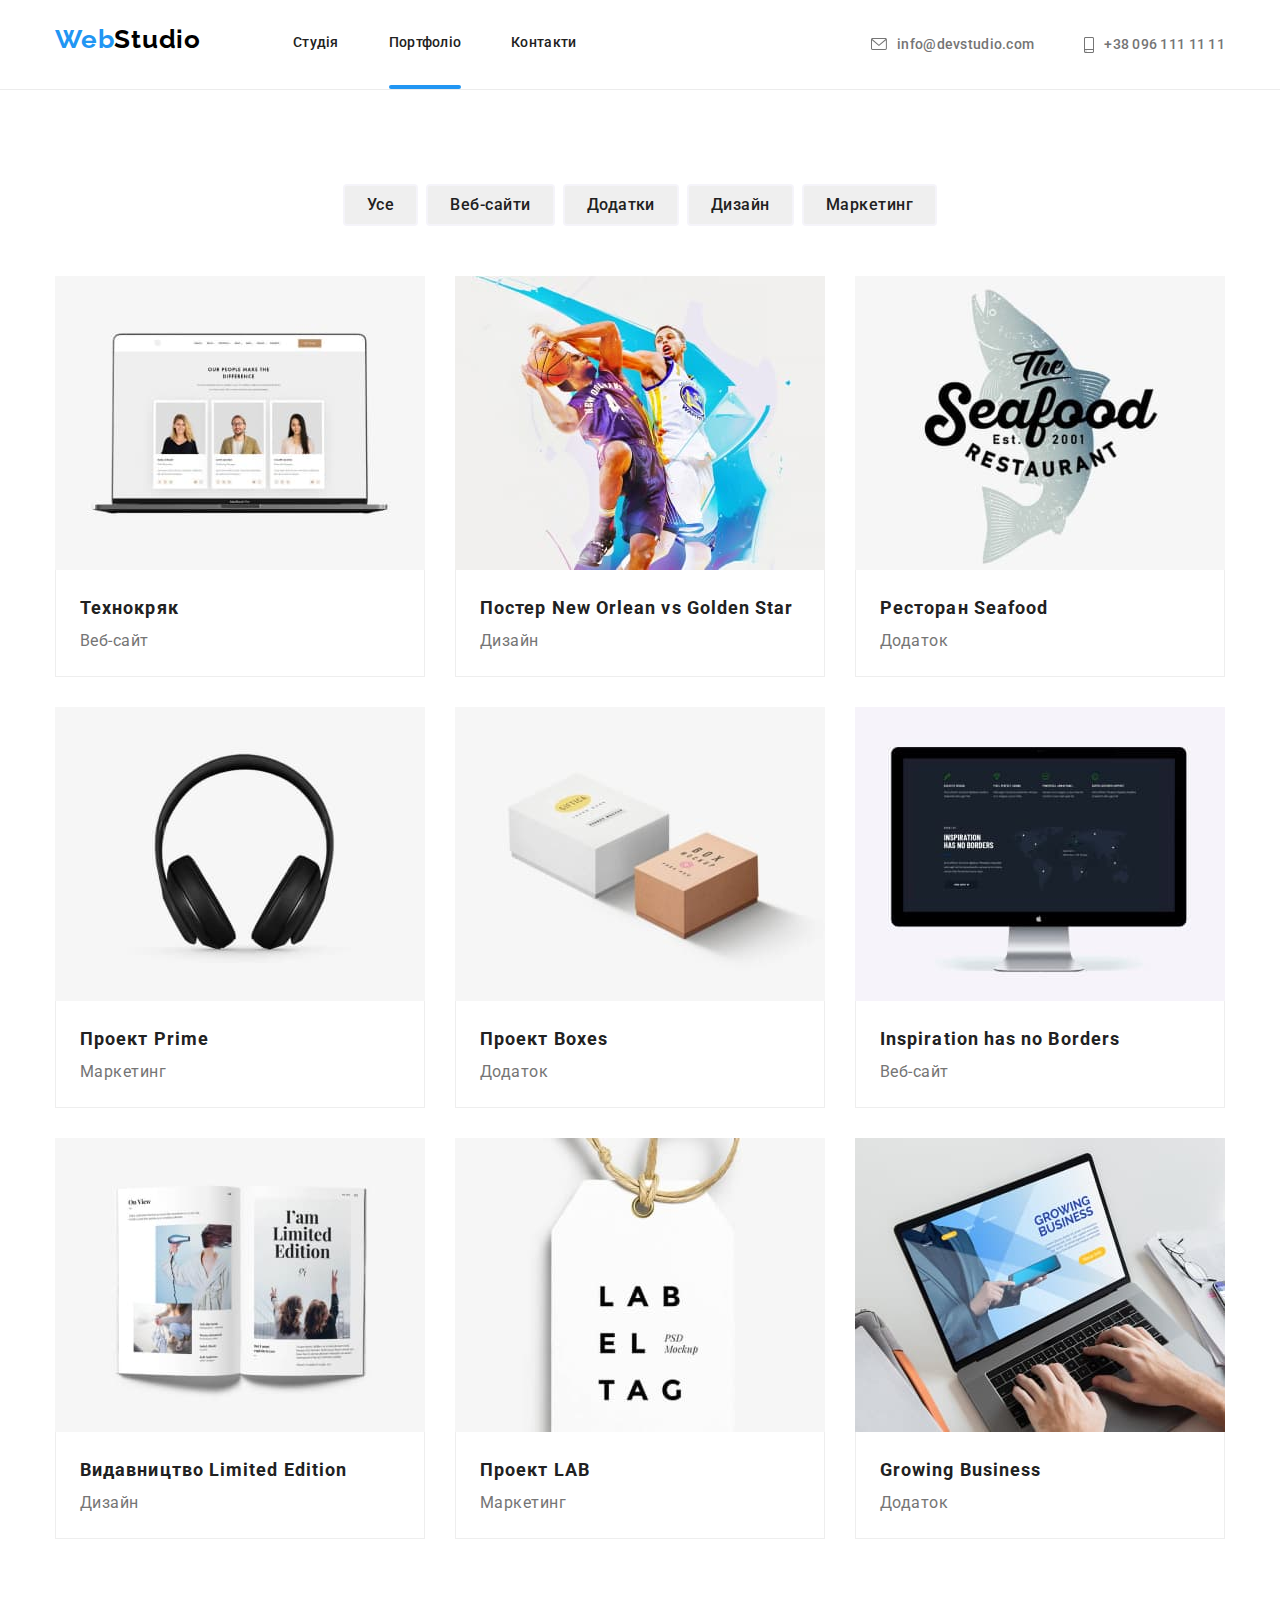
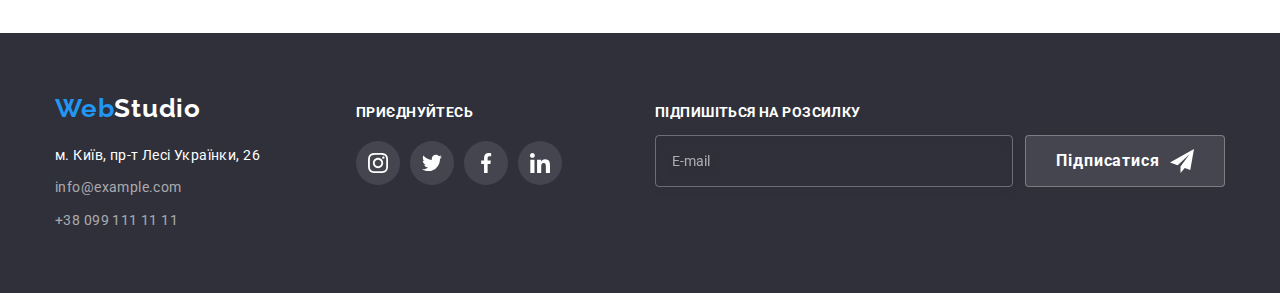
==== portfolio.html @ 4425c4ea "Додає файли з 7-го ДЗ" ====
<!DOCTYPE html>
<html lang="uk">
  <head>
    <meta charset="utf-8">
    <meta http-equiv="x-ua-compatible" content="ie=edge">
    <meta name="viewport" content="width=device-width, initial-scale=1.0">
    <link rel="preconnect" href="https://fonts.googleapis.com">
    <link rel="preconnect" href="https://fonts.gstatic.com" crossorigin>
    <link href="https://fonts.googleapis.com/css2?family=Raleway:wght@700&family=Roboto:wght@400;500;700;900&display=swap" rel="stylesheet"> 
    <link rel="stylesheet" href="https://cdnjs.cloudflare.com/ajax/libs/modern-normalize/1.0.0/modern-normalize.min.css"/>
    <title>WebStudio</title>
    <link rel="stylesheet" href="./css/portfolio.min.css">
</head>
  <body>
    <header class="header">
      <div class="header__menu container">
        <nav class="header-nav">
          <a class="header-nav__logo" href="./index.html"><span class="header-nav__web">Web</span>Studio</a>
            <ul class="header-nav__list list">
              <li class="header-nav__item">
                <a class="header-nav__link" href="./index.html">Студія</a></li>
              <li class="header-nav__item">
                <a class="header-nav__link header-nav--current" href="./portfolio.html">Портфоліо</a></li>
              <li class="header-nav__item">
                <a class="header-nav__link" href="/">Контакти</a></li>
            </ul>
        </nav>
            <ul class="header-contacts list">
              <li class="header-contacts__item">
                <a class="header-contacts__mail mail__size" aria-label="mail" href="mailto:info@devstudio.com">info@devstudio.com
                <svg class="header-contacts__icon" width="16" height="12">
                  <use href="./images/symbol-defs.svg#envelope"></use>
                </svg>
              </a>
                </li>
              <li class="header-contacts__item">
                <a class="header-contacts__phone phone__size" aria-label="smartphone" href="tel:+380961111111">+38 096 111 11 11
                <svg class="header-contacts__icon" width="10" height="16">
                  <use href="./images/symbol-defs.svg#smartphone"></use>
                </svg>
              </a>
                </li>
            </ul>
      </div>
    </header>
    <main>
    <section class="portfolio section">
      <h1 class="portfolio__title section-title">Наші розробки та проекти</h1>
        <ul class="portfolio-menu">
          <li class="portfolio-menu__item"><button type="button" class="portfolio-menu__button one">Усе</button></li>
          <li class="portfolio-menu__item"><button type="button" class="portfolio-menu__button two">Веб-сайти</button></li>
          <li class="portfolio-menu__item"><button type="button" class="portfolio-menu__button three">Додатки</button></li>
          <li class="portfolio-menu__item"><button type="button" class="portfolio-menu__button four">Дизайн</button></li>
          <li class="portfolio-menu__item"><button type="button" class="portfolio-menu__button five">Маркетинг</button></li>
        </ul> 
      <ul class="container-list container">
        <li class="container-list__item">
          <a href="" class="container-list__overlay">
          <div class="linke-overlay">
            <img src="./images/portfolio/img1.jpg" width="370"  alt="Технокряк Веб-сайт">
            <div class="thumb-block">
            <p class="thumb-block__text">Технокряк это современная площадка распространения коронавируса. Компании используют эту платформу для цифрового шпионажа и атак на защищённые сервера конкурентов.
            </p>
            </div>
          </div>
            <div class="container-list__details">
              <h2 class="container-list__subtitle">Технокряк</h2>
              <p class="container-list__text">Веб-сайт</p>
            </div>
          </a>
        </li>
        <li class="container-list__item">
          <a href="" class="container-list__overlay">
            <div class="linke-overlay">
              <img src="./images/portfolio/img2.jpg" width="370"  alt="Постер New Orlean vs Golden Star">
            <div class="thumb-block">
            <p class="thumb-block__text">Технокряк это современная площадка распространения коронавируса. Компании используют эту платформу для цифрового шпионажа и атак на защищённые сервера конкурентов.
            </p>
            </div>
          </div>
              <div class="container-list__details">
              <h2 class="container-list__subtitle">Постер New Orlean vs Golden Star</h2>
              <p class="container-list__text">Дизайн</p>
            </div>
          </a>
        </li>
        <li class="container-list__item">
          <a href="" class="container-list__overlay">
            <div class="linke-overlay">
            <img src="./images/portfolio/img3.jpg" width="370"  alt="Ресторан Seafood">
            <div class="thumb-block">
            <p class="thumb-block__text">Технокряк это современная площадка распространения коронавируса. Компании используют эту платформу для цифрового шпионажа и атак на защищённые сервера конкурентов.
            </p>
            </div>
          </div>
            <div class="container-list__details">
              <h2 class="container-list__subtitle">Ресторан Seafood</h2>
              <p class="container-list__text">Додаток</p>
            </div>
          </a>   
        </li>
        <li class="container-list__item">
          <a href="" class="container-list__overlay">
          <div class="linke-overlay">
            <img src="./images/portfolio/img4.jpg" width="370"  alt="Проект Prime">
            <div class="thumb-block">
            <p class="thumb-block__text">Технокряк это современная площадка распространения коронавируса. Компании используют эту платформу для цифрового шпионажа и атак на защищённые сервера конкурентов.
            </p>
            </div>
          </div>
            <div class="container-list__details">
              <h2 class="container-list__subtitle">Проект Prime</h2>
              <p class="container-list__text">Маркетинг</p>
            </div>
          </a>
        </li>
        <li class="container-list__item">
          <a href="" class="container-list__overlay">
            <div class="linke-overlay">
            <img src="./images/portfolio/img5.jpg" width="370"  alt="Проект Boxes">
            <div class="thumb-block">
            <p class="thumb-block__text">Технокряк это современная площадка распространения коронавируса. Компании используют эту платформу для цифрового шпионажа и атак на защищённые сервера конкурентов.
            </p>
            </div>
          </div>
            <div class="container-list__details">
              <h2 class="container-list__subtitle">Проект Boxes</h2>
              <p class="container-list__text">Додаток</p>
            </div>
          </a>
        </li>
        <li class="container-list__item">
          <a href="" class="container-list__overlay">
            <div class="linke-overlay">
            <img src="./images/portfolio/img6.jpg" width="370"  alt="Inspiration has no Borders">
            <div class="thumb-block">
            <p class="thumb-block__text">Технокряк это современная площадка распространения коронавируса. Компании используют эту платформу для цифрового шпионажа и атак на защищённые сервера конкурентов.
            </p>
            </div>
          </div>
            <div class="container-list__details">
              <h2 class="container-list__subtitle">Inspiration has no Borders</h2>
              <p class="container-list__text">Веб-сайт</p>
            </div>
          </a>
        </li>
        <li class="container-list__item">
          <a href="" class="container-list__overlay">
            <div class="linke-overlay">
            <img src="./images/portfolio/img7.jpg" width="370"  alt="Видавництво Limited Edition">
            <div class="thumb-block">
            <p class="thumb-block__text">Технокряк это современная площадка распространения коронавируса. Компании используют эту платформу для цифрового шпионажа и атак на защищённые сервера конкурентов.
            </p>
            </div>
          </div>
            <div class="container-list__details">
              <h2 class="container-list__subtitle">Видавництво Limited Edition</h2>
              <p class="container-list__text">Дизайн</p>
            </div>
          </a>
        </li>
        <li class="container-list__item">
          <a href="" class="container-list__overlay">
            <div class="linke-overlay">
            <img src="./images/portfolio/img8.jpg" width="370"  alt="Проект LAB">
            <div class="thumb-block">
            <p class="thumb-block__text">Технокряк это современная площадка распространения коронавируса. Компании используют эту платформу для цифрового шпионажа и атак на защищённые сервера конкурентов.
            </p>
            </div>
          </div>
            <div class="container-list__details">
              <h2 class="container-list__subtitle">Проект LAB</h2>
              <p class="container-list__text">Маркетинг</p>
            </div>
          </a>
        </li>         
        <li class="container-list__item">
          <a href="" class="container-list__overlay">
            <div class="linke-overlay">
            <img src="./images/portfolio/img9.jpg" width="370"  alt="Growing Business">
            <div class="thumb-block">
            <p class="thumb-block__text">Технокряк это современная площадка распространения коронавируса. Компании используют эту платформу для цифрового шпионажа и атак на защищённые сервера конкурентов.
            </p>
            </div>
          </div>
            <div class="container-list__details">
              <h2 class="container-list__subtitle">Growing Business</h2>
              <p class="container-list__text">Додаток</p>
            </div>
          </a>
        </li>
      </ul>
    </section>
    </main>
    <footer class="footer section">
      <div class="footer-contacts container">
        <div class="contacts-box">
          <a class="contacts-box__logo" href="./index.html"><span class="contacts-box__web">Web</span>Studio</a>
          <address class="contacts">
            <div class="contacts__menu">
            <ul class="contacts__list">
              <li class="contacts__item"><a class="contacts__address" href="/">м. Київ, пр-т Лесі Українки, 26</a></li>
              <li class="contacts__item"><a class="contacts__mail" href="mailto:info@devstudio.com">info@example.com</a></li>
              <li class="contacts__item"><a class="contacts__phone" href="tel:+380991111111">+38 099 111 11 11</a></li>
            </ul>
          </div>
          </address>
        </div>
        <div class="comming">
          <h3 class="comming__subtitle">Приєднуйтесь</h3>
          <ul class="social-box">
            <li class="social-box__item">
              <a href="" class="social-box__link instagram1" aria-label="Instagram">
              <svg class="social-box__icon">
                <use href="./images/symbol-defs.svg#instagram"></use>
              </svg>
            </a>
            </li>
            <li class="social-box__item">
              <a href="" class="social-box__link twitter1" aria-label="Twitter">
              <svg class="social-box__icon">
                <use href="./images/symbol-defs.svg#twitter"></use>
              </svg>
            </a>
            </li>
            <li class="social-box__item">
              <a href="" class="social-box__link facebook1" aria-label="Facebook">
              <svg class="social-box__icon">
                <use href="./images/symbol-defs.svg#facebook"></use>
              </svg>
            </a>
            </li>
            <li class="social-box__item">
              <a href="" class="social-box__link linkedin1" aria-label="Linkedin">
              <svg class="social-box__icon">
                <use href="./images/symbol-defs.svg#linkedin"></use>
              </svg>
            </a>
            </li>
          </ul>
        </div>
        <div class="subscribe">
          <span class="subscribe__title">Підпишіться на розсилку</span>
          <form class="subscribe-form form" autocomplete="off">
          <label class="subscribe-field">
            <input type="email" class="subscribe-field__input" name="mail" placeholder="E-mail" required>
          </label>
          <button type="submit" class="subscribe-field__submit">
            Підписатися
            <svg class="subscribe-field__icon" width="24" height="24">
              <use href="./images/symbol-defs.svg#icon-send"></use>
            </svg>
          </button>
        </form>
        </div>
      </div>
      </footer>
      <script src="./js/modal.js"></script>
      <script>
        (() => {
          document
            .querySelector('.js-speaker-form')
            .addEventListener('submit', e => {
              e.preventDefault();
  
              new FormData(e.currentTarget).forEach((value, name) =>
                console.log(`${name}: ${value}`),
              );
  
              e.currentTarget.reset();
            });
        })();
      </script>
  </body>
</html>
---- css/portfolio.min.css ----
h1,h2,h3,h4,h5,h6,p{margin:0;padding:0}a{text-decoration:none}li{display:inline-block}img{display:block;max-width:100%;height:auto}ul{list-style:none;margin:0;padding:0}body{margin:0;font-family:'Roboto', sans-serif;font-size:14px;line-height:1.5;letter-spacing:0.03em;background-color:#fff;color:#757575}.header-nav__list,.header-contacts{margin:0;padding:0;list-style:none}.footer,.portfolio{padding:94px 0}.header-menu,.footer-contacts,.header__menu,.container-list{width:1200px;margin-left:auto;margin-right:auto;padding-left:15px;padding-right:15px}.section-title{position:absolute;width:1px;height:1px;margin:-1px;padding:0;overflow:hidden;border:0;clip:rect(0 0 0 0)}.header-nav--current{color:#2196F3}.header-nav--current::after{content:"";display:block;position:relative;top:32px;bottom:-1px;width:100%;height:4px;background-color:#2196F3;-webkit-border-radius:2px;border-radius:2px}.backdrop{position:fixed;top:0;left:0;width:100%;height:100%;background:rgba(0,0,0,0.2);z-index:1;opacity:1;-webkit-transition:opacity 250ms cubic-bezier(0.4, 0, 0.2, 1);-o-transition:opacity 250ms cubic-bezier(0.4, 0, 0.2, 1);transition:opacity 250ms cubic-bezier(0.4, 0, 0.2, 1)}.modal{position:absolute;top:50%;left:50%;padding:40px;width:528px;min-height:581px;background-color:#fff;-webkit-box-shadow:0px 1px 3px rgba(0,0,0,0.12),0px 1px 1px rgba(0,0,0,0.14),0px 2px 1px rgba(0,0,0,0.2);box-shadow:0px 1px 3px rgba(0,0,0,0.12),0px 1px 1px rgba(0,0,0,0.14),0px 2px 1px rgba(0,0,0,0.2);-webkit-border-radius:4px;border-radius:4px;opacity:1;-webkit-transform:translate(-50%, -50%) scale(1);-ms-transform:translate(-50%, -50%) scale(1);transform:translate(-50%, -50%) scale(1);-webkit-transition:-webkit-transform 250ms cubic-bezier(0.4, 0, 0.2, 1);transition:-webkit-transform 250ms cubic-bezier(0.4, 0, 0.2, 1);-o-transition:transform 250ms cubic-bezier(0.4, 0, 0.2, 1);transition:transform 250ms cubic-bezier(0.4, 0, 0.2, 1);transition:transform 250ms cubic-bezier(0.4, 0, 0.2, 1), -webkit-transform 250ms cubic-bezier(0.4, 0, 0.2, 1)}.backdrop.backdrop__is-hidden{opacity:0;pointer-events:none}.backdrop.backdrop__is-hidden .modal{-webkit-transform:translate(-50%, -50%) scale(0.7);-ms-transform:translate(-50%, -50%) scale(0.7);transform:translate(-50%, -50%) scale(0.7);opacity:0}.modal__title{font-size:20px;font-weight:700;line-height:1.17;letter-spacing:0.03em;text-align:center;color:#212121}.form__message{outline:none;width:100%;height:40px;border:1px solid rgba(33,33,33,0.2);-webkit-border-radius:4px;border-radius:4px;margin-top:4px;text-indent:42px;-webkit-transition:border 250ms cubic-bezier(0.4, 0, 0.2, 1);-o-transition:border 250ms cubic-bezier(0.4, 0, 0.2, 1);transition:border 250ms cubic-bezier(0.4, 0, 0.2, 1);font-family:inherit;height:120px;resize:none;padding:12px 16px;text-indent:0}.form__message::-webkit-input-placeholder{line-height:1.14;letter-spacing:0.01em;color:rgba(117,117,117,0.5)}.form__message:-ms-input-placeholder{line-height:1.14;letter-spacing:0.01em;color:rgba(117,117,117,0.5)}.form__message::-ms-input-placeholder{line-height:1.14;letter-spacing:0.01em;color:rgba(117,117,117,0.5)}.form__message::placeholder{line-height:1.14;letter-spacing:0.01em;color:rgba(117,117,117,0.5)}.form{margin-top:12px;width:100%}.form__field{font-size:12px;line-height:1.16;letter-spacing:0.01em;display:block;margin-bottom:10px;text-align:left;color:#757575;position:relative}.form__submit{display:block;color:#fff;background-color:#2196F3;font-family:Roboto, sans-serif;font-size:16px;font-weight:700;font-style:normal;line-height:1.88;letter-spacing:0.06em;text-align:center;-webkit-box-shadow:0px 4px 4px rgba(0,0,0,0.15);box-shadow:0px 4px 4px rgba(0,0,0,0.15);-webkit-border-radius:4px;border-radius:4px;border-color:#2196F3;cursor:pointer}.form__input{outline:none;width:100%;height:40px;border:1px solid rgba(33,33,33,0.2);-webkit-border-radius:4px;border-radius:4px;margin-top:4px;text-indent:42px;-webkit-transition:border 250ms cubic-bezier(0.4, 0, 0.2, 1);-o-transition:border 250ms cubic-bezier(0.4, 0, 0.2, 1);transition:border 250ms cubic-bezier(0.4, 0, 0.2, 1)}.form__input:focus{border:1px solid #2196F3;-webkit-border-radius:4px;border-radius:4px}.form__input:hover{border:1px solid #2196F3;-webkit-border-radius:4px;border-radius:4px}.form__icon{display:block;width:18px;height:18px;position:absolute;top:50%;left:12px;-webkit-transition:fill 250ms cubic-bezier(0.4, 0, 0.2, 1);-o-transition:fill 250ms cubic-bezier(0.4, 0, 0.2, 1);transition:fill 250ms cubic-bezier(0.4, 0, 0.2, 1)}.form__input:focus+.form__icon{fill:#2196F3}.form__input:hover+.form__icon{fill:#2196F3}.form__close{position:absolute;display:-webkit-box;display:-webkit-flex;display:-ms-flexbox;display:flex;-webkit-box-pack:center;-webkit-justify-content:center;-ms-flex-pack:center;justify-content:center;-webkit-box-align:center;-webkit-align-items:center;-ms-flex-align:center;align-items:center;width:30px;height:30px;top:8px;right:8px;background-color:#fff;border:1px solid rgba(0,0,0,0.1);-webkit-border-radius:50%;border-radius:50%;cursor:pointer}.form__close-icon{position:absolute;-webkit-transition:fill 250ms cubic-bezier(0.4, 0, 0.2, 1);-o-transition:fill 250ms cubic-bezier(0.4, 0, 0.2, 1);transition:fill 250ms cubic-bezier(0.4, 0, 0.2, 1)}.form__close:hover .form__close-icon{fill:#2196F3}.form__policy-box{font-size:14px;line-height:1.71;color:#757575;margin-bottom:30px;display:-webkit-box;display:-webkit-flex;display:-ms-flexbox;display:flex;-webkit-box-align:center;-webkit-align-items:center;-ms-flex-align:center;align-items:center;-webkit-box-pack:center;-webkit-justify-content:center;-ms-flex-pack:center;justify-content:center}.form__policy-link{font-size:14px;line-height:1.71;-webkit-text-decoration-line:underline;text-decoration-line:underline;color:#2196F3}.form__policy-checkbox{position:absolute;width:1px;height:1px;margin:-1px;padding:0;overflow:hidden;border:0;clip:rect(0 0 0 0)}.form__policy-checkbox:checked+.form__policy-box::before{background-color:#2196F3;background-image:url(../images/1/icon-check.svg);background-repeat:no-repeat;background-position:center;-webkit-background-size:contain;background-size:contain;border-color:#2196F3}.form__policy-checkbox:focus+.form__policy-box::before{border:1px solid #2196F3}.form__policy-box::before{content:"";width:16px;height:16px;border:1px solid #212121;-webkit-border-radius:2px;border-radius:2px;margin-right:7px;-webkit-transition:border-color 250ms cubic-bezier(0.4, 0, 0.2, 1);-o-transition:border-color 250ms cubic-bezier(0.4, 0, 0.2, 1);transition:border-color 250ms cubic-bezier(0.4, 0, 0.2, 1)}.submit-btn{padding:0;margin:0 auto;padding:10px 55px}.header-menu,.header-nav,.header-nav__list,.header-contacts{display:-webkit-box;display:-webkit-flex;display:-ms-flexbox;display:flex}.header-nav__logo{width:145px;margin-left:0;margin-right:0;padding-top:24px;padding-bottom:25px;font-family:Raleway;font-style:normal;font-weight:700;font-size:26px;line-height:1.19;letter-spacing:0.03em;color:#000}.header-nav__web{color:#2196F3}.header-nav__list{margin-left:93px;padding-top:32px;padding-bottom:32px}.header-nav__link{font-weight:500;font-size:14px;line-height:1.14;letter-spacing:0.02em;color:#212121;-webkit-transition-property:color;-o-transition-property:color;transition-property:color;-webkit-transition-duration:250ms;-o-transition-duration:250ms;transition-duration:250ms;-webkit-transition-timing-function:cubic-bezier(0.4, 0, 0.2, 1);-o-transition-timing-function:cubic-bezier(0.4, 0, 0.2, 1);transition-timing-function:cubic-bezier(0.4, 0, 0.2, 1)}.header-contacts{margin-left:auto;padding-top:32px;padding-bottom:32px}.header-contacts__item{display:-webkit-inline-box;display:-webkit-inline-flex;display:-ms-inline-flexbox;display:inline-flex;-webkit-box-pack:center;-webkit-justify-content:center;-ms-flex-pack:center;justify-content:center;-webkit-box-align:center;-webkit-align-items:center;-ms-flex-align:center;align-items:center}.header-contacts .header-contacts__item+.header-contacts__item{margin-left:50px}.header-nav__list .header-nav__item+.header-nav__item{margin-left:50px}.header-contacts__icon{margin-right:10px;fill:#757575;-webkit-transition-property:fill;-o-transition-property:fill;transition-property:fill;-webkit-transition-duration:250ms;-o-transition-duration:250ms;transition-duration:250ms;-webkit-transition-timing-function:cubic-bezier(0.4, 0, 0.2, 1);-o-transition-timing-function:cubic-bezier(0.4, 0, 0.2, 1);transition-timing-function:cubic-bezier(0.4, 0, 0.2, 1)}.header-contacts__mail,.header-contacts__phone{display:-webkit-box;display:-webkit-flex;display:-ms-flexbox;display:flex;-webkit-box-align:center;-webkit-align-items:center;-ms-flex-align:center;align-items:center;-webkit-box-pack:center;-webkit-justify-content:center;-ms-flex-pack:center;justify-content:center;-webkit-box-orient:horizontal;-webkit-box-direction:reverse;-webkit-flex-direction:row-reverse;-ms-flex-direction:row-reverse;flex-direction:row-reverse;font-weight:500;font-size:14px;line-height:1.14;letter-spacing:0.02em;color:#757575;-webkit-transition-property:color;-o-transition-property:color;transition-property:color;-webkit-transition-duration:250ms;-o-transition-duration:250ms;transition-duration:250ms;-webkit-transition-timing-function:cubic-bezier(0.4, 0, 0.2, 1);-o-transition-timing-function:cubic-bezier(0.4, 0, 0.2, 1);transition-timing-function:cubic-bezier(0.4, 0, 0.2, 1)}.header-contacts__mail:hover,.header-contacts__mail:focus,.header-contacts__phone:hover,.header-contacts__phone:focus{color:#2196F3}.mail__size{min-width:135px}.phone__size{min-width:122px}.header-nav__link:hover,.header-nav__link:focus{color:#2196F3}.header-contacts__phone:hover .header-contacts__icon,.header-contacts__phone:focus .header-contacts__icon{fill:#2196F3}.header-contacts__mail:hover .header-contacts__icon,.header-contacts__mail:focus .header-contacts__icon{fill:#2196F3}.footer{padding-top:60px;padding-bottom:60px;background-color:#2F303A}.footer-contacts{display:-webkit-box;display:-webkit-flex;display:-ms-flexbox;display:flex;-webkit-box-align:baseline;-webkit-align-items:baseline;-ms-flex-align:baseline;align-items:baseline}.contacts-box__logo{display:inline-block;margin:0 auto;margin-bottom:20px;font-family:Raleway;font-style:normal;font-weight:bold;font-size:26px;line-height:1.19;letter-spacing:0.03em;color:#fff}.contacts-box__web{color:#2196F3}.contacts__menu{display:inline-block;width:231px}.contacts__list{font-style:normal;font-weight:400;font-size:14px;line-height:1.71;letter-spacing:0.03em}.contacts__item{display:block}.contacts__item:not(:last-child){margin-bottom:9px}.contacts__mail,.contacts__phone{-webkit-transition-property:color;-o-transition-property:color;transition-property:color;-webkit-transition-duration:250ms;-o-transition-duration:250ms;transition-duration:250ms;-webkit-transition-timing-function:cubic-bezier(0.4, 0, 0.2, 1);-o-transition-timing-function:cubic-bezier(0.4, 0, 0.2, 1);transition-timing-function:cubic-bezier(0.4, 0, 0.2, 1);color:rgba(255,255,255,0.6)}.contacts__mail:hover,.contacts__mail:focus,.contacts__phone:hover,.contacts__phone:focus{color:#2196F3}.contacts__address{-webkit-transition-property:color;-o-transition-property:color;transition-property:color;-webkit-transition-duration:250ms;-o-transition-duration:250ms;transition-duration:250ms;-webkit-transition-timing-function:cubic-bezier(0.4, 0, 0.2, 1);-o-transition-timing-function:cubic-bezier(0.4, 0, 0.2, 1);transition-timing-function:cubic-bezier(0.4, 0, 0.2, 1);color:#fff}.contacts__address:hover,.contacts__address:focus{color:#2196F3}.comming{padding:0;margin:0;margin-left:70px}.comming__subtitle{margin-bottom:20px;font-weight:700;font-size:14px;line-height:1.14;text-transform:uppercase;text-align:left;letter-spacing:0.03em;color:#fff}.social-box{display:-webkit-box;display:-webkit-flex;display:-ms-flexbox;display:flex;-webkit-box-align:center;-webkit-align-items:center;-ms-flex-align:center;align-items:center}.social-box__item:not(:last-child){margin-right:10px}.social-box__link{display:block;width:44px;height:44px;-webkit-border-radius:50%;border-radius:50%;background-color:rgba(255,255,255,0.1);-webkit-transition-property:background-color;-o-transition-property:background-color;transition-property:background-color;-webkit-transition-duration:250ms;-o-transition-duration:250ms;transition-duration:250ms;-webkit-transition-timing-function:cubic-bezier(0.4, 0, 0.2, 1);-o-transition-timing-function:cubic-bezier(0.4, 0, 0.2, 1);transition-timing-function:cubic-bezier(0.4, 0, 0.2, 1)}.social-box__link:hover,.social-box__link:focus{background-color:#2196F3;color:#fff}.social-box__icon{width:20px;height:20px;fill:#fff}.instagram1,.twitter1,.facebook1,.linkedin1{display:-webkit-box;display:-webkit-flex;display:-ms-flexbox;display:flex;-webkit-box-align:center;-webkit-align-items:center;-ms-flex-align:center;align-items:center;-webkit-box-pack:center;-webkit-justify-content:center;-ms-flex-pack:center;justify-content:center}.subscribe{padding:0;margin:0;margin-left:auto}.subscribe__title{font-weight:700;line-height:1.14;letter-spacing:0.03em;text-transform:uppercase;color:#fff}.subscribe-form{display:-webkit-box;display:-webkit-flex;display:-ms-flexbox;display:flex}.subscribe-field{margin:0;padding:0;position:relative;display:-webkit-box;display:-webkit-flex;display:-ms-flexbox;display:flex}.subscribe-field__input{width:358px;min-height:50px;margin-right:12px;color:rgba(255,255,255,0.6);padding-left:16px;border:1px solid rgba(255,255,255,0.3);-webkit-box-sizing:border-box;box-sizing:border-box;-webkit-filter:drop-shadow(0px 4px 4px rgba(0,0,0,0.15));filter:drop-shadow(0px 4px 4px rgba(0,0,0,0.15));-webkit-border-radius:4px;border-radius:4px;background-color:transparent;-webkit-transition:border-color 250ms cubic-bezier(0.4, 0, 0.2, 1);-o-transition:border-color 250ms cubic-bezier(0.4, 0, 0.2, 1);transition:border-color 250ms cubic-bezier(0.4, 0, 0.2, 1)}.subscribe-field__input:hover,.subscribe-field__input:focus{border-color:#2196F3}.subscribe-field__input::-webkit-input-placeholder{color:rgba(255,255,255,0.6)}.subscribe-field__input:-ms-input-placeholder{color:rgba(255,255,255,0.6)}.subscribe-field__input::-ms-input-placeholder{color:rgba(255,255,255,0.6)}.subscribe-field__input::placeholder{color:rgba(255,255,255,0.6)}.subscribe-field__submit{margin:0;font-size:16px;font-weight:700;line-height:1.875;letter-spacing:0.06em;padding:0;display:-webkit-box;display:-webkit-flex;display:-ms-flexbox;display:flex;-webkit-box-pack:center;-webkit-justify-content:center;-ms-flex-pack:center;justify-content:center;-webkit-box-align:center;-webkit-align-items:center;-ms-flex-align:center;align-items:center;text-align:center;padding:10px 28px;min-width:200px;background-color:rgba(255,255,255,0.1);color:#fff;border:1px solid rgba(255,255,255,0.3);-webkit-border-radius:4px;border-radius:4px;cursor:pointer;-webkit-transition:background-color 250ms cubic-bezier(0.4, 0, 0.2, 1),border-color 250ms cubic-bezier(0.4, 0, 0.2, 1);-o-transition:background-color 250ms cubic-bezier(0.4, 0, 0.2, 1),border-color 250ms cubic-bezier(0.4, 0, 0.2, 1);transition:background-color 250ms cubic-bezier(0.4, 0, 0.2, 1),border-color 250ms cubic-bezier(0.4, 0, 0.2, 1)}.subscribe-field__submit:hover,.subscribe-field__submit:focus{background-color:#2196F3;border-color:#2196F3}.subscribe-field__icon{margin-left:10px}.header{border-bottom:1px solid #ECECEC}.header__menu{display:-webkit-box;display:-webkit-flex;display:-ms-flexbox;display:flex}.portfolio-menu{display:-webkit-box;display:-webkit-flex;display:-ms-flexbox;display:flex;-webkit-box-pack:center;-webkit-justify-content:center;-ms-flex-pack:center;justify-content:center;margin-bottom:50px;font-weight:500;font-size:16px;line-height:1.62;text-align:center;letter-spacing:0.03em;color:#212121}.portfolio-menu__item{margin-left:8px}.portfolio-menu__item:first-child{margin-left:0}.portfolio-menu__button{font-style:normal;font-weight:500;font-size:16px;line-height:1.62;text-align:center;letter-spacing:0.03em;padding:6px 22px;color:#212121;-webkit-border-radius:4px;border-radius:4px;border-style:solid;border-color:#F5F4FA;-webkit-transition:color 250ms cubic-bezier(0.4, 0, 0.2, 1);-o-transition:color 250ms cubic-bezier(0.4, 0, 0.2, 1);transition:color 250ms cubic-bezier(0.4, 0, 0.2, 1);-webkit-transition:bacground-color 250ms cubic-bezier(0.4, 0, 0.2, 1);-o-transition:bacground-color 250ms cubic-bezier(0.4, 0, 0.2, 1);transition:bacground-color 250ms cubic-bezier(0.4, 0, 0.2, 1);-webkit-transition:-webkit-box-shadow 250ms cubic-bezier(0.4, 0, 0.2, 1);transition:-webkit-box-shadow 250ms cubic-bezier(0.4, 0, 0.2, 1);-o-transition:box-shadow 250ms cubic-bezier(0.4, 0, 0.2, 1);transition:box-shadow 250ms cubic-bezier(0.4, 0, 0.2, 1);transition:box-shadow 250ms cubic-bezier(0.4, 0, 0.2, 1), -webkit-box-shadow 250ms cubic-bezier(0.4, 0, 0.2, 1);-webkit-transition:-webkit-border-radius 250ms cubic-bezier(0.4, 0, 0.2, 1);transition:-webkit-border-radius 250ms cubic-bezier(0.4, 0, 0.2, 1);-o-transition:border-radius 250ms cubic-bezier(0.4, 0, 0.2, 1);transition:border-radius 250ms cubic-bezier(0.4, 0, 0.2, 1);transition:border-radius 250ms cubic-bezier(0.4, 0, 0.2, 1), -webkit-border-radius 250ms cubic-bezier(0.4, 0, 0.2, 1);-webkit-transition:border-color 250ms cubic-bezier(0.4, 0, 0.2, 1);-o-transition:border-color 250ms cubic-bezier(0.4, 0, 0.2, 1);transition:border-color 250ms cubic-bezier(0.4, 0, 0.2, 1);cursor:pointer}.portfolio-menu__button:hover,.portfolio-menu__button:focus{color:#fff;background-color:#2196F3;-webkit-box-shadow:0px 3px 1px rgba(0,0,0,0.1),0px 1px 2px rgba(0,0,0,0.08),0px 2px 2px rgba(0,0,0,0.12);box-shadow:0px 3px 1px rgba(0,0,0,0.1),0px 1px 2px rgba(0,0,0,0.08),0px 2px 2px rgba(0,0,0,0.12);-webkit-border-radius:4px;border-radius:4px;border-color:#2196F3}.container-list{display:-webkit-box;display:-webkit-flex;display:-ms-flexbox;display:flex;-webkit-flex-wrap:wrap;-ms-flex-wrap:wrap;flex-wrap:wrap}.container-list__item{width:-webkit-calc((100% - 60px)/3);width:calc((100% - 60px)/3);margin-right:30px;margin-bottom:30px;-webkit-transition-property:background-color;-o-transition-property:background-color;transition-property:background-color;-webkit-transition-duration:250ms;-o-transition-duration:250ms;transition-duration:250ms;-webkit-transition-timing-function:cubic-bezier(0.4, 0, 0.2, 1);-o-transition-timing-function:cubic-bezier(0.4, 0, 0.2, 1);transition-timing-function:cubic-bezier(0.4, 0, 0.2, 1);-webkit-transition-property:-webkit-box-shadow;transition-property:-webkit-box-shadow;-o-transition-property:box-shadow;transition-property:box-shadow;transition-property:box-shadow, -webkit-box-shadow;transition-duration:250ms;transition-timing-function:cubic-bezier(0.4, 0, 0.2, 1)}.container-list__item:hover{-webkit-box-shadow:0px 1px 1px rgba(0,0,0,0.12),0px 4px 4px rgba(0,0,0,0.06),1px 4px 6px rgba(0,0,0,0.16);box-shadow:0px 1px 1px rgba(0,0,0,0.12),0px 4px 4px rgba(0,0,0,0.06),1px 4px 6px rgba(0,0,0,0.16)}.container-list__item:nth-child(3n){margin-right:0}.container-list__item:nth-last-child(-n+3){margin-bottom:0}.container-list__details{padding-top:20px;padding-bottom:20px;padding-left:24px;border-bottom:1px solid #eee;border-left:1px solid #eee;border-right:1px solid #eee}.container-list__subtitle{font-weight:700;font-size:18px;line-height:2;letter-spacing:0.06em;color:#212121}.container-list__text{font-weight:400;font-size:16px;line-height:1.87;letter-spacing:0.03em;color:#757575}.linke-overlay{position:relative;overflow:hidden}.thumb-block{position:absolute;top:0;left:0;width:100%;height:100%;background:rgba(33,150,243,0.9);padding:63px 24px;-webkit-transform:translatey(101%);-ms-transform:translatey(101%);transform:translatey(101%);-webkit-transition:-webkit-transform 250ms cubic-bezier(0.4, 0, 0.2, 1) 250ms;transition:-webkit-transform 250ms cubic-bezier(0.4, 0, 0.2, 1) 250ms;-o-transition:transform 250ms cubic-bezier(0.4, 0, 0.2, 1) 250ms;transition:transform 250ms cubic-bezier(0.4, 0, 0.2, 1) 250ms;transition:transform 250ms cubic-bezier(0.4, 0, 0.2, 1) 250ms, -webkit-transform 250ms cubic-bezier(0.4, 0, 0.2, 1) 250ms}.thumb-block__text{font-size:18px;line-height:1.56;letter-spacing:0.03em;color:#fff}.container-list__overlay:hover .thumb-block,.container-list__overlay:focus .thumb-block{-webkit-transform:translateY(0);-ms-transform:translateY(0);transform:translateY(0);overflow:visible}.container-list__overlay:focus{-webkit-transform:translateY(0);-ms-transform:translateY(0);transform:translateY(0);opacity:1}.thumb-block__text{font-size:18px;line-height:1.56;letter-spacing:0.03em;color:#fff}
/*# sourceMappingURL=portfolio.min.css.map */
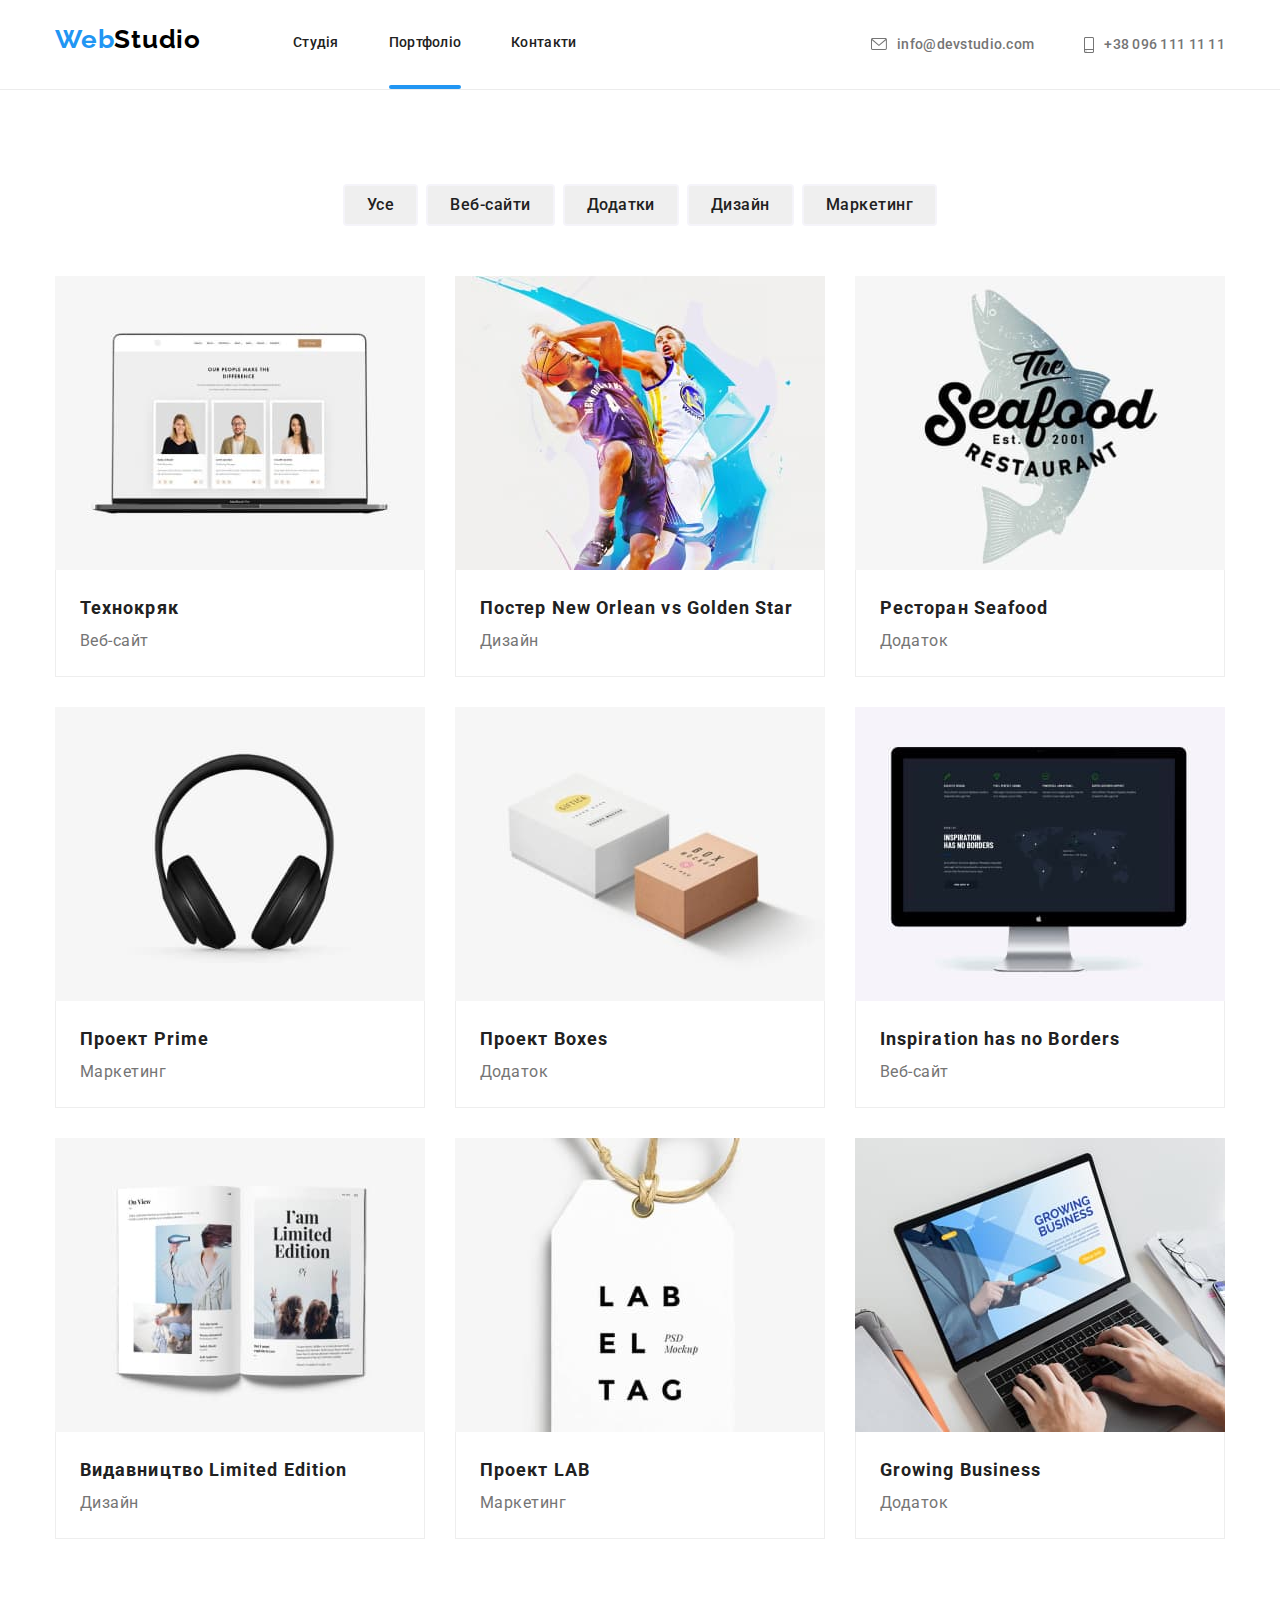
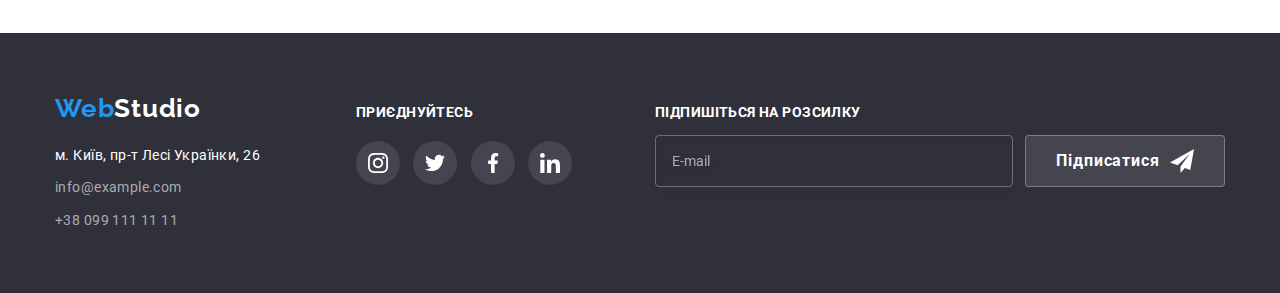
==== commit fe9fbf65: "Додаємо стилі до модального вікна" ====
--- a/portfolio.html
+++ b/portfolio.html
@@ -13,17 +13,19 @@
 </head>
   <body>
     <header class="header">
-      <div class="header__menu container">
+      <div class="header-menu container">
         <nav class="header-nav">
           <a class="header-nav__logo" href="./index.html"><span class="header-nav__web">Web</span>Studio</a>
+          
             <ul class="header-nav__list list">
               <li class="header-nav__item">
-                <a class="header-nav__link" href="./index.html">Студія</a></li>
+                <a class="header-nav__link " href="./index.html">Студія</a></li>
               <li class="header-nav__item">
                 <a class="header-nav__link header-nav--current" href="./portfolio.html">Портфоліо</a></li>
               <li class="header-nav__item">
                 <a class="header-nav__link" href="/">Контакти</a></li>
             </ul>
+            
         </nav>
             <ul class="header-contacts list">
               <li class="header-contacts__item">
@@ -41,6 +43,17 @@
               </a>
                 </li>
             </ul>
+            <button type="button" class="header-button" aria-expanded="false" aria-controls="header-window" data-menu-button>
+              <svg width="40" height="40" aria-label="Перемикач мобільного меню">
+                <use class="icon-close" href="./images/symbol-defs.svg#close-mobile"></use>
+                <use class="icon-menu" href="./images/symbol-defs.svg#menu-mobile"></use>
+                
+              </svg>
+            </button>
+            <div class="header-window" id="header-window" data-menu>
+             
+              111111
+            </div>
       </div>
     </header>
     <main>
--- a/css/portfolio.min.css
+++ b/css/portfolio.min.css
@@ -1,2 +1,2 @@
-h1,h2,h3,h4,h5,h6,p{margin:0;padding:0}a{text-decoration:none}li{display:inline-block}img{display:block;max-width:100%;height:auto}ul{list-style:none;margin:0;padding:0}body{margin:0;font-family:'Roboto', sans-serif;font-size:14px;line-height:1.5;letter-spacing:0.03em;background-color:#fff;color:#757575}.header-nav__list,.header-contacts{margin:0;padding:0;list-style:none}.footer,.portfolio{padding:94px 0}.header-menu,.footer-contacts,.header__menu,.container-list{width:1200px;margin-left:auto;margin-right:auto;padding-left:15px;padding-right:15px}.section-title{position:absolute;width:1px;height:1px;margin:-1px;padding:0;overflow:hidden;border:0;clip:rect(0 0 0 0)}.header-nav--current{color:#2196F3}.header-nav--current::after{content:"";display:block;position:relative;top:32px;bottom:-1px;width:100%;height:4px;background-color:#2196F3;-webkit-border-radius:2px;border-radius:2px}.backdrop{position:fixed;top:0;left:0;width:100%;height:100%;background:rgba(0,0,0,0.2);z-index:1;opacity:1;-webkit-transition:opacity 250ms cubic-bezier(0.4, 0, 0.2, 1);-o-transition:opacity 250ms cubic-bezier(0.4, 0, 0.2, 1);transition:opacity 250ms cubic-bezier(0.4, 0, 0.2, 1)}.modal{position:absolute;top:50%;left:50%;padding:40px;width:528px;min-height:581px;background-color:#fff;-webkit-box-shadow:0px 1px 3px rgba(0,0,0,0.12),0px 1px 1px rgba(0,0,0,0.14),0px 2px 1px rgba(0,0,0,0.2);box-shadow:0px 1px 3px rgba(0,0,0,0.12),0px 1px 1px rgba(0,0,0,0.14),0px 2px 1px rgba(0,0,0,0.2);-webkit-border-radius:4px;border-radius:4px;opacity:1;-webkit-transform:translate(-50%, -50%) scale(1);-ms-transform:translate(-50%, -50%) scale(1);transform:translate(-50%, -50%) scale(1);-webkit-transition:-webkit-transform 250ms cubic-bezier(0.4, 0, 0.2, 1);transition:-webkit-transform 250ms cubic-bezier(0.4, 0, 0.2, 1);-o-transition:transform 250ms cubic-bezier(0.4, 0, 0.2, 1);transition:transform 250ms cubic-bezier(0.4, 0, 0.2, 1);transition:transform 250ms cubic-bezier(0.4, 0, 0.2, 1), -webkit-transform 250ms cubic-bezier(0.4, 0, 0.2, 1)}.backdrop.backdrop__is-hidden{opacity:0;pointer-events:none}.backdrop.backdrop__is-hidden .modal{-webkit-transform:translate(-50%, -50%) scale(0.7);-ms-transform:translate(-50%, -50%) scale(0.7);transform:translate(-50%, -50%) scale(0.7);opacity:0}.modal__title{font-size:20px;font-weight:700;line-height:1.17;letter-spacing:0.03em;text-align:center;color:#212121}.form__message{outline:none;width:100%;height:40px;border:1px solid rgba(33,33,33,0.2);-webkit-border-radius:4px;border-radius:4px;margin-top:4px;text-indent:42px;-webkit-transition:border 250ms cubic-bezier(0.4, 0, 0.2, 1);-o-transition:border 250ms cubic-bezier(0.4, 0, 0.2, 1);transition:border 250ms cubic-bezier(0.4, 0, 0.2, 1);font-family:inherit;height:120px;resize:none;padding:12px 16px;text-indent:0}.form__message::-webkit-input-placeholder{line-height:1.14;letter-spacing:0.01em;color:rgba(117,117,117,0.5)}.form__message:-ms-input-placeholder{line-height:1.14;letter-spacing:0.01em;color:rgba(117,117,117,0.5)}.form__message::-ms-input-placeholder{line-height:1.14;letter-spacing:0.01em;color:rgba(117,117,117,0.5)}.form__message::placeholder{line-height:1.14;letter-spacing:0.01em;color:rgba(117,117,117,0.5)}.form{margin-top:12px;width:100%}.form__field{font-size:12px;line-height:1.16;letter-spacing:0.01em;display:block;margin-bottom:10px;text-align:left;color:#757575;position:relative}.form__submit{display:block;color:#fff;background-color:#2196F3;font-family:Roboto, sans-serif;font-size:16px;font-weight:700;font-style:normal;line-height:1.88;letter-spacing:0.06em;text-align:center;-webkit-box-shadow:0px 4px 4px rgba(0,0,0,0.15);box-shadow:0px 4px 4px rgba(0,0,0,0.15);-webkit-border-radius:4px;border-radius:4px;border-color:#2196F3;cursor:pointer}.form__input{outline:none;width:100%;height:40px;border:1px solid rgba(33,33,33,0.2);-webkit-border-radius:4px;border-radius:4px;margin-top:4px;text-indent:42px;-webkit-transition:border 250ms cubic-bezier(0.4, 0, 0.2, 1);-o-transition:border 250ms cubic-bezier(0.4, 0, 0.2, 1);transition:border 250ms cubic-bezier(0.4, 0, 0.2, 1)}.form__input:focus{border:1px solid #2196F3;-webkit-border-radius:4px;border-radius:4px}.form__input:hover{border:1px solid #2196F3;-webkit-border-radius:4px;border-radius:4px}.form__icon{display:block;width:18px;height:18px;position:absolute;top:50%;left:12px;-webkit-transition:fill 250ms cubic-bezier(0.4, 0, 0.2, 1);-o-transition:fill 250ms cubic-bezier(0.4, 0, 0.2, 1);transition:fill 250ms cubic-bezier(0.4, 0, 0.2, 1)}.form__input:focus+.form__icon{fill:#2196F3}.form__input:hover+.form__icon{fill:#2196F3}.form__close{position:absolute;display:-webkit-box;display:-webkit-flex;display:-ms-flexbox;display:flex;-webkit-box-pack:center;-webkit-justify-content:center;-ms-flex-pack:center;justify-content:center;-webkit-box-align:center;-webkit-align-items:center;-ms-flex-align:center;align-items:center;width:30px;height:30px;top:8px;right:8px;background-color:#fff;border:1px solid rgba(0,0,0,0.1);-webkit-border-radius:50%;border-radius:50%;cursor:pointer}.form__close-icon{position:absolute;-webkit-transition:fill 250ms cubic-bezier(0.4, 0, 0.2, 1);-o-transition:fill 250ms cubic-bezier(0.4, 0, 0.2, 1);transition:fill 250ms cubic-bezier(0.4, 0, 0.2, 1)}.form__close:hover .form__close-icon{fill:#2196F3}.form__policy-box{font-size:14px;line-height:1.71;color:#757575;margin-bottom:30px;display:-webkit-box;display:-webkit-flex;display:-ms-flexbox;display:flex;-webkit-box-align:center;-webkit-align-items:center;-ms-flex-align:center;align-items:center;-webkit-box-pack:center;-webkit-justify-content:center;-ms-flex-pack:center;justify-content:center}.form__policy-link{font-size:14px;line-height:1.71;-webkit-text-decoration-line:underline;text-decoration-line:underline;color:#2196F3}.form__policy-checkbox{position:absolute;width:1px;height:1px;margin:-1px;padding:0;overflow:hidden;border:0;clip:rect(0 0 0 0)}.form__policy-checkbox:checked+.form__policy-box::before{background-color:#2196F3;background-image:url(../images/1/icon-check.svg);background-repeat:no-repeat;background-position:center;-webkit-background-size:contain;background-size:contain;border-color:#2196F3}.form__policy-checkbox:focus+.form__policy-box::before{border:1px solid #2196F3}.form__policy-box::before{content:"";width:16px;height:16px;border:1px solid #212121;-webkit-border-radius:2px;border-radius:2px;margin-right:7px;-webkit-transition:border-color 250ms cubic-bezier(0.4, 0, 0.2, 1);-o-transition:border-color 250ms cubic-bezier(0.4, 0, 0.2, 1);transition:border-color 250ms cubic-bezier(0.4, 0, 0.2, 1)}.submit-btn{padding:0;margin:0 auto;padding:10px 55px}.header-menu,.header-nav,.header-nav__list,.header-contacts{display:-webkit-box;display:-webkit-flex;display:-ms-flexbox;display:flex}.header-nav__logo{width:145px;margin-left:0;margin-right:0;padding-top:24px;padding-bottom:25px;font-family:Raleway;font-style:normal;font-weight:700;font-size:26px;line-height:1.19;letter-spacing:0.03em;color:#000}.header-nav__web{color:#2196F3}.header-nav__list{margin-left:93px;padding-top:32px;padding-bottom:32px}.header-nav__link{font-weight:500;font-size:14px;line-height:1.14;letter-spacing:0.02em;color:#212121;-webkit-transition-property:color;-o-transition-property:color;transition-property:color;-webkit-transition-duration:250ms;-o-transition-duration:250ms;transition-duration:250ms;-webkit-transition-timing-function:cubic-bezier(0.4, 0, 0.2, 1);-o-transition-timing-function:cubic-bezier(0.4, 0, 0.2, 1);transition-timing-function:cubic-bezier(0.4, 0, 0.2, 1)}.header-contacts{margin-left:auto;padding-top:32px;padding-bottom:32px}.header-contacts__item{display:-webkit-inline-box;display:-webkit-inline-flex;display:-ms-inline-flexbox;display:inline-flex;-webkit-box-pack:center;-webkit-justify-content:center;-ms-flex-pack:center;justify-content:center;-webkit-box-align:center;-webkit-align-items:center;-ms-flex-align:center;align-items:center}.header-contacts .header-contacts__item+.header-contacts__item{margin-left:50px}.header-nav__list .header-nav__item+.header-nav__item{margin-left:50px}.header-contacts__icon{margin-right:10px;fill:#757575;-webkit-transition-property:fill;-o-transition-property:fill;transition-property:fill;-webkit-transition-duration:250ms;-o-transition-duration:250ms;transition-duration:250ms;-webkit-transition-timing-function:cubic-bezier(0.4, 0, 0.2, 1);-o-transition-timing-function:cubic-bezier(0.4, 0, 0.2, 1);transition-timing-function:cubic-bezier(0.4, 0, 0.2, 1)}.header-contacts__mail,.header-contacts__phone{display:-webkit-box;display:-webkit-flex;display:-ms-flexbox;display:flex;-webkit-box-align:center;-webkit-align-items:center;-ms-flex-align:center;align-items:center;-webkit-box-pack:center;-webkit-justify-content:center;-ms-flex-pack:center;justify-content:center;-webkit-box-orient:horizontal;-webkit-box-direction:reverse;-webkit-flex-direction:row-reverse;-ms-flex-direction:row-reverse;flex-direction:row-reverse;font-weight:500;font-size:14px;line-height:1.14;letter-spacing:0.02em;color:#757575;-webkit-transition-property:color;-o-transition-property:color;transition-property:color;-webkit-transition-duration:250ms;-o-transition-duration:250ms;transition-duration:250ms;-webkit-transition-timing-function:cubic-bezier(0.4, 0, 0.2, 1);-o-transition-timing-function:cubic-bezier(0.4, 0, 0.2, 1);transition-timing-function:cubic-bezier(0.4, 0, 0.2, 1)}.header-contacts__mail:hover,.header-contacts__mail:focus,.header-contacts__phone:hover,.header-contacts__phone:focus{color:#2196F3}.mail__size{min-width:135px}.phone__size{min-width:122px}.header-nav__link:hover,.header-nav__link:focus{color:#2196F3}.header-contacts__phone:hover .header-contacts__icon,.header-contacts__phone:focus .header-contacts__icon{fill:#2196F3}.header-contacts__mail:hover .header-contacts__icon,.header-contacts__mail:focus .header-contacts__icon{fill:#2196F3}.footer{padding-top:60px;padding-bottom:60px;background-color:#2F303A}.footer-contacts{display:-webkit-box;display:-webkit-flex;display:-ms-flexbox;display:flex;-webkit-box-align:baseline;-webkit-align-items:baseline;-ms-flex-align:baseline;align-items:baseline}.contacts-box__logo{display:inline-block;margin:0 auto;margin-bottom:20px;font-family:Raleway;font-style:normal;font-weight:bold;font-size:26px;line-height:1.19;letter-spacing:0.03em;color:#fff}.contacts-box__web{color:#2196F3}.contacts__menu{display:inline-block;width:231px}.contacts__list{font-style:normal;font-weight:400;font-size:14px;line-height:1.71;letter-spacing:0.03em}.contacts__item{display:block}.contacts__item:not(:last-child){margin-bottom:9px}.contacts__mail,.contacts__phone{-webkit-transition-property:color;-o-transition-property:color;transition-property:color;-webkit-transition-duration:250ms;-o-transition-duration:250ms;transition-duration:250ms;-webkit-transition-timing-function:cubic-bezier(0.4, 0, 0.2, 1);-o-transition-timing-function:cubic-bezier(0.4, 0, 0.2, 1);transition-timing-function:cubic-bezier(0.4, 0, 0.2, 1);color:rgba(255,255,255,0.6)}.contacts__mail:hover,.contacts__mail:focus,.contacts__phone:hover,.contacts__phone:focus{color:#2196F3}.contacts__address{-webkit-transition-property:color;-o-transition-property:color;transition-property:color;-webkit-transition-duration:250ms;-o-transition-duration:250ms;transition-duration:250ms;-webkit-transition-timing-function:cubic-bezier(0.4, 0, 0.2, 1);-o-transition-timing-function:cubic-bezier(0.4, 0, 0.2, 1);transition-timing-function:cubic-bezier(0.4, 0, 0.2, 1);color:#fff}.contacts__address:hover,.contacts__address:focus{color:#2196F3}.comming{padding:0;margin:0;margin-left:70px}.comming__subtitle{margin-bottom:20px;font-weight:700;font-size:14px;line-height:1.14;text-transform:uppercase;text-align:left;letter-spacing:0.03em;color:#fff}.social-box{display:-webkit-box;display:-webkit-flex;display:-ms-flexbox;display:flex;-webkit-box-align:center;-webkit-align-items:center;-ms-flex-align:center;align-items:center}.social-box__item:not(:last-child){margin-right:10px}.social-box__link{display:block;width:44px;height:44px;-webkit-border-radius:50%;border-radius:50%;background-color:rgba(255,255,255,0.1);-webkit-transition-property:background-color;-o-transition-property:background-color;transition-property:background-color;-webkit-transition-duration:250ms;-o-transition-duration:250ms;transition-duration:250ms;-webkit-transition-timing-function:cubic-bezier(0.4, 0, 0.2, 1);-o-transition-timing-function:cubic-bezier(0.4, 0, 0.2, 1);transition-timing-function:cubic-bezier(0.4, 0, 0.2, 1)}.social-box__link:hover,.social-box__link:focus{background-color:#2196F3;color:#fff}.social-box__icon{width:20px;height:20px;fill:#fff}.instagram1,.twitter1,.facebook1,.linkedin1{display:-webkit-box;display:-webkit-flex;display:-ms-flexbox;display:flex;-webkit-box-align:center;-webkit-align-items:center;-ms-flex-align:center;align-items:center;-webkit-box-pack:center;-webkit-justify-content:center;-ms-flex-pack:center;justify-content:center}.subscribe{padding:0;margin:0;margin-left:auto}.subscribe__title{font-weight:700;line-height:1.14;letter-spacing:0.03em;text-transform:uppercase;color:#fff}.subscribe-form{display:-webkit-box;display:-webkit-flex;display:-ms-flexbox;display:flex}.subscribe-field{margin:0;padding:0;position:relative;display:-webkit-box;display:-webkit-flex;display:-ms-flexbox;display:flex}.subscribe-field__input{width:358px;min-height:50px;margin-right:12px;color:rgba(255,255,255,0.6);padding-left:16px;border:1px solid rgba(255,255,255,0.3);-webkit-box-sizing:border-box;box-sizing:border-box;-webkit-filter:drop-shadow(0px 4px 4px rgba(0,0,0,0.15));filter:drop-shadow(0px 4px 4px rgba(0,0,0,0.15));-webkit-border-radius:4px;border-radius:4px;background-color:transparent;-webkit-transition:border-color 250ms cubic-bezier(0.4, 0, 0.2, 1);-o-transition:border-color 250ms cubic-bezier(0.4, 0, 0.2, 1);transition:border-color 250ms cubic-bezier(0.4, 0, 0.2, 1)}.subscribe-field__input:hover,.subscribe-field__input:focus{border-color:#2196F3}.subscribe-field__input::-webkit-input-placeholder{color:rgba(255,255,255,0.6)}.subscribe-field__input:-ms-input-placeholder{color:rgba(255,255,255,0.6)}.subscribe-field__input::-ms-input-placeholder{color:rgba(255,255,255,0.6)}.subscribe-field__input::placeholder{color:rgba(255,255,255,0.6)}.subscribe-field__submit{margin:0;font-size:16px;font-weight:700;line-height:1.875;letter-spacing:0.06em;padding:0;display:-webkit-box;display:-webkit-flex;display:-ms-flexbox;display:flex;-webkit-box-pack:center;-webkit-justify-content:center;-ms-flex-pack:center;justify-content:center;-webkit-box-align:center;-webkit-align-items:center;-ms-flex-align:center;align-items:center;text-align:center;padding:10px 28px;min-width:200px;background-color:rgba(255,255,255,0.1);color:#fff;border:1px solid rgba(255,255,255,0.3);-webkit-border-radius:4px;border-radius:4px;cursor:pointer;-webkit-transition:background-color 250ms cubic-bezier(0.4, 0, 0.2, 1),border-color 250ms cubic-bezier(0.4, 0, 0.2, 1);-o-transition:background-color 250ms cubic-bezier(0.4, 0, 0.2, 1),border-color 250ms cubic-bezier(0.4, 0, 0.2, 1);transition:background-color 250ms cubic-bezier(0.4, 0, 0.2, 1),border-color 250ms cubic-bezier(0.4, 0, 0.2, 1)}.subscribe-field__submit:hover,.subscribe-field__submit:focus{background-color:#2196F3;border-color:#2196F3}.subscribe-field__icon{margin-left:10px}.header{border-bottom:1px solid #ECECEC}.header__menu{display:-webkit-box;display:-webkit-flex;display:-ms-flexbox;display:flex}.portfolio-menu{display:-webkit-box;display:-webkit-flex;display:-ms-flexbox;display:flex;-webkit-box-pack:center;-webkit-justify-content:center;-ms-flex-pack:center;justify-content:center;margin-bottom:50px;font-weight:500;font-size:16px;line-height:1.62;text-align:center;letter-spacing:0.03em;color:#212121}.portfolio-menu__item{margin-left:8px}.portfolio-menu__item:first-child{margin-left:0}.portfolio-menu__button{font-style:normal;font-weight:500;font-size:16px;line-height:1.62;text-align:center;letter-spacing:0.03em;padding:6px 22px;color:#212121;-webkit-border-radius:4px;border-radius:4px;border-style:solid;border-color:#F5F4FA;-webkit-transition:color 250ms cubic-bezier(0.4, 0, 0.2, 1);-o-transition:color 250ms cubic-bezier(0.4, 0, 0.2, 1);transition:color 250ms cubic-bezier(0.4, 0, 0.2, 1);-webkit-transition:bacground-color 250ms cubic-bezier(0.4, 0, 0.2, 1);-o-transition:bacground-color 250ms cubic-bezier(0.4, 0, 0.2, 1);transition:bacground-color 250ms cubic-bezier(0.4, 0, 0.2, 1);-webkit-transition:-webkit-box-shadow 250ms cubic-bezier(0.4, 0, 0.2, 1);transition:-webkit-box-shadow 250ms cubic-bezier(0.4, 0, 0.2, 1);-o-transition:box-shadow 250ms cubic-bezier(0.4, 0, 0.2, 1);transition:box-shadow 250ms cubic-bezier(0.4, 0, 0.2, 1);transition:box-shadow 250ms cubic-bezier(0.4, 0, 0.2, 1), -webkit-box-shadow 250ms cubic-bezier(0.4, 0, 0.2, 1);-webkit-transition:-webkit-border-radius 250ms cubic-bezier(0.4, 0, 0.2, 1);transition:-webkit-border-radius 250ms cubic-bezier(0.4, 0, 0.2, 1);-o-transition:border-radius 250ms cubic-bezier(0.4, 0, 0.2, 1);transition:border-radius 250ms cubic-bezier(0.4, 0, 0.2, 1);transition:border-radius 250ms cubic-bezier(0.4, 0, 0.2, 1), -webkit-border-radius 250ms cubic-bezier(0.4, 0, 0.2, 1);-webkit-transition:border-color 250ms cubic-bezier(0.4, 0, 0.2, 1);-o-transition:border-color 250ms cubic-bezier(0.4, 0, 0.2, 1);transition:border-color 250ms cubic-bezier(0.4, 0, 0.2, 1);cursor:pointer}.portfolio-menu__button:hover,.portfolio-menu__button:focus{color:#fff;background-color:#2196F3;-webkit-box-shadow:0px 3px 1px rgba(0,0,0,0.1),0px 1px 2px rgba(0,0,0,0.08),0px 2px 2px rgba(0,0,0,0.12);box-shadow:0px 3px 1px rgba(0,0,0,0.1),0px 1px 2px rgba(0,0,0,0.08),0px 2px 2px rgba(0,0,0,0.12);-webkit-border-radius:4px;border-radius:4px;border-color:#2196F3}.container-list{display:-webkit-box;display:-webkit-flex;display:-ms-flexbox;display:flex;-webkit-flex-wrap:wrap;-ms-flex-wrap:wrap;flex-wrap:wrap}.container-list__item{width:-webkit-calc((100% - 60px)/3);width:calc((100% - 60px)/3);margin-right:30px;margin-bottom:30px;-webkit-transition-property:background-color;-o-transition-property:background-color;transition-property:background-color;-webkit-transition-duration:250ms;-o-transition-duration:250ms;transition-duration:250ms;-webkit-transition-timing-function:cubic-bezier(0.4, 0, 0.2, 1);-o-transition-timing-function:cubic-bezier(0.4, 0, 0.2, 1);transition-timing-function:cubic-bezier(0.4, 0, 0.2, 1);-webkit-transition-property:-webkit-box-shadow;transition-property:-webkit-box-shadow;-o-transition-property:box-shadow;transition-property:box-shadow;transition-property:box-shadow, -webkit-box-shadow;transition-duration:250ms;transition-timing-function:cubic-bezier(0.4, 0, 0.2, 1)}.container-list__item:hover{-webkit-box-shadow:0px 1px 1px rgba(0,0,0,0.12),0px 4px 4px rgba(0,0,0,0.06),1px 4px 6px rgba(0,0,0,0.16);box-shadow:0px 1px 1px rgba(0,0,0,0.12),0px 4px 4px rgba(0,0,0,0.06),1px 4px 6px rgba(0,0,0,0.16)}.container-list__item:nth-child(3n){margin-right:0}.container-list__item:nth-last-child(-n+3){margin-bottom:0}.container-list__details{padding-top:20px;padding-bottom:20px;padding-left:24px;border-bottom:1px solid #eee;border-left:1px solid #eee;border-right:1px solid #eee}.container-list__subtitle{font-weight:700;font-size:18px;line-height:2;letter-spacing:0.06em;color:#212121}.container-list__text{font-weight:400;font-size:16px;line-height:1.87;letter-spacing:0.03em;color:#757575}.linke-overlay{position:relative;overflow:hidden}.thumb-block{position:absolute;top:0;left:0;width:100%;height:100%;background:rgba(33,150,243,0.9);padding:63px 24px;-webkit-transform:translatey(101%);-ms-transform:translatey(101%);transform:translatey(101%);-webkit-transition:-webkit-transform 250ms cubic-bezier(0.4, 0, 0.2, 1) 250ms;transition:-webkit-transform 250ms cubic-bezier(0.4, 0, 0.2, 1) 250ms;-o-transition:transform 250ms cubic-bezier(0.4, 0, 0.2, 1) 250ms;transition:transform 250ms cubic-bezier(0.4, 0, 0.2, 1) 250ms;transition:transform 250ms cubic-bezier(0.4, 0, 0.2, 1) 250ms, -webkit-transform 250ms cubic-bezier(0.4, 0, 0.2, 1) 250ms}.thumb-block__text{font-size:18px;line-height:1.56;letter-spacing:0.03em;color:#fff}.container-list__overlay:hover .thumb-block,.container-list__overlay:focus .thumb-block{-webkit-transform:translateY(0);-ms-transform:translateY(0);transform:translateY(0);overflow:visible}.container-list__overlay:focus{-webkit-transform:translateY(0);-ms-transform:translateY(0);transform:translateY(0);opacity:1}.thumb-block__text{font-size:18px;line-height:1.56;letter-spacing:0.03em;color:#fff}
+h1,h2,h3,h4,h5,h6,p{margin:0;padding:0}a{text-decoration:none}li{display:inline-block}img{display:block;max-width:100%;height:auto}ul{list-style:none;margin:0;padding:0}body{margin:0;font-family:'Roboto', sans-serif;font-size:14px;line-height:1.5;letter-spacing:0.03em;background-color:#fff;color:#757575}body.open-modal{overflow:hidden}.header-nav__list,.header-contacts{margin:0;padding:0;list-style:none}.footer,.portfolio{padding:60px 0}@media screen and (min-width: 1200px){.footer,.portfolio{padding:94px 0}}.header-menu,.footer-contacts,.header__menu,.container-list{width:1200px;margin-left:auto;margin-right:auto;padding-left:15px;padding-right:15px}@media screen and (min-width: 480px){.header-menu,.footer-contacts,.header__menu,.container-list{width:480px}}@media screen and (min-width: 768px){.header-menu,.footer-contacts,.header__menu,.container-list{width:768px}}@media screen and (min-width: 1200px){.header-menu,.footer-contacts,.header__menu,.container-list{width:1200px}}.section-title{position:absolute;width:1px;height:1px;margin:-1px;padding:0;overflow:hidden;border:0;clip:rect(0 0 0 0)}.header-nav--current{color:#2196F3}.header-nav--current::after{content:"";display:block;position:relative;top:32px;bottom:-1px;width:100%;height:4px;background-color:#2196F3;-webkit-border-radius:2px;border-radius:2px}.backdrop{position:fixed;top:0;left:0;width:100%;height:100%;background:rgba(0,0,0,0.2);z-index:1;opacity:1;-webkit-transition:opacity 250ms cubic-bezier(0.4, 0, 0.2, 1);-o-transition:opacity 250ms cubic-bezier(0.4, 0, 0.2, 1);transition:opacity 250ms cubic-bezier(0.4, 0, 0.2, 1);overflow-y:scroll}.modal{top:50%;left:50%;padding:40px;background-color:#fff;-webkit-box-shadow:0px 1px 3px rgba(0,0,0,0.12),0px 1px 1px rgba(0,0,0,0.14),0px 2px 1px rgba(0,0,0,0.2);box-shadow:0px 1px 3px rgba(0,0,0,0.12),0px 1px 1px rgba(0,0,0,0.14),0px 2px 1px rgba(0,0,0,0.2);-webkit-border-radius:4px;border-radius:4px;opacity:1;-webkit-transform:translate(-50%, -50%) scale(1);-ms-transform:translate(-50%, -50%) scale(1);transform:translate(-50%, -50%) scale(1);-webkit-transition:-webkit-transform 250ms cubic-bezier(0.4, 0, 0.2, 1);transition:-webkit-transform 250ms cubic-bezier(0.4, 0, 0.2, 1);-o-transition:transform 250ms cubic-bezier(0.4, 0, 0.2, 1);transition:transform 250ms cubic-bezier(0.4, 0, 0.2, 1);transition:transform 250ms cubic-bezier(0.4, 0, 0.2, 1), -webkit-transform 250ms cubic-bezier(0.4, 0, 0.2, 1)}@media screen and (max-width: 767px){.modal{width:450px;height:609px;-webkit-transform:translate(-50%, -65%);-ms-transform:translate(-50%, -65%);transform:translate(-50%, -65%)}}@media screen and (max-width: 1199px){.modal{position:absolute;width:450px;height:609px}}@media screen and (min-width: 1200px){.modal{position:absolute;width:528px;min-height:581px}}.backdrop.backdrop__is-hidden{opacity:0;pointer-events:none}.backdrop.backdrop__is-hidden .modal{-webkit-transform:translate(-50%, -50%) scale(0.7);-ms-transform:translate(-50%, -50%) scale(0.7);transform:translate(-50%, -50%) scale(0.7);opacity:0}.modal__title{font-size:20px;font-weight:700;line-height:1.17;letter-spacing:0.03em;text-align:center;color:#212121}.form__message{outline:none;width:100%;height:40px;border:1px solid rgba(33,33,33,0.2);-webkit-border-radius:4px;border-radius:4px;margin-top:4px;text-indent:42px;-webkit-transition:border 250ms cubic-bezier(0.4, 0, 0.2, 1);-o-transition:border 250ms cubic-bezier(0.4, 0, 0.2, 1);transition:border 250ms cubic-bezier(0.4, 0, 0.2, 1);font-family:inherit;height:120px;resize:none;padding:12px 16px;text-indent:0}.form__message::-webkit-input-placeholder{line-height:1.14;letter-spacing:0.01em;color:rgba(117,117,117,0.5)}.form__message:-ms-input-placeholder{line-height:1.14;letter-spacing:0.01em;color:rgba(117,117,117,0.5)}.form__message::-ms-input-placeholder{line-height:1.14;letter-spacing:0.01em;color:rgba(117,117,117,0.5)}.form__message::placeholder{line-height:1.14;letter-spacing:0.01em;color:rgba(117,117,117,0.5)}.form{margin-top:12px;width:100%}.form__field{font-size:12px;line-height:1.16;letter-spacing:0.01em;display:block;margin-bottom:10px;text-align:left;color:#757575;position:relative}.form__submit{display:block;color:#fff;background-color:#2196F3;font-family:Roboto, sans-serif;font-size:16px;font-weight:700;font-style:normal;line-height:1.88;letter-spacing:0.06em;text-align:center;-webkit-box-shadow:0px 4px 4px rgba(0,0,0,0.15);box-shadow:0px 4px 4px rgba(0,0,0,0.15);-webkit-border-radius:4px;border-radius:4px;border-color:#2196F3;cursor:pointer}.form__input{outline:none;width:100%;height:40px;border:1px solid rgba(33,33,33,0.2);-webkit-border-radius:4px;border-radius:4px;margin-top:4px;text-indent:42px;-webkit-transition:border 250ms cubic-bezier(0.4, 0, 0.2, 1);-o-transition:border 250ms cubic-bezier(0.4, 0, 0.2, 1);transition:border 250ms cubic-bezier(0.4, 0, 0.2, 1)}.form__input:focus{border:1px solid #2196F3;-webkit-border-radius:4px;border-radius:4px}.form__input:hover{border:1px solid #2196F3;-webkit-border-radius:4px;border-radius:4px}.form__icon{display:block;width:18px;height:18px;position:absolute;top:50%;left:12px;-webkit-transition:fill 250ms cubic-bezier(0.4, 0, 0.2, 1);-o-transition:fill 250ms cubic-bezier(0.4, 0, 0.2, 1);transition:fill 250ms cubic-bezier(0.4, 0, 0.2, 1)}.form__input:focus+.form__icon{fill:#2196F3}.form__input:hover+.form__icon{fill:#2196F3}.form__close{position:absolute;display:-webkit-box;display:-webkit-flex;display:-ms-flexbox;display:flex;-webkit-box-pack:center;-webkit-justify-content:center;-ms-flex-pack:center;justify-content:center;-webkit-box-align:center;-webkit-align-items:center;-ms-flex-align:center;align-items:center;width:30px;height:30px;top:8px;right:8px;background-color:#fff;border:1px solid rgba(0,0,0,0.1);-webkit-border-radius:50%;border-radius:50%;cursor:pointer}.form__close-icon{position:absolute;-webkit-transition:fill 250ms cubic-bezier(0.4, 0, 0.2, 1);-o-transition:fill 250ms cubic-bezier(0.4, 0, 0.2, 1);transition:fill 250ms cubic-bezier(0.4, 0, 0.2, 1)}.form__close:hover .form__close-icon{fill:#2196F3}.form__policy-box{color:#757575;margin-bottom:30px;display:-webkit-box;display:-webkit-flex;display:-ms-flexbox;display:flex;-webkit-box-align:center;-webkit-align-items:center;-ms-flex-align:center;align-items:center;-webkit-box-pack:center;-webkit-justify-content:center;-ms-flex-pack:center;justify-content:center}@media screen and (max-width: 1199px){.form__policy-box{font-size:12px;line-height:1.16}}@media screen and (min-width: 1200px){.form__policy-box{font-size:14px;line-height:1.71}}.form__policy-link{-webkit-text-decoration-line:underline;text-decoration-line:underline;color:#2196F3}@media screen and (max-width: 1199px){.form__policy-link{font-size:12px;line-height:1.16}}@media screen and (mix-width: 1200px){.form__policy-link{font-size:14px;line-height:1.71}}.form__policy-checkbox{position:absolute;width:1px;height:1px;margin:-1px;padding:0;overflow:hidden;border:0;clip:rect(0 0 0 0)}.form__policy-checkbox:checked+.form__policy-box::before{background-color:#2196F3;background-image:url(../images/1/icon-check.svg);background-repeat:no-repeat;background-position:center;-webkit-background-size:contain;background-size:contain;border-color:#2196F3}.form__policy-checkbox:focus+.form__policy-box::before{border:1px solid #2196F3}.form__policy-box::before{content:"";width:16px;height:16px;-webkit-border-radius:2px;border-radius:2px;margin-right:8px;border:1px solid #212121;-webkit-transition:border-color 250ms cubic-bezier(0.4, 0, 0.2, 1);-o-transition:border-color 250ms cubic-bezier(0.4, 0, 0.2, 1);transition:border-color 250ms cubic-bezier(0.4, 0, 0.2, 1)}.submit-btn{padding:0;margin:0 auto;padding:10px 55px}.header-menu,.header-nav,.header-nav__list,.header-contacts{display:-webkit-box;display:-webkit-flex;display:-ms-flexbox;display:flex}.header-menu{position:relative}.header-menu{padding:0 15px}@media screen and (max-width: 767px){.header-menu{width:100%}}.header-nav__logo{margin-left:0;margin-right:0;padding-top:32px;padding-bottom:32px;font-family:Raleway;font-style:normal;font-weight:700;font-size:24px;line-height:1.16;letter-spacing:0.03em;color:#000}@media screen and (max-width: 767px){.header-nav__logo{padding-top:16px;padding-bottom:16px}}@media screen and (min-width: 1200px){.header-nav__logo{width:145px;padding-top:24px;padding-bottom:25px;font-size:26px;line-height:1.19;letter-spacing:0.03em;color:#000}}.header-nav__web{color:#2196F3}.header-button{display:-webkit-inline-box;display:-webkit-inline-flex;display:-ms-inline-flexbox;display:inline-flex;margin:0;padding:0;border:none;background-color:transparent;margin:10px 0 10px auto}@media screen and (min-width: 768px){.header-button{display:none}}.header-button .icon-close{display:none}.header-button.is-open .icon-close{display:block}.header-button.is-open .icon-menu{display:none}.header-window{display:none;position:absolute;top:100%;left:0;width:100%;background-color:violet;padding-top:48px;padding-bottom:48px;text-align:center;font-size:20px}.header-window.is-open{display:block}.header-nav__list{margin-left:93px;padding-top:32px;padding-bottom:32px}@media screen and (max-width: 767px){.header-nav__list{display:none}}.header-nav__link{font-weight:500;font-size:14px;line-height:1.14;letter-spacing:0.02em;color:#212121;-webkit-transition-property:color;-o-transition-property:color;transition-property:color;-webkit-transition-duration:250ms;-o-transition-duration:250ms;transition-duration:250ms;-webkit-transition-timing-function:cubic-bezier(0.4, 0, 0.2, 1);-o-transition-timing-function:cubic-bezier(0.4, 0, 0.2, 1);transition-timing-function:cubic-bezier(0.4, 0, 0.2, 1)}@media screen and (max-width: 767px){.header-contacts{display:none}}@media screen and (min-width: 768px){.header-contacts{-webkit-flex-wrap:wrap;-ms-flex-wrap:wrap;flex-wrap:wrap;padding-top:21px;padding-bottom:21px;margin-left:84px}}@media screen and (min-width: 1200px){.header-contacts{margin-left:auto;padding-top:32px;padding-bottom:32px}}.header-contacts__item{display:-webkit-inline-box;display:-webkit-inline-flex;display:-ms-inline-flexbox;display:inline-flex;-webkit-box-pack:center;-webkit-justify-content:center;-ms-flex-pack:center;justify-content:center;-webkit-box-align:center;-webkit-align-items:center;-ms-flex-align:center;align-items:center}@media screen and (min-width: 1200px){.header-contacts__item{margin:0}}@media screen and (min-width: 1200px){.header-contacts .header-contacts__item+.header-contacts__item{margin-left:50px}}.header-nav__list .header-nav__item+.header-nav__item{margin-left:50px}.header-contacts__icon{margin-right:10px;fill:#757575;-webkit-transition-property:fill;-o-transition-property:fill;transition-property:fill;-webkit-transition-duration:250ms;-o-transition-duration:250ms;transition-duration:250ms;-webkit-transition-timing-function:cubic-bezier(0.4, 0, 0.2, 1);-o-transition-timing-function:cubic-bezier(0.4, 0, 0.2, 1);transition-timing-function:cubic-bezier(0.4, 0, 0.2, 1)}.header-contacts__mail,.header-contacts__phone{display:-webkit-box;display:-webkit-flex;display:-ms-flexbox;display:flex;-webkit-box-align:center;-webkit-align-items:center;-ms-flex-align:center;align-items:center;-webkit-box-pack:center;-webkit-justify-content:center;-ms-flex-pack:center;justify-content:center;-webkit-box-orient:horizontal;-webkit-box-direction:reverse;-webkit-flex-direction:row-reverse;-ms-flex-direction:row-reverse;flex-direction:row-reverse;font-weight:500;font-size:14px;line-height:1.14;letter-spacing:0.02em;color:#757575;-webkit-transition-property:color;-o-transition-property:color;transition-property:color;-webkit-transition-duration:250ms;-o-transition-duration:250ms;transition-duration:250ms;-webkit-transition-timing-function:cubic-bezier(0.4, 0, 0.2, 1);-o-transition-timing-function:cubic-bezier(0.4, 0, 0.2, 1);transition-timing-function:cubic-bezier(0.4, 0, 0.2, 1)}.header-contacts__mail:hover,.header-contacts__mail:focus,.header-contacts__phone:hover,.header-contacts__phone:focus{color:#2196F3}.mail__size{min-width:135px}.phone__size{min-width:122px}.header-nav__link:hover,.header-nav__link:focus{color:#2196F3}.header-contacts__phone:hover .header-contacts__icon,.header-contacts__phone:focus .header-contacts__icon{fill:#2196F3}.header-contacts__mail:hover .header-contacts__icon,.header-contacts__mail:focus .header-contacts__icon{fill:#2196F3}.footer{background-color:#2F303A}@media screen and (min-width: 1200px){.footer{padding-top:60px;padding-bottom:60px}}@media screen and (max-width: 767px){.footer-contacts{width:100%}}@media screen and (min-width: 768px){.footer-contacts{padding-left:0;padding-right:0;margin-left:0}}@media screen and (min-width: 1200px){.footer-contacts{display:-webkit-box;display:-webkit-flex;display:-ms-flexbox;display:flex;-webkit-box-align:baseline;-webkit-align-items:baseline;-ms-flex-align:baseline;align-items:baseline;margin-left:auto;margin-right:auto;padding-left:15px;padding-right:15px}}@media screen and (min-width: 768px){.footer-wrapper{margin:0;padding:0;display:-webkit-box;display:-webkit-flex;display:-ms-flexbox;display:flex;-webkit-justify-content:space-around;-ms-flex-pack:distribute;justify-content:space-around;margin-bottom:60px}}@media screen and (min-width: 1200px){.footer-wrapper{margin-left:0;margin-bottom:0;-webkit-box-align:baseline;-webkit-align-items:baseline;-ms-flex-align:baseline;align-items:baseline}}@media screen and (max-width: 767px){.contacts-box{margin-bottom:60px;text-align:center}}@media screen and (min-width: 1200px){.contacts-box{text-align:none;margin-bottom:0}}.contacts-box__logo{font-family:Raleway;font-style:normal;font-weight:700;display:inline-block;margin:0 auto;margin-bottom:20px;letter-spacing:0.03em;color:#fff;font-size:24px;line-height:1.17}@media screen and (min-width: 1200px){.contacts-box__logo{font-size:26px;line-height:1.19}}.contacts-box__web{color:#2196F3}.contacts__menu{display:inline-block;width:231px}.contacts__menu>.contacts__list{font-style:normal;font-weight:400;font-size:14px;line-height:1.71;letter-spacing:0.03em}.contacts__item{display:inline-block}@media screen and (max-width: 1199px){.contacts__item:not(:last-child){margin-bottom:8px}}@media screen and (min-width: 1200px){.contacts__item{display:block}.contacts__item:not(:last-child){margin-bottom:9px}}.contacts__mail,.contacts__phone{-webkit-transition-property:color;-o-transition-property:color;transition-property:color;-webkit-transition-duration:250ms;-o-transition-duration:250ms;transition-duration:250ms;-webkit-transition-timing-function:cubic-bezier(0.4, 0, 0.2, 1);-o-transition-timing-function:cubic-bezier(0.4, 0, 0.2, 1);transition-timing-function:cubic-bezier(0.4, 0, 0.2, 1);color:rgba(255,255,255,0.6)}.contacts__mail:hover,.contacts__mail:focus,.contacts__phone:hover,.contacts__phone:focus{color:#2196F3}.contacts__address{-webkit-transition-property:color;-o-transition-property:color;transition-property:color;-webkit-transition-duration:250ms;-o-transition-duration:250ms;transition-duration:250ms;-webkit-transition-timing-function:cubic-bezier(0.4, 0, 0.2, 1);-o-transition-timing-function:cubic-bezier(0.4, 0, 0.2, 1);transition-timing-function:cubic-bezier(0.4, 0, 0.2, 1);color:#fff}.contacts__address:hover,.contacts__address:focus{color:#2196F3}@media screen and (max-width: 1199px){.comming{display:-webkit-box;display:-webkit-flex;display:-ms-flexbox;display:flex;-webkit-box-orient:vertical;-webkit-box-direction:normal;-webkit-flex-direction:column;-ms-flex-direction:column;flex-direction:column;margin-bottom:60px}}@media screen and (min-width: 1200px){.comming{padding:0;margin:0;margin-left:70px}}.comming__subtitle{margin-bottom:20px;font-weight:700;font-size:14px;line-height:1.14;text-transform:uppercase;letter-spacing:0.03em;color:#fff}@media screen and (max-width: 1199px){.comming__subtitle{text-align:center}}@media screen and (min-width: 1200px){.comming__subtitle{text-align:left}}.social-box{-webkit-box-align:center;-webkit-align-items:center;-ms-flex-align:center;align-items:center}@media screen and (max-width: 1199px){.social-box{-webkit-box-pack:center;-webkit-justify-content:center;-ms-flex-pack:center;justify-content:center;margin-left:auto;margin-right:auto}}@media screen and (min-width: 1200px){.social-box{-webkit-box-pack:unset;-webkit-justify-content:unset;-ms-flex-pack:unset;justify-content:unset}}.social-box__item:not(:last-child){margin-right:10px}.social-box__link{display:block;width:44px;height:44px;-webkit-border-radius:50%;border-radius:50%;background-color:rgba(255,255,255,0.1);-webkit-transition-property:background-color;-o-transition-property:background-color;transition-property:background-color;-webkit-transition-duration:250ms;-o-transition-duration:250ms;transition-duration:250ms;-webkit-transition-timing-function:cubic-bezier(0.4, 0, 0.2, 1);-o-transition-timing-function:cubic-bezier(0.4, 0, 0.2, 1);transition-timing-function:cubic-bezier(0.4, 0, 0.2, 1)}.social-box__link:hover,.social-box__link:focus{background-color:#2196F3;color:#fff}.social-box__icon{width:20px;height:20px;fill:#fff}.instagram1,.twitter1,.facebook1,.linkedin1{display:-webkit-box;display:-webkit-flex;display:-ms-flexbox;display:flex;-webkit-box-align:center;-webkit-align-items:center;-ms-flex-align:center;align-items:center;-webkit-box-pack:center;-webkit-justify-content:center;-ms-flex-pack:center;justify-content:center}.subscribe{padding:0;margin:0;text-align:center}@media screen and (min-width: 1200px){.subscribe{margin-left:auto;text-align:start}}.subscribe__title{font-weight:700;letter-spacing:0.03em;line-height:1.17;margin-bottom:20px;text-transform:uppercase;color:#fff}@media screen and (min-width: 1200px){.subscribe__title{text-align:start}}.subscribe-form{display:inline-block}@media screen and (min-width: 1200px){.subscribe-form{display:-webkit-box;display:-webkit-flex;display:-ms-flexbox;display:flex}}.subscribe-field{margin:0;padding:0}@media screen and (min-width: 1200px){.subscribe-field{position:relative;display:-webkit-box;display:-webkit-flex;display:-ms-flexbox;display:flex}}.subscribe-field__input{min-height:50px;padding-left:16px;border:1px solid rgba(255,255,255,0.3);-webkit-box-sizing:border-box;box-sizing:border-box;-webkit-filter:drop-shadow(0px 4px 4px rgba(0,0,0,0.15));filter:drop-shadow(0px 4px 4px rgba(0,0,0,0.15));-webkit-border-radius:4px;border-radius:4px;background-color:transparent;color:rgba(255,255,255,0.6);outline:transparent;width:450px;margin-bottom:20px;-webkit-transition:border-color 250ms cubic-bezier(0.4, 0, 0.2, 1);-o-transition:border-color 250ms cubic-bezier(0.4, 0, 0.2, 1);transition:border-color 250ms cubic-bezier(0.4, 0, 0.2, 1)}@media screen and (max-width: 767px){.subscribe-field__input{margin-bottom:20px}}@media screen and (min-width: 1200px){.subscribe-field__input{width:358px;margin-right:12px;margin-top:0;margin-bottom:0}}.subscribe-field__input:hover,.subscribe-field__input:focus{border-color:#2196F3}.subscribe-field__input::-webkit-input-placeholder{color:rgba(255,255,255,0.6)}.subscribe-field__input:-ms-input-placeholder{color:rgba(255,255,255,0.6)}.subscribe-field__input::-ms-input-placeholder{color:rgba(255,255,255,0.6)}.subscribe-field__input::placeholder{color:rgba(255,255,255,0.6)}.subscribe-field__submit{margin:0;font-size:16px;font-weight:700;line-height:1.875;letter-spacing:0.06em;padding:0;text-align:center;padding:10px 28px;min-width:200px;background-color:rgba(255,255,255,0.1);color:#fff;border:1px solid rgba(255,255,255,0.3);-webkit-border-radius:4px;border-radius:4px;cursor:pointer;display:-webkit-box;display:-webkit-flex;display:-ms-flexbox;display:flex;-webkit-box-pack:center;-webkit-justify-content:center;-ms-flex-pack:center;justify-content:center;-webkit-box-align:center;-webkit-align-items:center;-ms-flex-align:center;align-items:center;-webkit-transition:background-color 250ms cubic-bezier(0.4, 0, 0.2, 1),border-color 250ms cubic-bezier(0.4, 0, 0.2, 1);-o-transition:background-color 250ms cubic-bezier(0.4, 0, 0.2, 1),border-color 250ms cubic-bezier(0.4, 0, 0.2, 1);transition:background-color 250ms cubic-bezier(0.4, 0, 0.2, 1),border-color 250ms cubic-bezier(0.4, 0, 0.2, 1);outline:transparent}@media screen and (max-width: 1199px){.subscribe-field__submit{margin-left:auto;margin-right:auto}}.subscribe-field__submit:hover,.subscribe-field__submit:focus{background-color:#2196F3;border-color:#2196F3}.subscribe-field__icon{margin-left:10px}.header{border-bottom:1px solid #ECECEC}.header__menu{display:-webkit-box;display:-webkit-flex;display:-ms-flexbox;display:flex}.portfolio-menu{margin-bottom:40px;font-weight:500;font-size:16px;line-height:1.62;text-align:center;letter-spacing:0.03em;color:#212121}@media screen and (min-width: 1200px){.portfolio-menu{display:-webkit-box;display:-webkit-flex;display:-ms-flexbox;display:flex;-webkit-box-pack:center;-webkit-justify-content:center;-ms-flex-pack:center;justify-content:center;margin-bottom:50px}}.portfolio-menu__item{margin-left:8px}.portfolio-menu__item:first-child{margin-left:0}.portfolio-menu__button{font-style:normal;font-weight:500;font-size:16px;line-height:1.62;text-align:center;letter-spacing:0.03em;padding:6px 22px;color:#212121;-webkit-border-radius:4px;border-radius:4px;border-style:solid;border-color:#F5F4FA;-webkit-transition:color 250ms cubic-bezier(0.4, 0, 0.2, 1);-o-transition:color 250ms cubic-bezier(0.4, 0, 0.2, 1);transition:color 250ms cubic-bezier(0.4, 0, 0.2, 1);-webkit-transition:bacground-color 250ms cubic-bezier(0.4, 0, 0.2, 1);-o-transition:bacground-color 250ms cubic-bezier(0.4, 0, 0.2, 1);transition:bacground-color 250ms cubic-bezier(0.4, 0, 0.2, 1);-webkit-transition:-webkit-box-shadow 250ms cubic-bezier(0.4, 0, 0.2, 1);transition:-webkit-box-shadow 250ms cubic-bezier(0.4, 0, 0.2, 1);-o-transition:box-shadow 250ms cubic-bezier(0.4, 0, 0.2, 1);transition:box-shadow 250ms cubic-bezier(0.4, 0, 0.2, 1);transition:box-shadow 250ms cubic-bezier(0.4, 0, 0.2, 1), -webkit-box-shadow 250ms cubic-bezier(0.4, 0, 0.2, 1);-webkit-transition:-webkit-border-radius 250ms cubic-bezier(0.4, 0, 0.2, 1);transition:-webkit-border-radius 250ms cubic-bezier(0.4, 0, 0.2, 1);-o-transition:border-radius 250ms cubic-bezier(0.4, 0, 0.2, 1);transition:border-radius 250ms cubic-bezier(0.4, 0, 0.2, 1);transition:border-radius 250ms cubic-bezier(0.4, 0, 0.2, 1), -webkit-border-radius 250ms cubic-bezier(0.4, 0, 0.2, 1);-webkit-transition:border-color 250ms cubic-bezier(0.4, 0, 0.2, 1);-o-transition:border-color 250ms cubic-bezier(0.4, 0, 0.2, 1);transition:border-color 250ms cubic-bezier(0.4, 0, 0.2, 1);cursor:pointer}.portfolio-menu__button:hover,.portfolio-menu__button:focus{color:#fff;background-color:#2196F3;-webkit-box-shadow:0px 3px 1px rgba(0,0,0,0.1),0px 1px 2px rgba(0,0,0,0.08),0px 2px 2px rgba(0,0,0,0.12);box-shadow:0px 3px 1px rgba(0,0,0,0.1),0px 1px 2px rgba(0,0,0,0.08),0px 2px 2px rgba(0,0,0,0.12);-webkit-border-radius:4px;border-radius:4px;border-color:#2196F3}@media screen and (min-width: 1200px){.container-list{display:-webkit-box;display:-webkit-flex;display:-ms-flexbox;display:flex;-webkit-flex-wrap:wrap;-ms-flex-wrap:wrap;flex-wrap:wrap}}.container-list__item{margin-bottom:30px;-webkit-transition-property:background-color;-o-transition-property:background-color;transition-property:background-color;-webkit-transition-duration:250ms;-o-transition-duration:250ms;transition-duration:250ms;-webkit-transition-timing-function:cubic-bezier(0.4, 0, 0.2, 1);-o-transition-timing-function:cubic-bezier(0.4, 0, 0.2, 1);transition-timing-function:cubic-bezier(0.4, 0, 0.2, 1);-webkit-transition-property:-webkit-box-shadow;transition-property:-webkit-box-shadow;-o-transition-property:box-shadow;transition-property:box-shadow;transition-property:box-shadow, -webkit-box-shadow;transition-duration:250ms;transition-timing-function:cubic-bezier(0.4, 0, 0.2, 1)}.container-list__item:hover{-webkit-box-shadow:0px 1px 1px rgba(0,0,0,0.12),0px 4px 4px rgba(0,0,0,0.06),1px 4px 6px rgba(0,0,0,0.16);box-shadow:0px 1px 1px rgba(0,0,0,0.12),0px 4px 4px rgba(0,0,0,0.06),1px 4px 6px rgba(0,0,0,0.16)}@media screen and (min-width: 1200px){.container-list__item{width:-webkit-calc((100% - 60px)/3);width:calc((100% - 60px)/3);margin-right:30px;margin-bottom:30px}.container-list__item:nth-child(3n){margin-right:0}.container-list__item:nth-last-child(-n+3){margin-bottom:0}}.container-list__details{padding-top:20px;padding-bottom:20px;padding-left:24px;border-bottom:1px solid #eee;border-left:1px solid #eee;border-right:1px solid #eee}.container-list__subtitle{font-weight:700;font-size:18px;line-height:2;letter-spacing:0.06em;color:#212121}.container-list__text{font-weight:400;font-size:16px;line-height:1.87;letter-spacing:0.03em;color:#757575}.linke-overlay{position:relative;overflow:hidden}.thumb-block{position:absolute;top:0;left:0;width:100%;height:100%;background:rgba(33,150,243,0.9);padding:63px 24px;-webkit-transform:translatey(101%);-ms-transform:translatey(101%);transform:translatey(101%);-webkit-transition:-webkit-transform 250ms cubic-bezier(0.4, 0, 0.2, 1) 250ms;transition:-webkit-transform 250ms cubic-bezier(0.4, 0, 0.2, 1) 250ms;-o-transition:transform 250ms cubic-bezier(0.4, 0, 0.2, 1) 250ms;transition:transform 250ms cubic-bezier(0.4, 0, 0.2, 1) 250ms;transition:transform 250ms cubic-bezier(0.4, 0, 0.2, 1) 250ms, -webkit-transform 250ms cubic-bezier(0.4, 0, 0.2, 1) 250ms}.thumb-block__text{font-size:18px;line-height:1.56;letter-spacing:0.03em;color:#fff}.container-list__overlay:hover .thumb-block,.container-list__overlay:focus .thumb-block{-webkit-transform:translateY(0);-ms-transform:translateY(0);transform:translateY(0);overflow:visible}.container-list__overlay:focus{-webkit-transform:translateY(0);-ms-transform:translateY(0);transform:translateY(0);opacity:1}.thumb-block__text{font-size:18px;line-height:1.56;letter-spacing:0.03em;color:#fff}
 /*# sourceMappingURL=portfolio.min.css.map */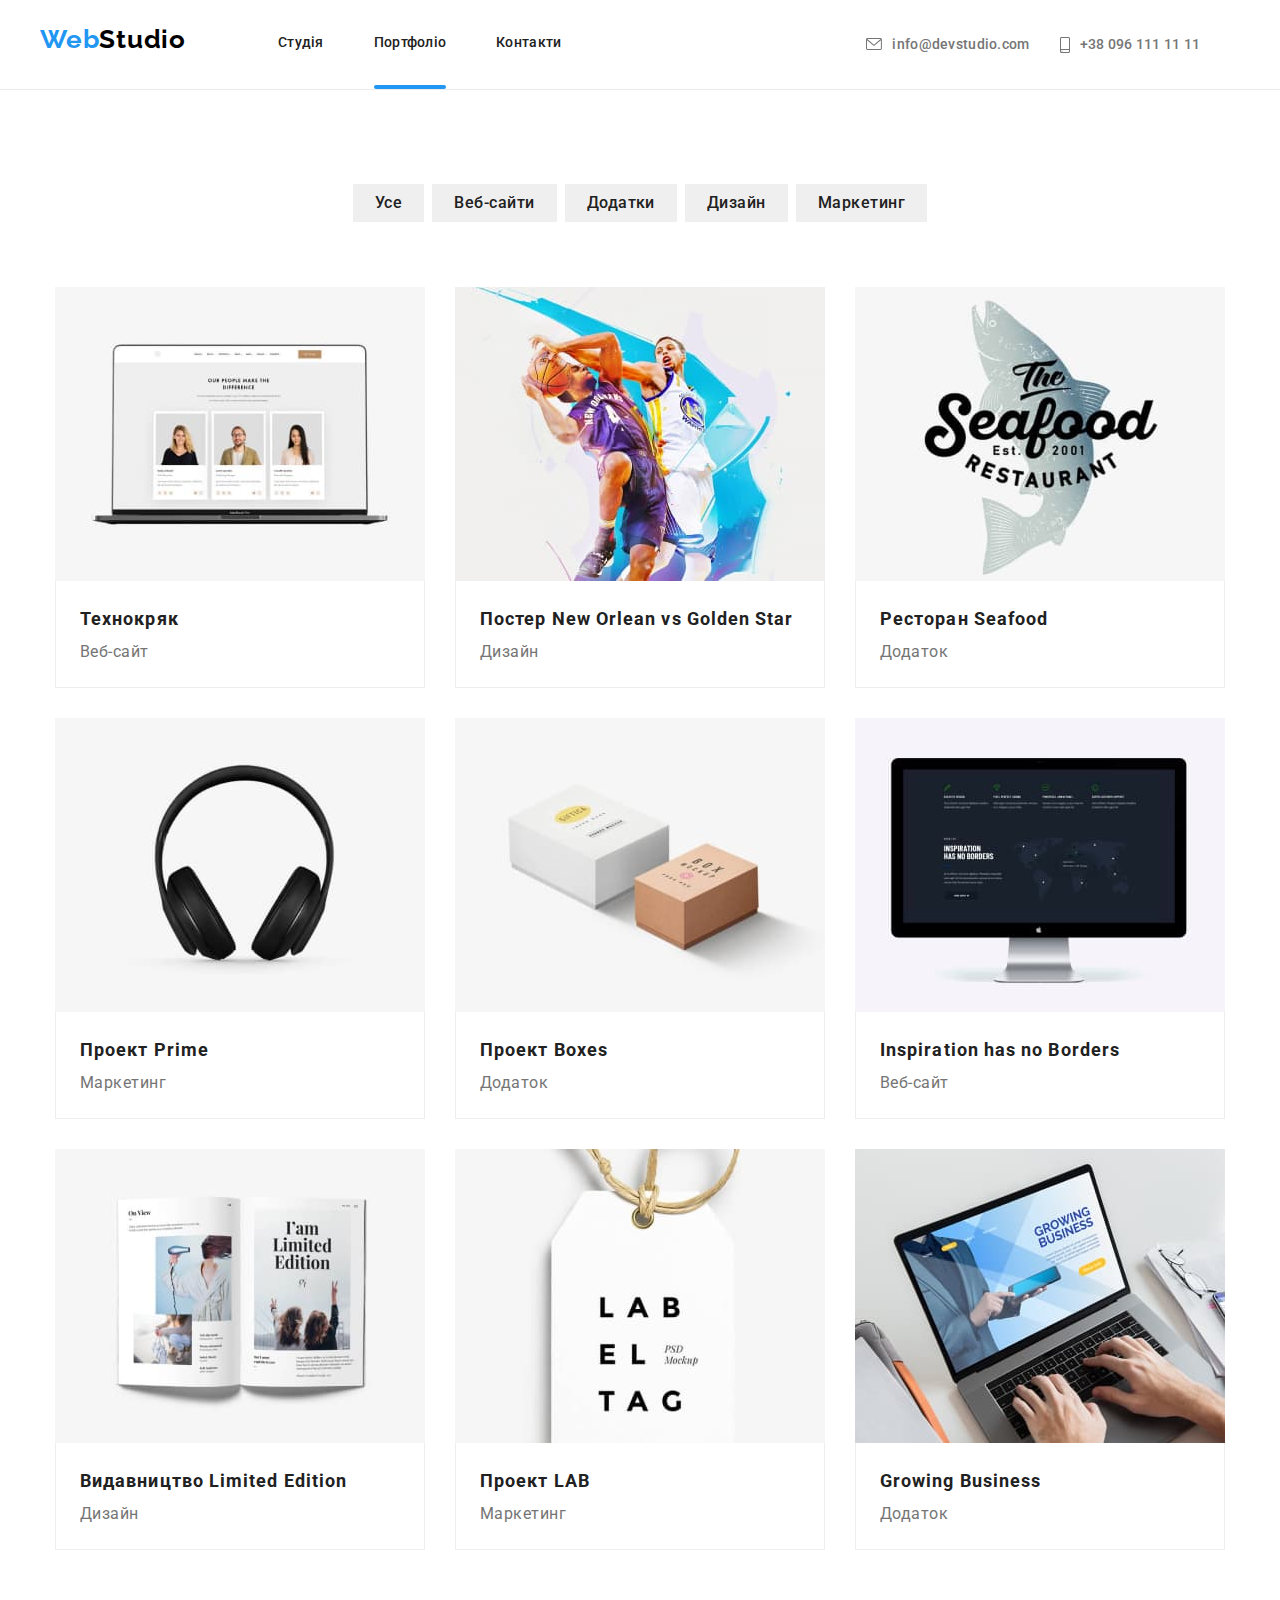
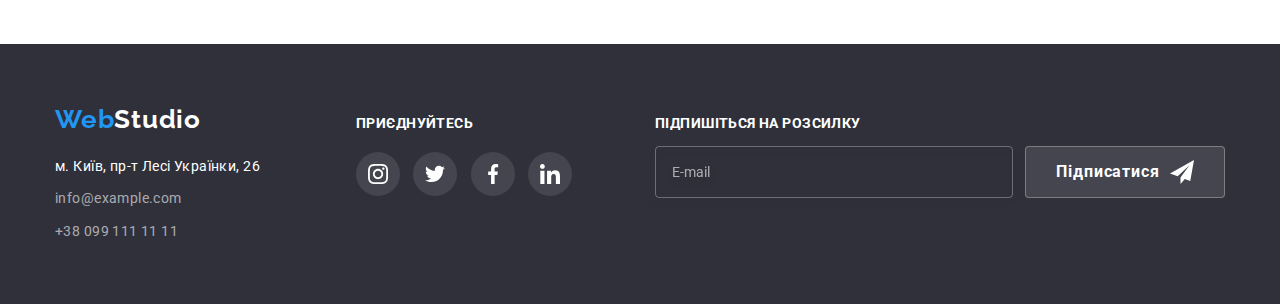
==== commit 7d5ea114: "Вносимо усі зміни по моб/таблет версіях" ====
--- a/portfolio.html
+++ b/portfolio.html
@@ -14,52 +14,66 @@
   <body>
     <header class="header">
       <div class="header-menu container">
-        <nav class="header-nav">
+        
           <a class="header-nav__logo" href="./index.html"><span class="header-nav__web">Web</span>Studio</a>
           
-            <ul class="header-nav__list list">
-              <li class="header-nav__item">
-                <a class="header-nav__link " href="./index.html">Студія</a></li>
-              <li class="header-nav__item">
-                <a class="header-nav__link header-nav--current" href="./portfolio.html">Портфоліо</a></li>
-              <li class="header-nav__item">
-                <a class="header-nav__link" href="/">Контакти</a></li>
-            </ul>
-            
-        </nav>
-            <ul class="header-contacts list">
-              <li class="header-contacts__item">
-                <a class="header-contacts__mail mail__size" aria-label="mail" href="mailto:info@devstudio.com">info@devstudio.com
-                <svg class="header-contacts__icon" width="16" height="12">
-                  <use href="./images/symbol-defs.svg#envelope"></use>
-                </svg>
-              </a>
-                </li>
-              <li class="header-contacts__item">
-                <a class="header-contacts__phone phone__size" aria-label="smartphone" href="tel:+380961111111">+38 096 111 11 11
-                <svg class="header-contacts__icon" width="10" height="16">
-                  <use href="./images/symbol-defs.svg#smartphone"></use>
-                </svg>
-              </a>
-                </li>
-            </ul>
             <button type="button" class="header-button" aria-expanded="false" aria-controls="header-window" data-menu-button>
               <svg width="40" height="40" aria-label="Перемикач мобільного меню">
                 <use class="icon-close" href="./images/symbol-defs.svg#close-mobile"></use>
                 <use class="icon-menu" href="./images/symbol-defs.svg#menu-mobile"></use>
-                
               </svg>
             </button>
-            <div class="header-window" id="header-window" data-menu>
-             
-              111111
-            </div>
+          <div class="header-window" id="header-window" data-menu>
+            <nav class="header-nav">
+              <div class="header-navigation">
+                <ul class="header-nav__list list">
+                  <li class="header-nav__item">
+                    <a class="header-nav__link" href="./index.html">Студія</a></li>
+                  <li class="header-nav__item">
+                    <a class="header-nav__link header-nav--current" href="./portfolio.html">Портфоліо</a></li>
+                  <li class="header-nav__item">
+                    <a class="header-nav__link" href="/">Контакти</a></li>
+                </ul>
+              </div>
+            </nav>
+            <div class="header-contacts">
+              <ul class="header-contacts__menu list">
+                <li class="header-contacts__item">
+                  <a class="header-contacts__mail mail__size" aria-label="mail" href="mailto:info@devstudio.com">info@devstudio.com
+                  <svg class="header-contacts__icon" width="16" height="12">
+                    <use href="./images/symbol-defs.svg#envelope"></use>
+                  </svg>
+                </a>
+                </li>
+                <li class="header-contacts__item">
+                  <a class="header-contacts__phone phone__size" aria-label="smartphone" href="tel:+380961111111">+38 096 111 11 11
+                  <svg class="header-contacts__icon" width="10" height="16">
+                    <use href="./images/symbol-defs.svg#smartphone"></use>
+                  </svg>
+                  </a>
+                </li>
+              </ul>
+            </div>
+            <div class="header-social">
+              <ul class="header-social__menu list">
+                <li class="header-social__item aria-label="Linkedin">
+                  <a class="header-social__link" href="/">Linkedin</a></li>
+                <li class="header-social__item aria-label="Facebook">
+                  <a class="header-social__link" href="/">Facebook</a></li>
+                <li class="header-social__item aria-label="Twitter">
+                  <a class="header-social__link" href="/">Twitter</a></li>
+                <li class="header-social__item aria-label="Instagram">
+                  <a class="header-social__link" href="/">Instagram</a></li>
+                </ul>
+              </div>
+            </div>
+          
       </div>
     </header>
     <main>
     <section class="portfolio section">
       <h1 class="portfolio__title section-title">Наші розробки та проекти</h1>
-        <ul class="portfolio-menu">
+        <ul class="portfolio-menu container">
           <li class="portfolio-menu__item"><button type="button" class="portfolio-menu__button one">Усе</button></li>
           <li class="portfolio-menu__item"><button type="button" class="portfolio-menu__button two">Веб-сайти</button></li>
           <li class="portfolio-menu__item"><button type="button" class="portfolio-menu__button three">Додатки</button></li>
@@ -207,6 +221,7 @@
     </main>
     <footer class="footer section">
       <div class="footer-contacts container">
+        <div class="footer-wrapper">
         <div class="contacts-box">
           <a class="contacts-box__logo" href="./index.html"><span class="contacts-box__web">Web</span>Studio</a>
           <address class="contacts">
@@ -252,11 +267,13 @@
             </li>
           </ul>
         </div>
+      </div>
         <div class="subscribe">
           <span class="subscribe__title">Підпишіться на розсилку</span>
           <form class="subscribe-form form" autocomplete="off">
           <label class="subscribe-field">
             <input type="email" class="subscribe-field__input" name="mail" placeholder="E-mail" required>
+            
           </label>
           <button type="submit" class="subscribe-field__submit">
             Підписатися
@@ -284,5 +301,6 @@
             });
         })();
       </script>
+      <script src="./js/menu.js"></script>
   </body>
 </html>--- a/css/portfolio.min.css
+++ b/css/portfolio.min.css
@@ -1,2 +1,2 @@
-h1,h2,h3,h4,h5,h6,p{margin:0;padding:0}a{text-decoration:none}li{display:inline-block}img{display:block;max-width:100%;height:auto}ul{list-style:none;margin:0;padding:0}body{margin:0;font-family:'Roboto', sans-serif;font-size:14px;line-height:1.5;letter-spacing:0.03em;background-color:#fff;color:#757575}body.open-modal{overflow:hidden}.header-nav__list,.header-contacts{margin:0;padding:0;list-style:none}.footer,.portfolio{padding:60px 0}@media screen and (min-width: 1200px){.footer,.portfolio{padding:94px 0}}.header-menu,.footer-contacts,.header__menu,.container-list{width:1200px;margin-left:auto;margin-right:auto;padding-left:15px;padding-right:15px}@media screen and (min-width: 480px){.header-menu,.footer-contacts,.header__menu,.container-list{width:480px}}@media screen and (min-width: 768px){.header-menu,.footer-contacts,.header__menu,.container-list{width:768px}}@media screen and (min-width: 1200px){.header-menu,.footer-contacts,.header__menu,.container-list{width:1200px}}.section-title{position:absolute;width:1px;height:1px;margin:-1px;padding:0;overflow:hidden;border:0;clip:rect(0 0 0 0)}.header-nav--current{color:#2196F3}.header-nav--current::after{content:"";display:block;position:relative;top:32px;bottom:-1px;width:100%;height:4px;background-color:#2196F3;-webkit-border-radius:2px;border-radius:2px}.backdrop{position:fixed;top:0;left:0;width:100%;height:100%;background:rgba(0,0,0,0.2);z-index:1;opacity:1;-webkit-transition:opacity 250ms cubic-bezier(0.4, 0, 0.2, 1);-o-transition:opacity 250ms cubic-bezier(0.4, 0, 0.2, 1);transition:opacity 250ms cubic-bezier(0.4, 0, 0.2, 1);overflow-y:scroll}.modal{top:50%;left:50%;padding:40px;background-color:#fff;-webkit-box-shadow:0px 1px 3px rgba(0,0,0,0.12),0px 1px 1px rgba(0,0,0,0.14),0px 2px 1px rgba(0,0,0,0.2);box-shadow:0px 1px 3px rgba(0,0,0,0.12),0px 1px 1px rgba(0,0,0,0.14),0px 2px 1px rgba(0,0,0,0.2);-webkit-border-radius:4px;border-radius:4px;opacity:1;-webkit-transform:translate(-50%, -50%) scale(1);-ms-transform:translate(-50%, -50%) scale(1);transform:translate(-50%, -50%) scale(1);-webkit-transition:-webkit-transform 250ms cubic-bezier(0.4, 0, 0.2, 1);transition:-webkit-transform 250ms cubic-bezier(0.4, 0, 0.2, 1);-o-transition:transform 250ms cubic-bezier(0.4, 0, 0.2, 1);transition:transform 250ms cubic-bezier(0.4, 0, 0.2, 1);transition:transform 250ms cubic-bezier(0.4, 0, 0.2, 1), -webkit-transform 250ms cubic-bezier(0.4, 0, 0.2, 1)}@media screen and (max-width: 767px){.modal{width:450px;height:609px;-webkit-transform:translate(-50%, -65%);-ms-transform:translate(-50%, -65%);transform:translate(-50%, -65%)}}@media screen and (max-width: 1199px){.modal{position:absolute;width:450px;height:609px}}@media screen and (min-width: 1200px){.modal{position:absolute;width:528px;min-height:581px}}.backdrop.backdrop__is-hidden{opacity:0;pointer-events:none}.backdrop.backdrop__is-hidden .modal{-webkit-transform:translate(-50%, -50%) scale(0.7);-ms-transform:translate(-50%, -50%) scale(0.7);transform:translate(-50%, -50%) scale(0.7);opacity:0}.modal__title{font-size:20px;font-weight:700;line-height:1.17;letter-spacing:0.03em;text-align:center;color:#212121}.form__message{outline:none;width:100%;height:40px;border:1px solid rgba(33,33,33,0.2);-webkit-border-radius:4px;border-radius:4px;margin-top:4px;text-indent:42px;-webkit-transition:border 250ms cubic-bezier(0.4, 0, 0.2, 1);-o-transition:border 250ms cubic-bezier(0.4, 0, 0.2, 1);transition:border 250ms cubic-bezier(0.4, 0, 0.2, 1);font-family:inherit;height:120px;resize:none;padding:12px 16px;text-indent:0}.form__message::-webkit-input-placeholder{line-height:1.14;letter-spacing:0.01em;color:rgba(117,117,117,0.5)}.form__message:-ms-input-placeholder{line-height:1.14;letter-spacing:0.01em;color:rgba(117,117,117,0.5)}.form__message::-ms-input-placeholder{line-height:1.14;letter-spacing:0.01em;color:rgba(117,117,117,0.5)}.form__message::placeholder{line-height:1.14;letter-spacing:0.01em;color:rgba(117,117,117,0.5)}.form{margin-top:12px;width:100%}.form__field{font-size:12px;line-height:1.16;letter-spacing:0.01em;display:block;margin-bottom:10px;text-align:left;color:#757575;position:relative}.form__submit{display:block;color:#fff;background-color:#2196F3;font-family:Roboto, sans-serif;font-size:16px;font-weight:700;font-style:normal;line-height:1.88;letter-spacing:0.06em;text-align:center;-webkit-box-shadow:0px 4px 4px rgba(0,0,0,0.15);box-shadow:0px 4px 4px rgba(0,0,0,0.15);-webkit-border-radius:4px;border-radius:4px;border-color:#2196F3;cursor:pointer}.form__input{outline:none;width:100%;height:40px;border:1px solid rgba(33,33,33,0.2);-webkit-border-radius:4px;border-radius:4px;margin-top:4px;text-indent:42px;-webkit-transition:border 250ms cubic-bezier(0.4, 0, 0.2, 1);-o-transition:border 250ms cubic-bezier(0.4, 0, 0.2, 1);transition:border 250ms cubic-bezier(0.4, 0, 0.2, 1)}.form__input:focus{border:1px solid #2196F3;-webkit-border-radius:4px;border-radius:4px}.form__input:hover{border:1px solid #2196F3;-webkit-border-radius:4px;border-radius:4px}.form__icon{display:block;width:18px;height:18px;position:absolute;top:50%;left:12px;-webkit-transition:fill 250ms cubic-bezier(0.4, 0, 0.2, 1);-o-transition:fill 250ms cubic-bezier(0.4, 0, 0.2, 1);transition:fill 250ms cubic-bezier(0.4, 0, 0.2, 1)}.form__input:focus+.form__icon{fill:#2196F3}.form__input:hover+.form__icon{fill:#2196F3}.form__close{position:absolute;display:-webkit-box;display:-webkit-flex;display:-ms-flexbox;display:flex;-webkit-box-pack:center;-webkit-justify-content:center;-ms-flex-pack:center;justify-content:center;-webkit-box-align:center;-webkit-align-items:center;-ms-flex-align:center;align-items:center;width:30px;height:30px;top:8px;right:8px;background-color:#fff;border:1px solid rgba(0,0,0,0.1);-webkit-border-radius:50%;border-radius:50%;cursor:pointer}.form__close-icon{position:absolute;-webkit-transition:fill 250ms cubic-bezier(0.4, 0, 0.2, 1);-o-transition:fill 250ms cubic-bezier(0.4, 0, 0.2, 1);transition:fill 250ms cubic-bezier(0.4, 0, 0.2, 1)}.form__close:hover .form__close-icon{fill:#2196F3}.form__policy-box{color:#757575;margin-bottom:30px;display:-webkit-box;display:-webkit-flex;display:-ms-flexbox;display:flex;-webkit-box-align:center;-webkit-align-items:center;-ms-flex-align:center;align-items:center;-webkit-box-pack:center;-webkit-justify-content:center;-ms-flex-pack:center;justify-content:center}@media screen and (max-width: 1199px){.form__policy-box{font-size:12px;line-height:1.16}}@media screen and (min-width: 1200px){.form__policy-box{font-size:14px;line-height:1.71}}.form__policy-link{-webkit-text-decoration-line:underline;text-decoration-line:underline;color:#2196F3}@media screen and (max-width: 1199px){.form__policy-link{font-size:12px;line-height:1.16}}@media screen and (mix-width: 1200px){.form__policy-link{font-size:14px;line-height:1.71}}.form__policy-checkbox{position:absolute;width:1px;height:1px;margin:-1px;padding:0;overflow:hidden;border:0;clip:rect(0 0 0 0)}.form__policy-checkbox:checked+.form__policy-box::before{background-color:#2196F3;background-image:url(../images/1/icon-check.svg);background-repeat:no-repeat;background-position:center;-webkit-background-size:contain;background-size:contain;border-color:#2196F3}.form__policy-checkbox:focus+.form__policy-box::before{border:1px solid #2196F3}.form__policy-box::before{content:"";width:16px;height:16px;-webkit-border-radius:2px;border-radius:2px;margin-right:8px;border:1px solid #212121;-webkit-transition:border-color 250ms cubic-bezier(0.4, 0, 0.2, 1);-o-transition:border-color 250ms cubic-bezier(0.4, 0, 0.2, 1);transition:border-color 250ms cubic-bezier(0.4, 0, 0.2, 1)}.submit-btn{padding:0;margin:0 auto;padding:10px 55px}.header-menu,.header-nav,.header-nav__list,.header-contacts{display:-webkit-box;display:-webkit-flex;display:-ms-flexbox;display:flex}.header-menu{position:relative}.header-menu{padding:0 15px}@media screen and (max-width: 767px){.header-menu{width:100%}}.header-nav__logo{margin-left:0;margin-right:0;padding-top:32px;padding-bottom:32px;font-family:Raleway;font-style:normal;font-weight:700;font-size:24px;line-height:1.16;letter-spacing:0.03em;color:#000}@media screen and (max-width: 767px){.header-nav__logo{padding-top:16px;padding-bottom:16px}}@media screen and (min-width: 1200px){.header-nav__logo{width:145px;padding-top:24px;padding-bottom:25px;font-size:26px;line-height:1.19;letter-spacing:0.03em;color:#000}}.header-nav__web{color:#2196F3}.header-button{display:-webkit-inline-box;display:-webkit-inline-flex;display:-ms-inline-flexbox;display:inline-flex;margin:0;padding:0;border:none;background-color:transparent;margin:10px 0 10px auto}@media screen and (min-width: 768px){.header-button{display:none}}.header-button .icon-close{display:none}.header-button.is-open .icon-close{display:block}.header-button.is-open .icon-menu{display:none}.header-window{display:none;position:absolute;top:100%;left:0;width:100%;background-color:violet;padding-top:48px;padding-bottom:48px;text-align:center;font-size:20px}.header-window.is-open{display:block}.header-nav__list{margin-left:93px;padding-top:32px;padding-bottom:32px}@media screen and (max-width: 767px){.header-nav__list{display:none}}.header-nav__link{font-weight:500;font-size:14px;line-height:1.14;letter-spacing:0.02em;color:#212121;-webkit-transition-property:color;-o-transition-property:color;transition-property:color;-webkit-transition-duration:250ms;-o-transition-duration:250ms;transition-duration:250ms;-webkit-transition-timing-function:cubic-bezier(0.4, 0, 0.2, 1);-o-transition-timing-function:cubic-bezier(0.4, 0, 0.2, 1);transition-timing-function:cubic-bezier(0.4, 0, 0.2, 1)}@media screen and (max-width: 767px){.header-contacts{display:none}}@media screen and (min-width: 768px){.header-contacts{-webkit-flex-wrap:wrap;-ms-flex-wrap:wrap;flex-wrap:wrap;padding-top:21px;padding-bottom:21px;margin-left:84px}}@media screen and (min-width: 1200px){.header-contacts{margin-left:auto;padding-top:32px;padding-bottom:32px}}.header-contacts__item{display:-webkit-inline-box;display:-webkit-inline-flex;display:-ms-inline-flexbox;display:inline-flex;-webkit-box-pack:center;-webkit-justify-content:center;-ms-flex-pack:center;justify-content:center;-webkit-box-align:center;-webkit-align-items:center;-ms-flex-align:center;align-items:center}@media screen and (min-width: 1200px){.header-contacts__item{margin:0}}@media screen and (min-width: 1200px){.header-contacts .header-contacts__item+.header-contacts__item{margin-left:50px}}.header-nav__list .header-nav__item+.header-nav__item{margin-left:50px}.header-contacts__icon{margin-right:10px;fill:#757575;-webkit-transition-property:fill;-o-transition-property:fill;transition-property:fill;-webkit-transition-duration:250ms;-o-transition-duration:250ms;transition-duration:250ms;-webkit-transition-timing-function:cubic-bezier(0.4, 0, 0.2, 1);-o-transition-timing-function:cubic-bezier(0.4, 0, 0.2, 1);transition-timing-function:cubic-bezier(0.4, 0, 0.2, 1)}.header-contacts__mail,.header-contacts__phone{display:-webkit-box;display:-webkit-flex;display:-ms-flexbox;display:flex;-webkit-box-align:center;-webkit-align-items:center;-ms-flex-align:center;align-items:center;-webkit-box-pack:center;-webkit-justify-content:center;-ms-flex-pack:center;justify-content:center;-webkit-box-orient:horizontal;-webkit-box-direction:reverse;-webkit-flex-direction:row-reverse;-ms-flex-direction:row-reverse;flex-direction:row-reverse;font-weight:500;font-size:14px;line-height:1.14;letter-spacing:0.02em;color:#757575;-webkit-transition-property:color;-o-transition-property:color;transition-property:color;-webkit-transition-duration:250ms;-o-transition-duration:250ms;transition-duration:250ms;-webkit-transition-timing-function:cubic-bezier(0.4, 0, 0.2, 1);-o-transition-timing-function:cubic-bezier(0.4, 0, 0.2, 1);transition-timing-function:cubic-bezier(0.4, 0, 0.2, 1)}.header-contacts__mail:hover,.header-contacts__mail:focus,.header-contacts__phone:hover,.header-contacts__phone:focus{color:#2196F3}.mail__size{min-width:135px}.phone__size{min-width:122px}.header-nav__link:hover,.header-nav__link:focus{color:#2196F3}.header-contacts__phone:hover .header-contacts__icon,.header-contacts__phone:focus .header-contacts__icon{fill:#2196F3}.header-contacts__mail:hover .header-contacts__icon,.header-contacts__mail:focus .header-contacts__icon{fill:#2196F3}.footer{background-color:#2F303A}@media screen and (min-width: 1200px){.footer{padding-top:60px;padding-bottom:60px}}@media screen and (max-width: 767px){.footer-contacts{width:100%}}@media screen and (min-width: 768px){.footer-contacts{padding-left:0;padding-right:0;margin-left:0}}@media screen and (min-width: 1200px){.footer-contacts{display:-webkit-box;display:-webkit-flex;display:-ms-flexbox;display:flex;-webkit-box-align:baseline;-webkit-align-items:baseline;-ms-flex-align:baseline;align-items:baseline;margin-left:auto;margin-right:auto;padding-left:15px;padding-right:15px}}@media screen and (min-width: 768px){.footer-wrapper{margin:0;padding:0;display:-webkit-box;display:-webkit-flex;display:-ms-flexbox;display:flex;-webkit-justify-content:space-around;-ms-flex-pack:distribute;justify-content:space-around;margin-bottom:60px}}@media screen and (min-width: 1200px){.footer-wrapper{margin-left:0;margin-bottom:0;-webkit-box-align:baseline;-webkit-align-items:baseline;-ms-flex-align:baseline;align-items:baseline}}@media screen and (max-width: 767px){.contacts-box{margin-bottom:60px;text-align:center}}@media screen and (min-width: 1200px){.contacts-box{text-align:none;margin-bottom:0}}.contacts-box__logo{font-family:Raleway;font-style:normal;font-weight:700;display:inline-block;margin:0 auto;margin-bottom:20px;letter-spacing:0.03em;color:#fff;font-size:24px;line-height:1.17}@media screen and (min-width: 1200px){.contacts-box__logo{font-size:26px;line-height:1.19}}.contacts-box__web{color:#2196F3}.contacts__menu{display:inline-block;width:231px}.contacts__menu>.contacts__list{font-style:normal;font-weight:400;font-size:14px;line-height:1.71;letter-spacing:0.03em}.contacts__item{display:inline-block}@media screen and (max-width: 1199px){.contacts__item:not(:last-child){margin-bottom:8px}}@media screen and (min-width: 1200px){.contacts__item{display:block}.contacts__item:not(:last-child){margin-bottom:9px}}.contacts__mail,.contacts__phone{-webkit-transition-property:color;-o-transition-property:color;transition-property:color;-webkit-transition-duration:250ms;-o-transition-duration:250ms;transition-duration:250ms;-webkit-transition-timing-function:cubic-bezier(0.4, 0, 0.2, 1);-o-transition-timing-function:cubic-bezier(0.4, 0, 0.2, 1);transition-timing-function:cubic-bezier(0.4, 0, 0.2, 1);color:rgba(255,255,255,0.6)}.contacts__mail:hover,.contacts__mail:focus,.contacts__phone:hover,.contacts__phone:focus{color:#2196F3}.contacts__address{-webkit-transition-property:color;-o-transition-property:color;transition-property:color;-webkit-transition-duration:250ms;-o-transition-duration:250ms;transition-duration:250ms;-webkit-transition-timing-function:cubic-bezier(0.4, 0, 0.2, 1);-o-transition-timing-function:cubic-bezier(0.4, 0, 0.2, 1);transition-timing-function:cubic-bezier(0.4, 0, 0.2, 1);color:#fff}.contacts__address:hover,.contacts__address:focus{color:#2196F3}@media screen and (max-width: 1199px){.comming{display:-webkit-box;display:-webkit-flex;display:-ms-flexbox;display:flex;-webkit-box-orient:vertical;-webkit-box-direction:normal;-webkit-flex-direction:column;-ms-flex-direction:column;flex-direction:column;margin-bottom:60px}}@media screen and (min-width: 1200px){.comming{padding:0;margin:0;margin-left:70px}}.comming__subtitle{margin-bottom:20px;font-weight:700;font-size:14px;line-height:1.14;text-transform:uppercase;letter-spacing:0.03em;color:#fff}@media screen and (max-width: 1199px){.comming__subtitle{text-align:center}}@media screen and (min-width: 1200px){.comming__subtitle{text-align:left}}.social-box{-webkit-box-align:center;-webkit-align-items:center;-ms-flex-align:center;align-items:center}@media screen and (max-width: 1199px){.social-box{-webkit-box-pack:center;-webkit-justify-content:center;-ms-flex-pack:center;justify-content:center;margin-left:auto;margin-right:auto}}@media screen and (min-width: 1200px){.social-box{-webkit-box-pack:unset;-webkit-justify-content:unset;-ms-flex-pack:unset;justify-content:unset}}.social-box__item:not(:last-child){margin-right:10px}.social-box__link{display:block;width:44px;height:44px;-webkit-border-radius:50%;border-radius:50%;background-color:rgba(255,255,255,0.1);-webkit-transition-property:background-color;-o-transition-property:background-color;transition-property:background-color;-webkit-transition-duration:250ms;-o-transition-duration:250ms;transition-duration:250ms;-webkit-transition-timing-function:cubic-bezier(0.4, 0, 0.2, 1);-o-transition-timing-function:cubic-bezier(0.4, 0, 0.2, 1);transition-timing-function:cubic-bezier(0.4, 0, 0.2, 1)}.social-box__link:hover,.social-box__link:focus{background-color:#2196F3;color:#fff}.social-box__icon{width:20px;height:20px;fill:#fff}.instagram1,.twitter1,.facebook1,.linkedin1{display:-webkit-box;display:-webkit-flex;display:-ms-flexbox;display:flex;-webkit-box-align:center;-webkit-align-items:center;-ms-flex-align:center;align-items:center;-webkit-box-pack:center;-webkit-justify-content:center;-ms-flex-pack:center;justify-content:center}.subscribe{padding:0;margin:0;text-align:center}@media screen and (min-width: 1200px){.subscribe{margin-left:auto;text-align:start}}.subscribe__title{font-weight:700;letter-spacing:0.03em;line-height:1.17;margin-bottom:20px;text-transform:uppercase;color:#fff}@media screen and (min-width: 1200px){.subscribe__title{text-align:start}}.subscribe-form{display:inline-block}@media screen and (min-width: 1200px){.subscribe-form{display:-webkit-box;display:-webkit-flex;display:-ms-flexbox;display:flex}}.subscribe-field{margin:0;padding:0}@media screen and (min-width: 1200px){.subscribe-field{position:relative;display:-webkit-box;display:-webkit-flex;display:-ms-flexbox;display:flex}}.subscribe-field__input{min-height:50px;padding-left:16px;border:1px solid rgba(255,255,255,0.3);-webkit-box-sizing:border-box;box-sizing:border-box;-webkit-filter:drop-shadow(0px 4px 4px rgba(0,0,0,0.15));filter:drop-shadow(0px 4px 4px rgba(0,0,0,0.15));-webkit-border-radius:4px;border-radius:4px;background-color:transparent;color:rgba(255,255,255,0.6);outline:transparent;width:450px;margin-bottom:20px;-webkit-transition:border-color 250ms cubic-bezier(0.4, 0, 0.2, 1);-o-transition:border-color 250ms cubic-bezier(0.4, 0, 0.2, 1);transition:border-color 250ms cubic-bezier(0.4, 0, 0.2, 1)}@media screen and (max-width: 767px){.subscribe-field__input{margin-bottom:20px}}@media screen and (min-width: 1200px){.subscribe-field__input{width:358px;margin-right:12px;margin-top:0;margin-bottom:0}}.subscribe-field__input:hover,.subscribe-field__input:focus{border-color:#2196F3}.subscribe-field__input::-webkit-input-placeholder{color:rgba(255,255,255,0.6)}.subscribe-field__input:-ms-input-placeholder{color:rgba(255,255,255,0.6)}.subscribe-field__input::-ms-input-placeholder{color:rgba(255,255,255,0.6)}.subscribe-field__input::placeholder{color:rgba(255,255,255,0.6)}.subscribe-field__submit{margin:0;font-size:16px;font-weight:700;line-height:1.875;letter-spacing:0.06em;padding:0;text-align:center;padding:10px 28px;min-width:200px;background-color:rgba(255,255,255,0.1);color:#fff;border:1px solid rgba(255,255,255,0.3);-webkit-border-radius:4px;border-radius:4px;cursor:pointer;display:-webkit-box;display:-webkit-flex;display:-ms-flexbox;display:flex;-webkit-box-pack:center;-webkit-justify-content:center;-ms-flex-pack:center;justify-content:center;-webkit-box-align:center;-webkit-align-items:center;-ms-flex-align:center;align-items:center;-webkit-transition:background-color 250ms cubic-bezier(0.4, 0, 0.2, 1),border-color 250ms cubic-bezier(0.4, 0, 0.2, 1);-o-transition:background-color 250ms cubic-bezier(0.4, 0, 0.2, 1),border-color 250ms cubic-bezier(0.4, 0, 0.2, 1);transition:background-color 250ms cubic-bezier(0.4, 0, 0.2, 1),border-color 250ms cubic-bezier(0.4, 0, 0.2, 1);outline:transparent}@media screen and (max-width: 1199px){.subscribe-field__submit{margin-left:auto;margin-right:auto}}.subscribe-field__submit:hover,.subscribe-field__submit:focus{background-color:#2196F3;border-color:#2196F3}.subscribe-field__icon{margin-left:10px}.header{border-bottom:1px solid #ECECEC}.header__menu{display:-webkit-box;display:-webkit-flex;display:-ms-flexbox;display:flex}.portfolio-menu{margin-bottom:40px;font-weight:500;font-size:16px;line-height:1.62;text-align:center;letter-spacing:0.03em;color:#212121}@media screen and (min-width: 1200px){.portfolio-menu{display:-webkit-box;display:-webkit-flex;display:-ms-flexbox;display:flex;-webkit-box-pack:center;-webkit-justify-content:center;-ms-flex-pack:center;justify-content:center;margin-bottom:50px}}.portfolio-menu__item{margin-left:8px}.portfolio-menu__item:first-child{margin-left:0}.portfolio-menu__button{font-style:normal;font-weight:500;font-size:16px;line-height:1.62;text-align:center;letter-spacing:0.03em;padding:6px 22px;color:#212121;-webkit-border-radius:4px;border-radius:4px;border-style:solid;border-color:#F5F4FA;-webkit-transition:color 250ms cubic-bezier(0.4, 0, 0.2, 1);-o-transition:color 250ms cubic-bezier(0.4, 0, 0.2, 1);transition:color 250ms cubic-bezier(0.4, 0, 0.2, 1);-webkit-transition:bacground-color 250ms cubic-bezier(0.4, 0, 0.2, 1);-o-transition:bacground-color 250ms cubic-bezier(0.4, 0, 0.2, 1);transition:bacground-color 250ms cubic-bezier(0.4, 0, 0.2, 1);-webkit-transition:-webkit-box-shadow 250ms cubic-bezier(0.4, 0, 0.2, 1);transition:-webkit-box-shadow 250ms cubic-bezier(0.4, 0, 0.2, 1);-o-transition:box-shadow 250ms cubic-bezier(0.4, 0, 0.2, 1);transition:box-shadow 250ms cubic-bezier(0.4, 0, 0.2, 1);transition:box-shadow 250ms cubic-bezier(0.4, 0, 0.2, 1), -webkit-box-shadow 250ms cubic-bezier(0.4, 0, 0.2, 1);-webkit-transition:-webkit-border-radius 250ms cubic-bezier(0.4, 0, 0.2, 1);transition:-webkit-border-radius 250ms cubic-bezier(0.4, 0, 0.2, 1);-o-transition:border-radius 250ms cubic-bezier(0.4, 0, 0.2, 1);transition:border-radius 250ms cubic-bezier(0.4, 0, 0.2, 1);transition:border-radius 250ms cubic-bezier(0.4, 0, 0.2, 1), -webkit-border-radius 250ms cubic-bezier(0.4, 0, 0.2, 1);-webkit-transition:border-color 250ms cubic-bezier(0.4, 0, 0.2, 1);-o-transition:border-color 250ms cubic-bezier(0.4, 0, 0.2, 1);transition:border-color 250ms cubic-bezier(0.4, 0, 0.2, 1);cursor:pointer}.portfolio-menu__button:hover,.portfolio-menu__button:focus{color:#fff;background-color:#2196F3;-webkit-box-shadow:0px 3px 1px rgba(0,0,0,0.1),0px 1px 2px rgba(0,0,0,0.08),0px 2px 2px rgba(0,0,0,0.12);box-shadow:0px 3px 1px rgba(0,0,0,0.1),0px 1px 2px rgba(0,0,0,0.08),0px 2px 2px rgba(0,0,0,0.12);-webkit-border-radius:4px;border-radius:4px;border-color:#2196F3}@media screen and (min-width: 1200px){.container-list{display:-webkit-box;display:-webkit-flex;display:-ms-flexbox;display:flex;-webkit-flex-wrap:wrap;-ms-flex-wrap:wrap;flex-wrap:wrap}}.container-list__item{margin-bottom:30px;-webkit-transition-property:background-color;-o-transition-property:background-color;transition-property:background-color;-webkit-transition-duration:250ms;-o-transition-duration:250ms;transition-duration:250ms;-webkit-transition-timing-function:cubic-bezier(0.4, 0, 0.2, 1);-o-transition-timing-function:cubic-bezier(0.4, 0, 0.2, 1);transition-timing-function:cubic-bezier(0.4, 0, 0.2, 1);-webkit-transition-property:-webkit-box-shadow;transition-property:-webkit-box-shadow;-o-transition-property:box-shadow;transition-property:box-shadow;transition-property:box-shadow, -webkit-box-shadow;transition-duration:250ms;transition-timing-function:cubic-bezier(0.4, 0, 0.2, 1)}.container-list__item:hover{-webkit-box-shadow:0px 1px 1px rgba(0,0,0,0.12),0px 4px 4px rgba(0,0,0,0.06),1px 4px 6px rgba(0,0,0,0.16);box-shadow:0px 1px 1px rgba(0,0,0,0.12),0px 4px 4px rgba(0,0,0,0.06),1px 4px 6px rgba(0,0,0,0.16)}@media screen and (min-width: 1200px){.container-list__item{width:-webkit-calc((100% - 60px)/3);width:calc((100% - 60px)/3);margin-right:30px;margin-bottom:30px}.container-list__item:nth-child(3n){margin-right:0}.container-list__item:nth-last-child(-n+3){margin-bottom:0}}.container-list__details{padding-top:20px;padding-bottom:20px;padding-left:24px;border-bottom:1px solid #eee;border-left:1px solid #eee;border-right:1px solid #eee}.container-list__subtitle{font-weight:700;font-size:18px;line-height:2;letter-spacing:0.06em;color:#212121}.container-list__text{font-weight:400;font-size:16px;line-height:1.87;letter-spacing:0.03em;color:#757575}.linke-overlay{position:relative;overflow:hidden}.thumb-block{position:absolute;top:0;left:0;width:100%;height:100%;background:rgba(33,150,243,0.9);padding:63px 24px;-webkit-transform:translatey(101%);-ms-transform:translatey(101%);transform:translatey(101%);-webkit-transition:-webkit-transform 250ms cubic-bezier(0.4, 0, 0.2, 1) 250ms;transition:-webkit-transform 250ms cubic-bezier(0.4, 0, 0.2, 1) 250ms;-o-transition:transform 250ms cubic-bezier(0.4, 0, 0.2, 1) 250ms;transition:transform 250ms cubic-bezier(0.4, 0, 0.2, 1) 250ms;transition:transform 250ms cubic-bezier(0.4, 0, 0.2, 1) 250ms, -webkit-transform 250ms cubic-bezier(0.4, 0, 0.2, 1) 250ms}.thumb-block__text{font-size:18px;line-height:1.56;letter-spacing:0.03em;color:#fff}.container-list__overlay:hover .thumb-block,.container-list__overlay:focus .thumb-block{-webkit-transform:translateY(0);-ms-transform:translateY(0);transform:translateY(0);overflow:visible}.container-list__overlay:focus{-webkit-transform:translateY(0);-ms-transform:translateY(0);transform:translateY(0);opacity:1}.thumb-block__text{font-size:18px;line-height:1.56;letter-spacing:0.03em;color:#fff}
+h1,h2,h3,h4,h5,h6,p{margin:0;padding:0}a{text-decoration:none}li{display:inline-block}img{display:block;max-width:100%;height:auto}ul{list-style:none;margin:0;padding:0}body{margin:0;font-family:'Roboto', sans-serif;font-size:14px;line-height:1.5;letter-spacing:0.03em;background-color:#fff;color:#757575}body.open-modal{overflow:hidden}.footer,.portfolio{padding:60px 0}@media screen and (min-width: 1200px){.footer,.portfolio{padding:94px 0}}.header-menu,.footer-contacts,.portfolio-menu,.container-list{margin-left:auto;margin-right:auto;padding-left:15px;padding-right:15px}@media screen and (min-width: 480px){.header-menu,.footer-contacts,.portfolio-menu,.container-list{width:480px}}@media screen and (min-width: 768px){.header-menu,.footer-contacts,.portfolio-menu,.container-list{width:768px}}@media screen and (min-width: 1200px){.header-menu,.footer-contacts,.portfolio-menu,.container-list{width:1200px}}.section-title{position:absolute;width:1px;height:1px;margin:-1px;padding:0;overflow:hidden;border:0;clip:rect(0 0 0 0)}.header-nav--current{color:#2196F3}@media screen and (min-width: 768px){.header-nav--current::after{content:"";display:block;position:relative;top:32px;bottom:-1px;width:100%;height:4px;background-color:#2196F3;-webkit-border-radius:2px;border-radius:2px}}.backdrop{position:fixed;top:0;left:0;width:100%;height:100%;background:rgba(0,0,0,0.2);z-index:1;opacity:1;-webkit-transition:opacity 250ms cubic-bezier(0.4, 0, 0.2, 1);-o-transition:opacity 250ms cubic-bezier(0.4, 0, 0.2, 1);transition:opacity 250ms cubic-bezier(0.4, 0, 0.2, 1);overflow-y:scroll}.modal{top:50%;left:50%;padding:40px;background-color:#fff;-webkit-box-shadow:0px 1px 3px rgba(0,0,0,0.12),0px 1px 1px rgba(0,0,0,0.14),0px 2px 1px rgba(0,0,0,0.2);box-shadow:0px 1px 3px rgba(0,0,0,0.12),0px 1px 1px rgba(0,0,0,0.14),0px 2px 1px rgba(0,0,0,0.2);-webkit-border-radius:4px;border-radius:4px;opacity:1;-webkit-transform:translate(-50%, -50%) scale(1);-ms-transform:translate(-50%, -50%) scale(1);transform:translate(-50%, -50%) scale(1);-webkit-transition:-webkit-transform 250ms cubic-bezier(0.4, 0, 0.2, 1);transition:-webkit-transform 250ms cubic-bezier(0.4, 0, 0.2, 1);-o-transition:transform 250ms cubic-bezier(0.4, 0, 0.2, 1);transition:transform 250ms cubic-bezier(0.4, 0, 0.2, 1);transition:transform 250ms cubic-bezier(0.4, 0, 0.2, 1), -webkit-transform 250ms cubic-bezier(0.4, 0, 0.2, 1)}@media screen and (max-width: 767px){.modal{width:450px;height:609px;-webkit-transform:translate(-50%, -65%);-ms-transform:translate(-50%, -65%);transform:translate(-50%, -65%)}}@media screen and (max-width: 1199px){.modal{position:absolute;width:450px;height:609px}}@media screen and (min-width: 1200px){.modal{position:absolute;width:528px;min-height:581px}}.backdrop.backdrop__is-hidden{opacity:0;pointer-events:none}.backdrop.backdrop__is-hidden .modal{-webkit-transform:translate(-50%, -50%) scale(0.7);-ms-transform:translate(-50%, -50%) scale(0.7);transform:translate(-50%, -50%) scale(0.7);opacity:0}.modal__title{font-size:20px;font-weight:700;line-height:1.17;letter-spacing:0.03em;text-align:center;color:#212121}.form__message{outline:none;width:100%;height:40px;border:1px solid rgba(33,33,33,0.2);-webkit-border-radius:4px;border-radius:4px;margin-top:4px;text-indent:42px;-webkit-transition:border 250ms cubic-bezier(0.4, 0, 0.2, 1);-o-transition:border 250ms cubic-bezier(0.4, 0, 0.2, 1);transition:border 250ms cubic-bezier(0.4, 0, 0.2, 1);font-family:inherit;height:120px;resize:none;padding:12px 16px;text-indent:0}.form__message::-webkit-input-placeholder{line-height:1.14;letter-spacing:0.01em;color:rgba(117,117,117,0.5)}.form__message:-ms-input-placeholder{line-height:1.14;letter-spacing:0.01em;color:rgba(117,117,117,0.5)}.form__message::-ms-input-placeholder{line-height:1.14;letter-spacing:0.01em;color:rgba(117,117,117,0.5)}.form__message::placeholder{line-height:1.14;letter-spacing:0.01em;color:rgba(117,117,117,0.5)}.form{margin-top:12px;width:100%}.form__field{font-size:12px;line-height:1.16;letter-spacing:0.01em;display:block;margin-bottom:10px;text-align:left;color:#757575;position:relative}.form__submit{display:block;color:#fff;background-color:#2196F3;font-family:Roboto, sans-serif;font-size:16px;font-weight:700;font-style:normal;line-height:1.88;letter-spacing:0.06em;text-align:center;-webkit-box-shadow:0px 4px 4px rgba(0,0,0,0.15);box-shadow:0px 4px 4px rgba(0,0,0,0.15);-webkit-border-radius:4px;border-radius:4px;border-color:#2196F3;cursor:pointer}.form__input{outline:none;width:100%;height:40px;border:1px solid rgba(33,33,33,0.2);-webkit-border-radius:4px;border-radius:4px;margin-top:4px;text-indent:42px;-webkit-transition:border 250ms cubic-bezier(0.4, 0, 0.2, 1);-o-transition:border 250ms cubic-bezier(0.4, 0, 0.2, 1);transition:border 250ms cubic-bezier(0.4, 0, 0.2, 1)}.form__input:focus{border:1px solid #2196F3;-webkit-border-radius:4px;border-radius:4px}.form__input:hover{border:1px solid #2196F3;-webkit-border-radius:4px;border-radius:4px}.form__icon{display:block;width:18px;height:18px;position:absolute;top:50%;left:12px;-webkit-transition:fill 250ms cubic-bezier(0.4, 0, 0.2, 1);-o-transition:fill 250ms cubic-bezier(0.4, 0, 0.2, 1);transition:fill 250ms cubic-bezier(0.4, 0, 0.2, 1)}.form__input:focus+.form__icon{fill:#2196F3}.form__input:hover+.form__icon{fill:#2196F3}.form__close{position:absolute;display:-webkit-box;display:-webkit-flex;display:-ms-flexbox;display:flex;-webkit-box-pack:center;-webkit-justify-content:center;-ms-flex-pack:center;justify-content:center;-webkit-box-align:center;-webkit-align-items:center;-ms-flex-align:center;align-items:center;width:30px;height:30px;top:8px;right:8px;background-color:#fff;border:1px solid rgba(0,0,0,0.1);-webkit-border-radius:50%;border-radius:50%;cursor:pointer}.form__close-icon{position:absolute;-webkit-transition:fill 250ms cubic-bezier(0.4, 0, 0.2, 1);-o-transition:fill 250ms cubic-bezier(0.4, 0, 0.2, 1);transition:fill 250ms cubic-bezier(0.4, 0, 0.2, 1)}.form__close:hover .form__close-icon{fill:#2196F3}.form__policy-box{color:#757575;margin-bottom:30px;display:-webkit-box;display:-webkit-flex;display:-ms-flexbox;display:flex;-webkit-box-align:center;-webkit-align-items:center;-ms-flex-align:center;align-items:center;-webkit-box-pack:center;-webkit-justify-content:center;-ms-flex-pack:center;justify-content:center}@media screen and (max-width: 1199px){.form__policy-box{font-size:12px;line-height:1.16}}@media screen and (min-width: 1200px){.form__policy-box{font-size:14px;line-height:1.71}}.form__policy-link{-webkit-text-decoration-line:underline;text-decoration-line:underline;color:#2196F3}@media screen and (max-width: 1199px){.form__policy-link{font-size:12px;line-height:1.16}}@media screen and (mix-width: 1200px){.form__policy-link{font-size:14px;line-height:1.71}}.form__policy-checkbox{position:absolute;width:1px;height:1px;margin:-1px;padding:0;overflow:hidden;border:0;clip:rect(0 0 0 0)}.form__policy-checkbox:checked+.form__policy-box::before{background-color:#2196F3;background-image:url(../images/1/icon-check.svg);background-repeat:no-repeat;background-position:center;-webkit-background-size:contain;background-size:contain;border-color:#2196F3}.form__policy-checkbox:focus+.form__policy-box::before{border:1px solid #2196F3}.form__policy-box::before{content:"";width:16px;height:16px;-webkit-border-radius:2px;border-radius:2px;margin-right:8px;border:1px solid #212121;-webkit-transition:border-color 250ms cubic-bezier(0.4, 0, 0.2, 1);-o-transition:border-color 250ms cubic-bezier(0.4, 0, 0.2, 1);transition:border-color 250ms cubic-bezier(0.4, 0, 0.2, 1)}.submit-btn{padding:0;margin:0 auto;padding:10px 55px}.header-menu{display:-webkit-box;display:-webkit-flex;display:-ms-flexbox;display:flex;padding:0;position:relative}@media screen and (max-width: 767px){.header-menu{width:100%;padding-left:15px;padding-right:15px}}.header-nav__logo{font-family:Raleway;font-style:normal;font-weight:700;font-size:24px;line-height:1.16;letter-spacing:0.03em;color:#000}@media screen and (max-width: 767px){.header-nav__logo{padding-top:16px;padding-bottom:16px}}@media screen and (min-width: 768px){.header-nav__logo{padding-top:26px;padding-bottom:26px}}@media screen and (min-width: 1200px){.header-nav__logo{width:145px;padding-top:24px;padding-bottom:25px;font-size:26px;line-height:1.19;letter-spacing:0.03em;color:#000}}.header-nav__web{color:#2196F3}.header-button{display:-webkit-inline-box;display:-webkit-inline-flex;display:-ms-inline-flexbox;display:inline-flex;z-index:2;margin:0;padding:0;border:none;background-color:transparent;margin:10px 0 10px auto;-webkit-transition:fill 250ms cubic-bezier(0.4, 0, 0.2, 1);-o-transition:fill 250ms cubic-bezier(0.4, 0, 0.2, 1);transition:fill 250ms cubic-bezier(0.4, 0, 0.2, 1)}.header-button:focus{fill:#2196F3}@media screen and (min-width: 768px){.header-button{display:none}}.header-button .icon-close{display:none}.header-button.is-open .icon-close{display:block}.header-button.is-open .icon-menu{display:none}.header-window{background-color:#fff;z-index:1}@media screen and (max-width: 767px){.header-window{display:none;position:absolute;top:0;left:0;width:100%;padding:48px 40px;background:#FFFFFF;-webkit-box-shadow:0px 4px 8px rgba(0,0,0,0.04),0px 2px 4px rgba(0,0,0,0.08),0px 1px 3px rgba(0,0,0,0.16);box-shadow:0px 4px 8px rgba(0,0,0,0.04),0px 2px 4px rgba(0,0,0,0.08),0px 1px 3px rgba(0,0,0,0.16);-webkit-transform:translateY(-100%);-ms-transform:translateY(-100%);transform:translateY(-100%);-webkit-transition:-webkit-transform 250ms cubic-bezier(0.4, 0, 0.2, 1);transition:-webkit-transform 250ms cubic-bezier(0.4, 0, 0.2, 1);-o-transition:transform 250ms cubic-bezier(0.4, 0, 0.2, 1);transition:transform 250ms cubic-bezier(0.4, 0, 0.2, 1);transition:transform 250ms cubic-bezier(0.4, 0, 0.2, 1), -webkit-transform 250ms cubic-bezier(0.4, 0, 0.2, 1)}.header-window.is-open{display:block;-webkit-transform:translateY(0);-ms-transform:translateY(0);transform:translateY(0)}}@media screen and (min-width: 768px){.header-window{display:-webkit-box;display:-webkit-flex;display:-ms-flexbox;display:flex;margin-left:93px}}@media screen and (max-width: 767px){.header-navigation{margin-bottom:302px}}@media screen and (min-width: 768px){.header-navigation{padding-top:32px;margin-bottom:32px}}@media screen and (min-width: 768px){.header-nav__list{display:-webkit-box;display:-webkit-flex;display:-ms-flexbox;display:flex}}@media screen and (max-width: 767px){.header-nav__item{display:block}.header-nav__item:not(:last-child){margin-bottom:32px}}@media screen and (min-width: 768px){.header-nav__list .header-nav__item+.header-nav__item{margin-left:50px}}.header-nav__link{font-weight:500;font-size:40px;line-height:47px;text-align:center;letter-spacing:0.02em;color:#212121;-webkit-transition-property:color;-o-transition-property:color;transition-property:color;-webkit-transition-duration:250ms;-o-transition-duration:250ms;transition-duration:250ms;-webkit-transition-timing-function:cubic-bezier(0.4, 0, 0.2, 1);-o-transition-timing-function:cubic-bezier(0.4, 0, 0.2, 1);transition-timing-function:cubic-bezier(0.4, 0, 0.2, 1)}@media screen and (min-width: 768px){.header-nav__link{font-size:14px;line-height:1.14;letter-spacing:0.02em}}@media screen and (max-width: 767px){.header-contacts{padding-bottom:64px}}@media screen and (min-width: 768px) and (max-width: 1199px){.header-contacts{margin-left:84px;padding-top:21px;padding-bottom:21px}}@media screen and (min-width: 1200px){.header-contacts{text-align:center;-webkit-box-pack:center;-webkit-justify-content:center;-ms-flex-pack:center;justify-content:center;display:-webkit-box;display:-webkit-flex;display:-ms-flexbox;display:flex}}.header-contacts__menu{display:-webkit-box;display:-webkit-flex;display:-ms-flexbox;display:flex}@media screen and (max-width: 767px){.header-contacts__menu{-webkit-box-orient:vertical;-webkit-box-direction:reverse;-webkit-flex-direction:column-reverse;-ms-flex-direction:column-reverse;flex-direction:column-reverse}}@media screen and (min-width: 768px){.header-contacts__menu{-webkit-flex-wrap:wrap;-ms-flex-wrap:wrap;flex-wrap:wrap}}@media screen and (min-width: 1200px){.header-contacts__menu{margin-left:auto;-webkit-flex-wrap:nowrap;-ms-flex-wrap:nowrap;flex-wrap:nowrap}}@media screen and (max-width: 767px){.header-contacts__item:not(:first-child){margin-bottom:32px}}@media screen and (min-width: 768px) and (max-width: 1199px){.header-contacts__item:not(:last-child){margin-bottom:10px}}@media screen and (min-width: 1200px){.header-contacts__item{margin-left:305px;display:-webkit-inline-box;display:-webkit-inline-flex;display:-ms-inline-flexbox;display:inline-flex;-webkit-box-pack:center;-webkit-justify-content:center;-ms-flex-pack:center;justify-content:center;-webkit-box-align:center;-webkit-align-items:center;-ms-flex-align:center;align-items:center}.header-contacts .header-contacts__item+.header-contacts__item{margin-left:30px}}.header-contacts__mail,.header-contacts__phone{font-weight:500;letter-spacing:0.02em;color:#757575;-webkit-transition-property:color;-o-transition-property:color;transition-property:color;-webkit-transition-duration:250ms;-o-transition-duration:250ms;transition-duration:250ms;-webkit-transition-timing-function:cubic-bezier(0.4, 0, 0.2, 1);-o-transition-timing-function:cubic-bezier(0.4, 0, 0.2, 1);transition-timing-function:cubic-bezier(0.4, 0, 0.2, 1)}@media screen and (min-width: 768px){.header-contacts__mail,.header-contacts__phone{display:-webkit-box;display:-webkit-flex;display:-ms-flexbox;display:flex;-webkit-box-align:center;-webkit-align-items:center;-ms-flex-align:center;align-items:center;-webkit-box-pack:center;-webkit-justify-content:center;-ms-flex-pack:center;justify-content:center;-webkit-box-orient:horizontal;-webkit-box-direction:reverse;-webkit-flex-direction:row-reverse;-ms-flex-direction:row-reverse;flex-direction:row-reverse;font-size:12px;line-height:1.16}}@media screen and (min-width: 1200px){.header-contacts__mail,.header-contacts__phone{font-size:14px;line-height:1.14}}.header-contacts__mail:hover,.header-contacts__mail:focus,.header-contacts__phone:hover,.header-contacts__phone:focus{color:#2196F3}.mail__size{min-width:135px}@media screen and (max-width: 767px){.mail__size{font-size:24px;line-height:1.16;letter-spacing:0.02em}}.phone__size{min-width:122px}@media screen and (max-width: 767px){.phone__size{font-size:34px;line-height:1.17;letter-spacing:0.02em}}.header-contacts__icon{display:none}@media screen and (min-width: 768px){.header-contacts__icon{display:inline-block;margin-right:10px;fill:#757575;-webkit-transition-property:fill;-o-transition-property:fill;transition-property:fill;-webkit-transition-duration:250ms;-o-transition-duration:250ms;transition-duration:250ms;-webkit-transition-timing-function:cubic-bezier(0.4, 0, 0.2, 1);-o-transition-timing-function:cubic-bezier(0.4, 0, 0.2, 1);transition-timing-function:cubic-bezier(0.4, 0, 0.2, 1)}}.header-social__item:not(:last-child){padding-right:10px;border-right:1px solid rgba(33,33,33,0.2)}.header-social__link{font-weight:500;font-size:18px;line-height:1.22;letter-spacing:0.02em;color:#757575;-webkit-transition:color 250ms cubic-bezier(0.4, 0, 0.2, 1);-o-transition:color 250ms cubic-bezier(0.4, 0, 0.2, 1);transition:color 250ms cubic-bezier(0.4, 0, 0.2, 1)}.header-social__link:hover,.header-social__link:focus{color:#2196F3}.header-social__item:not(:first-child){margin-left:10px}.header-nav__link:hover,.header-nav__link:focus{color:#2196F3}.header-contacts__phone:hover .header-contacts__icon,.header-contacts__phone:focus .header-contacts__icon{fill:#2196F3}.header-contacts__mail:hover .header-contacts__icon,.header-contacts__mail:focus .header-contacts__icon{fill:#2196F3}@media screen and (min-width: 768px){.header-social{display:none}}.footer{background-color:#2F303A}@media screen and (min-width: 1200px){.footer{padding-top:60px;padding-bottom:60px}}@media screen and (max-width: 767px){.footer-contacts{width:100%}}@media screen and (min-width: 768px){.footer-contacts{padding-left:0;padding-right:0;margin-left:auto;margin-right:auto}}@media screen and (min-width: 1200px){.footer-contacts{display:-webkit-box;display:-webkit-flex;display:-ms-flexbox;display:flex;-webkit-box-align:baseline;-webkit-align-items:baseline;-ms-flex-align:baseline;align-items:baseline;margin-left:auto;margin-right:auto;padding-left:15px;padding-right:15px}}@media screen and (min-width: 768px){.footer-wrapper{margin:0;padding:0;display:-webkit-box;display:-webkit-flex;display:-ms-flexbox;display:flex;-webkit-justify-content:space-around;-ms-flex-pack:distribute;justify-content:space-around;margin-bottom:60px}}@media screen and (min-width: 1200px){.footer-wrapper{margin-left:0;margin-bottom:0;-webkit-box-align:baseline;-webkit-align-items:baseline;-ms-flex-align:baseline;align-items:baseline}}@media screen and (max-width: 767px){.contacts-box{margin-bottom:60px;text-align:center}}@media screen and (min-width: 1200px){.contacts-box{text-align:none;margin-bottom:0}}.contacts-box__logo{font-family:Raleway;font-style:normal;font-weight:700;display:inline-block;margin:0 auto;margin-bottom:20px;letter-spacing:0.03em;color:#fff;font-size:24px;line-height:1.17}@media screen and (min-width: 1200px){.contacts-box__logo{font-size:26px;line-height:1.19}}.contacts-box__web{color:#2196F3}.contacts__menu{display:inline-block;width:231px}.contacts__menu>.contacts__list{font-style:normal;font-weight:400;font-size:14px;line-height:1.71;letter-spacing:0.03em}.contacts__item{display:inline-block}@media screen and (max-width: 1199px){.contacts__item:not(:last-child){margin-bottom:8px}}@media screen and (min-width: 1200px){.contacts__item{display:block}.contacts__item:not(:last-child){margin-bottom:9px}}.contacts__mail,.contacts__phone{-webkit-transition-property:color;-o-transition-property:color;transition-property:color;-webkit-transition-duration:250ms;-o-transition-duration:250ms;transition-duration:250ms;-webkit-transition-timing-function:cubic-bezier(0.4, 0, 0.2, 1);-o-transition-timing-function:cubic-bezier(0.4, 0, 0.2, 1);transition-timing-function:cubic-bezier(0.4, 0, 0.2, 1);color:rgba(255,255,255,0.6)}.contacts__mail:hover,.contacts__mail:focus,.contacts__phone:hover,.contacts__phone:focus{color:#2196F3}.contacts__address{-webkit-transition-property:color;-o-transition-property:color;transition-property:color;-webkit-transition-duration:250ms;-o-transition-duration:250ms;transition-duration:250ms;-webkit-transition-timing-function:cubic-bezier(0.4, 0, 0.2, 1);-o-transition-timing-function:cubic-bezier(0.4, 0, 0.2, 1);transition-timing-function:cubic-bezier(0.4, 0, 0.2, 1);color:#fff}.contacts__address:hover,.contacts__address:focus{color:#2196F3}@media screen and (max-width: 1199px){.comming{display:-webkit-box;display:-webkit-flex;display:-ms-flexbox;display:flex;-webkit-box-orient:vertical;-webkit-box-direction:normal;-webkit-flex-direction:column;-ms-flex-direction:column;flex-direction:column;margin-bottom:60px}}@media screen and (min-width: 1200px){.comming{padding:0;margin:0;margin-left:70px}}.comming__subtitle{margin-bottom:20px;font-weight:700;font-size:14px;line-height:1.14;text-transform:uppercase;letter-spacing:0.03em;color:#fff}@media screen and (max-width: 1199px){.comming__subtitle{text-align:center}}@media screen and (min-width: 1200px){.comming__subtitle{text-align:left}}.social-box{-webkit-box-align:center;-webkit-align-items:center;-ms-flex-align:center;align-items:center}@media screen and (max-width: 1199px){.social-box{-webkit-box-pack:center;-webkit-justify-content:center;-ms-flex-pack:center;justify-content:center;margin-left:auto;margin-right:auto}}@media screen and (min-width: 1200px){.social-box{-webkit-box-pack:unset;-webkit-justify-content:unset;-ms-flex-pack:unset;justify-content:unset}}.social-box__item:not(:last-child){margin-right:10px}.social-box__link{display:block;width:44px;height:44px;-webkit-border-radius:50%;border-radius:50%;background-color:rgba(255,255,255,0.1);-webkit-transition-property:background-color;-o-transition-property:background-color;transition-property:background-color;-webkit-transition-duration:250ms;-o-transition-duration:250ms;transition-duration:250ms;-webkit-transition-timing-function:cubic-bezier(0.4, 0, 0.2, 1);-o-transition-timing-function:cubic-bezier(0.4, 0, 0.2, 1);transition-timing-function:cubic-bezier(0.4, 0, 0.2, 1)}.social-box__link:hover,.social-box__link:focus{background-color:#2196F3;color:#fff}.social-box__icon{width:20px;height:20px;fill:#fff}.instagram1,.twitter1,.facebook1,.linkedin1{display:-webkit-box;display:-webkit-flex;display:-ms-flexbox;display:flex;-webkit-box-align:center;-webkit-align-items:center;-ms-flex-align:center;align-items:center;-webkit-box-pack:center;-webkit-justify-content:center;-ms-flex-pack:center;justify-content:center}.subscribe{padding:0;margin:0;text-align:center}@media screen and (min-width: 1200px){.subscribe{margin-left:auto;text-align:start}}.subscribe__title{font-weight:700;letter-spacing:0.03em;line-height:1.17;margin-bottom:20px;text-transform:uppercase;color:#fff}@media screen and (min-width: 1200px){.subscribe__title{text-align:start}}.subscribe-form{display:inline-block}@media screen and (min-width: 1200px){.subscribe-form{display:-webkit-box;display:-webkit-flex;display:-ms-flexbox;display:flex}}.subscribe-field{margin:0;padding:0}@media screen and (min-width: 1200px){.subscribe-field{position:relative;display:-webkit-box;display:-webkit-flex;display:-ms-flexbox;display:flex}}.subscribe-field__input{min-height:50px;padding-left:16px;border:1px solid rgba(255,255,255,0.3);-webkit-box-sizing:border-box;box-sizing:border-box;-webkit-filter:drop-shadow(0px 4px 4px rgba(0,0,0,0.15));filter:drop-shadow(0px 4px 4px rgba(0,0,0,0.15));-webkit-border-radius:4px;border-radius:4px;background-color:transparent;color:rgba(255,255,255,0.6);outline:transparent;width:100%;max-width:450px;margin-bottom:20px;-webkit-transition:border-color 250ms cubic-bezier(0.4, 0, 0.2, 1);-o-transition:border-color 250ms cubic-bezier(0.4, 0, 0.2, 1);transition:border-color 250ms cubic-bezier(0.4, 0, 0.2, 1)}@media screen and (max-width: 767px){.subscribe-field__input{margin-bottom:20px}}@media screen and (min-width: 1200px){.subscribe-field__input{width:358px;margin-right:12px;margin-top:0;margin-bottom:0}}.subscribe-field__input:hover,.subscribe-field__input:focus{border-color:#2196F3}.subscribe-field__input::-webkit-input-placeholder{color:rgba(255,255,255,0.6)}.subscribe-field__input:-ms-input-placeholder{color:rgba(255,255,255,0.6)}.subscribe-field__input::-ms-input-placeholder{color:rgba(255,255,255,0.6)}.subscribe-field__input::placeholder{color:rgba(255,255,255,0.6)}.subscribe-field__submit{margin:0;font-size:16px;font-weight:700;line-height:1.875;letter-spacing:0.06em;padding:0;text-align:center;padding:10px 28px;min-width:200px;background-color:rgba(255,255,255,0.1);color:#fff;border:1px solid rgba(255,255,255,0.3);-webkit-border-radius:4px;border-radius:4px;cursor:pointer;display:-webkit-box;display:-webkit-flex;display:-ms-flexbox;display:flex;-webkit-box-pack:center;-webkit-justify-content:center;-ms-flex-pack:center;justify-content:center;-webkit-box-align:center;-webkit-align-items:center;-ms-flex-align:center;align-items:center;-webkit-transition:background-color 250ms cubic-bezier(0.4, 0, 0.2, 1),border-color 250ms cubic-bezier(0.4, 0, 0.2, 1);-o-transition:background-color 250ms cubic-bezier(0.4, 0, 0.2, 1),border-color 250ms cubic-bezier(0.4, 0, 0.2, 1);transition:background-color 250ms cubic-bezier(0.4, 0, 0.2, 1),border-color 250ms cubic-bezier(0.4, 0, 0.2, 1);outline:transparent}@media screen and (max-width: 1199px){.subscribe-field__submit{margin-left:auto;margin-right:auto}}.subscribe-field__submit:hover,.subscribe-field__submit:focus{background-color:#2196F3;border-color:#2196F3}.subscribe-field__icon{margin-left:10px}.header{border-bottom:1px solid #ECECEC}.portfolio-menu{display:-webkit-box;display:-webkit-flex;display:-ms-flexbox;display:flex;-webkit-flex-wrap:wrap;-ms-flex-wrap:wrap;flex-wrap:wrap;margin-bottom:40px;font-weight:500;font-size:16px;line-height:1.62;text-align:center;letter-spacing:0.03em;color:#212121}@media screen and (min-width: 768px){.portfolio-menu{-webkit-box-pack:center;-webkit-justify-content:center;-ms-flex-pack:center;justify-content:center}}@media screen and (min-width: 1200px){.portfolio-menu{margin-bottom:50px}}.portfolio-menu__item{margin-left:8px}.portfolio-menu__item:first-child{margin-left:0}.portfolio-menu__item:not(:last-child){margin-bottom:15px}.portfolio-menu__button{font-style:normal;font-weight:500;font-size:16px;line-height:1.62;text-align:center;letter-spacing:0.03em;padding:6px 22px;color:#212121;border:none;border-style:solid;border-color:#F5F4FA;-webkit-transition:color 250ms cubic-bezier(0.4, 0, 0.2, 1);-o-transition:color 250ms cubic-bezier(0.4, 0, 0.2, 1);transition:color 250ms cubic-bezier(0.4, 0, 0.2, 1);-webkit-transition:bacground-color 250ms cubic-bezier(0.4, 0, 0.2, 1);-o-transition:bacground-color 250ms cubic-bezier(0.4, 0, 0.2, 1);transition:bacground-color 250ms cubic-bezier(0.4, 0, 0.2, 1);-webkit-transition:-webkit-box-shadow 250ms cubic-bezier(0.4, 0, 0.2, 1);transition:-webkit-box-shadow 250ms cubic-bezier(0.4, 0, 0.2, 1);-o-transition:box-shadow 250ms cubic-bezier(0.4, 0, 0.2, 1);transition:box-shadow 250ms cubic-bezier(0.4, 0, 0.2, 1);transition:box-shadow 250ms cubic-bezier(0.4, 0, 0.2, 1), -webkit-box-shadow 250ms cubic-bezier(0.4, 0, 0.2, 1);-webkit-transition:border-color 250ms cubic-bezier(0.4, 0, 0.2, 1);-o-transition:border-color 250ms cubic-bezier(0.4, 0, 0.2, 1);transition:border-color 250ms cubic-bezier(0.4, 0, 0.2, 1);cursor:pointer;border:none}.portfolio-menu__button:hover,.portfolio-menu__button:focus{color:#fff;background-color:#2196F3;-webkit-box-shadow:0px 3px 1px rgba(0,0,0,0.1),0px 1px 2px rgba(0,0,0,0.08),0px 2px 2px rgba(0,0,0,0.12);box-shadow:0px 3px 1px rgba(0,0,0,0.1),0px 1px 2px rgba(0,0,0,0.08),0px 2px 2px rgba(0,0,0,0.12)}@media screen and (min-width: 768px){.container-list{display:-webkit-box;display:-webkit-flex;display:-ms-flexbox;display:flex;-webkit-flex-wrap:wrap;-ms-flex-wrap:wrap;flex-wrap:wrap}}.container-list__item{-webkit-transition-property:background-color;-o-transition-property:background-color;transition-property:background-color;-webkit-transition-duration:250ms;-o-transition-duration:250ms;transition-duration:250ms;-webkit-transition-timing-function:cubic-bezier(0.4, 0, 0.2, 1);-o-transition-timing-function:cubic-bezier(0.4, 0, 0.2, 1);transition-timing-function:cubic-bezier(0.4, 0, 0.2, 1);-webkit-transition-property:-webkit-box-shadow;transition-property:-webkit-box-shadow;-o-transition-property:box-shadow;transition-property:box-shadow;transition-property:box-shadow, -webkit-box-shadow;transition-duration:250ms;transition-timing-function:cubic-bezier(0.4, 0, 0.2, 1)}.container-list__item:hover{-webkit-box-shadow:0px 1px 1px rgba(0,0,0,0.12),0px 4px 4px rgba(0,0,0,0.06),1px 4px 6px rgba(0,0,0,0.16);box-shadow:0px 1px 1px rgba(0,0,0,0.12),0px 4px 4px rgba(0,0,0,0.06),1px 4px 6px rgba(0,0,0,0.16)}@media screen and (max-width: 767px){.container-list__item{width:100%;max-width:450px}.container-list__item:not(:last-child){margin-bottom:30px}}@media screen and (min-width: 768px) and (max-width: 1199px){.container-list__item{width:-webkit-calc((100% - 30px) / 2);width:calc((100% - 30px) / 2);max-width:354px;margin-right:30px;margin-bottom:30px}.container-list__item:nth-child(2n){margin-right:0}.container-list__item:nth-last-child(-n+2){margin-bottom:0}}@media screen and (min-width: 1200px){.container-list__item{width:-webkit-calc((100% - 60px) / 3);width:calc((100% - 60px) / 3);margin-right:30px;margin-bottom:30px}.container-list__item:nth-child(3n){margin-right:0}.container-list__item:nth-last-child(-n+3){margin-bottom:0}}.container-list__details{padding-top:20px;padding-bottom:20px;padding-left:24px;border-bottom:1px solid #eee;border-left:1px solid #eee;border-right:1px solid #eee}.container-list__subtitle{font-weight:700;font-size:18px;line-height:2;letter-spacing:0.06em;color:#212121}.container-list__text{font-weight:400;font-size:16px;line-height:1.87;letter-spacing:0.03em;color:#757575}.linke-overlay{position:relative;overflow:hidden}.thumb-block{position:absolute;top:0;left:0;width:100%;height:100%;background:rgba(33,150,243,0.9);padding:63px 24px;-webkit-transform:translatey(101%);-ms-transform:translatey(101%);transform:translatey(101%);-webkit-transition:-webkit-transform 250ms cubic-bezier(0.4, 0, 0.2, 1) 250ms;transition:-webkit-transform 250ms cubic-bezier(0.4, 0, 0.2, 1) 250ms;-o-transition:transform 250ms cubic-bezier(0.4, 0, 0.2, 1) 250ms;transition:transform 250ms cubic-bezier(0.4, 0, 0.2, 1) 250ms;transition:transform 250ms cubic-bezier(0.4, 0, 0.2, 1) 250ms, -webkit-transform 250ms cubic-bezier(0.4, 0, 0.2, 1) 250ms}.thumb-block__text{font-size:18px;line-height:1.56;letter-spacing:0.03em;color:#fff}.container-list__overlay:hover .thumb-block,.container-list__overlay:focus .thumb-block{-webkit-transform:translateY(0);-ms-transform:translateY(0);transform:translateY(0);overflow:visible}.container-list__overlay:focus{-webkit-transform:translateY(0);-ms-transform:translateY(0);transform:translateY(0);opacity:1}.thumb-block__text{font-size:18px;line-height:1.56;letter-spacing:0.03em;color:#fff}
 /*# sourceMappingURL=portfolio.min.css.map */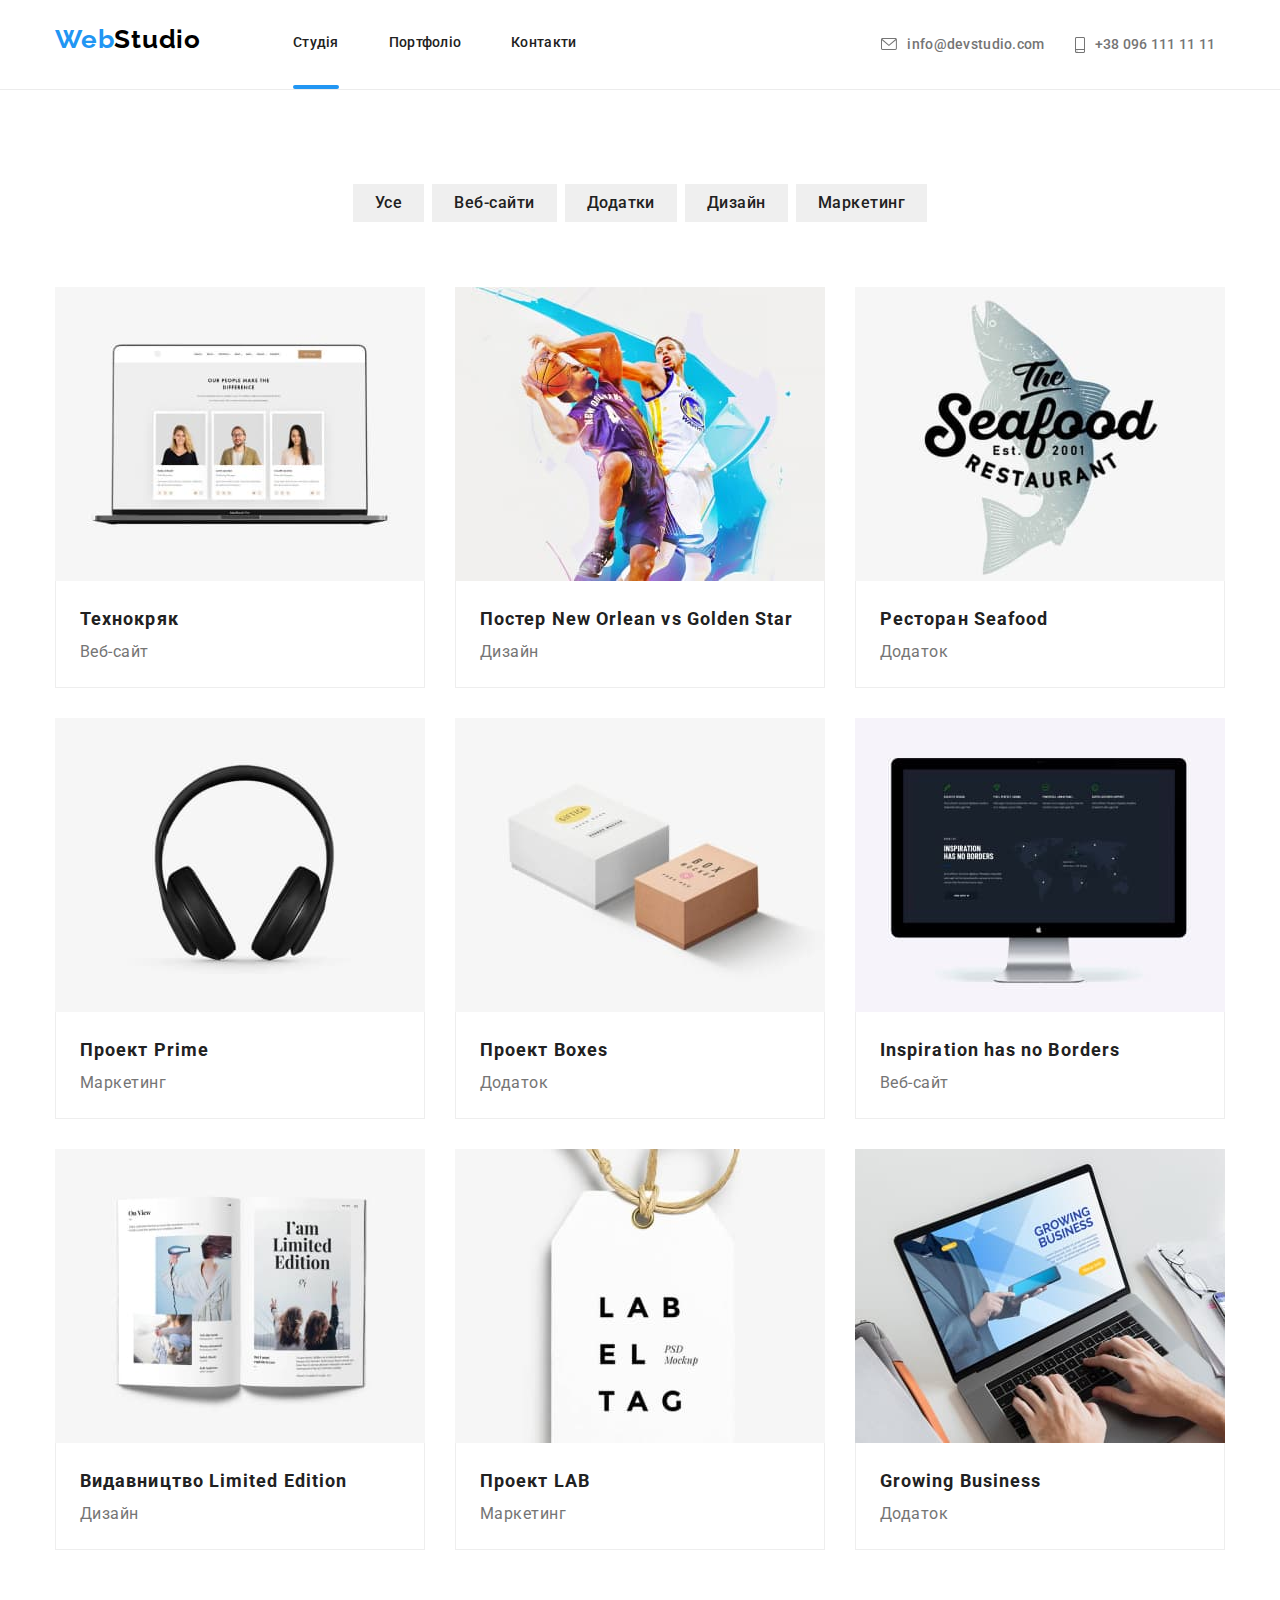
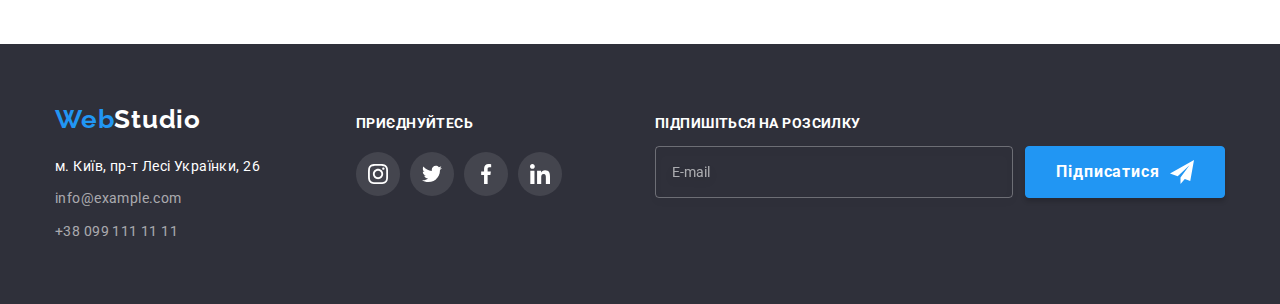
==== commit 4f0cb8e8: "222" ====
--- a/portfolio.html
+++ b/portfolio.html
@@ -28,9 +28,9 @@
               <div class="header-navigation">
                 <ul class="header-nav__list list">
                   <li class="header-nav__item">
-                    <a class="header-nav__link" href="./index.html">Студія</a></li>
+                    <a class="header-nav__link header-nav--current" href="./index.html">Студія</a></li>
                   <li class="header-nav__item">
-                    <a class="header-nav__link header-nav--current" href="./portfolio.html">Портфоліо</a></li>
+                    <a class="header-nav__link" href="./portfolio.html">Портфоліо</a></li>
                   <li class="header-nav__item">
                     <a class="header-nav__link" href="/">Контакти</a></li>
                 </ul>
@@ -43,12 +43,18 @@
                   <svg class="header-contacts__icon" width="16" height="12">
                     <use href="./images/symbol-defs.svg#envelope"></use>
                   </svg>
+                  <svg class="header-contacts__icon-tabl" width="14" height="10">
+                    <use href="./images/symbol-defs.svg#icon-envelope-tabl"></use>
+                  </svg>
                 </a>
                 </li>
                 <li class="header-contacts__item">
                   <a class="header-contacts__phone phone__size" aria-label="smartphone" href="tel:+380961111111">+38 096 111 11 11
                   <svg class="header-contacts__icon" width="10" height="16">
                     <use href="./images/symbol-defs.svg#smartphone"></use>
+                  </svg>
+                  <svg class="header-contacts__icon-tabl" width="10" height="14">
+                    <use href="./images/symbol-defs.svg#icon-smartphone-tabl"></use>
                   </svg>
                   </a>
                 </li>
@@ -84,12 +90,17 @@
         <li class="container-list__item">
           <a href="" class="container-list__overlay">
           <div class="linke-overlay">
-            <img src="./images/portfolio/img1.jpg" width="370"  alt="Технокряк Веб-сайт">
-            <div class="thumb-block">
-            <p class="thumb-block__text">Технокряк это современная площадка распространения коронавируса. Компании используют эту платформу для цифрового шпионажа и атак на защищённые сервера конкурентов.
-            </p>
-            </div>
-          </div>
+            <picture>
+              <source media='(min-width: 1200px)' srcset="./images/portfolio/x1200/img1.jpg 1x, ./images/portfolio/x1200/img1@2x.jpg 2x">
+              <source media='(min-width: 768px)' srcset="./images/portfolio/x768/img1.jpg 1x, ./images/portfolio/x768/img1@2x.jpg 2x">
+              <source media='(min-width: 320px)' srcset="./images/portfolio/x480/img1.jpg 1x, ./images/portfolio/x480/img1@2x.jpg 2x">
+              <img src="./images/portfolio/x1200/img1.jpg" width=""  alt="Технокряк Веб-сайт">
+            </picture>
+              <div class="thumb-block">
+                <p class="thumb-block__text">Технокряк это современная площадка распространения коронавируса. Компании используют эту платформу для цифрового шпионажа и атак на защищённые сервера конкурентов.
+                </p>
+              </div>
+            </div>
             <div class="container-list__details">
               <h2 class="container-list__subtitle">Технокряк</h2>
               <p class="container-list__text">Веб-сайт</p>
@@ -99,12 +110,17 @@
         <li class="container-list__item">
           <a href="" class="container-list__overlay">
             <div class="linke-overlay">
-              <img src="./images/portfolio/img2.jpg" width="370"  alt="Постер New Orlean vs Golden Star">
-            <div class="thumb-block">
-            <p class="thumb-block__text">Технокряк это современная площадка распространения коронавируса. Компании используют эту платформу для цифрового шпионажа и атак на защищённые сервера конкурентов.
-            </p>
-            </div>
-          </div>
+              <picture>
+                <source media='(min-width: 1200px)' srcset="./images/portfolio/x1200/img2.jpg 1x, ./images/portfolio/x1200/img2@2x.jpg 2x">
+                <source media='(min-width: 768px)' srcset="./images/portfolio/x768/img2.jpg 1x, ./images/portfolio/x768/img2@2x.jpg 2x">
+                <source media='(min-width: 320px)' srcset="./images/portfolio/x480/img2.jpg 1x, ./images/portfolio/x480/img2@2x.jpg 2x">
+                <img src="./images/portfolio/img2.jpg" width=""  alt="Постер New Orlean vs Golden Star">
+              </picture>
+              <div class="thumb-block">
+                <p class="thumb-block__text">Технокряк это современная площадка распространения коронавируса. Компании используют эту платформу для цифрового шпионажа и атак на защищённые сервера конкурентов.
+                </p>
+              </div>
+            </div>
               <div class="container-list__details">
               <h2 class="container-list__subtitle">Постер New Orlean vs Golden Star</h2>
               <p class="container-list__text">Дизайн</p>
@@ -114,12 +130,17 @@
         <li class="container-list__item">
           <a href="" class="container-list__overlay">
             <div class="linke-overlay">
-            <img src="./images/portfolio/img3.jpg" width="370"  alt="Ресторан Seafood">
-            <div class="thumb-block">
-            <p class="thumb-block__text">Технокряк это современная площадка распространения коронавируса. Компании используют эту платформу для цифрового шпионажа и атак на защищённые сервера конкурентов.
-            </p>
-            </div>
-          </div>
+              <picture>
+                <source media='(min-width: 1200px)' srcset="./images/portfolio/x1200/img3.jpg 1x, ./images/portfolio/x1200/img3@2x.jpg 2x">
+                <source media='(min-width: 768px)' srcset="./images/portfolio/x768/img3.jpg 1x, ./images/portfolio/x768/img3@2x.jpg 2x">
+                <source media='(min-width: 320px)' srcset="./images/portfolio/x480/img3.jpg 1x, ./images/portfolio/x480/img3@2x.jpg 2x">
+                <img src="./images/portfolio/img3.jpg" width=""  alt="Ресторан Seafood">
+              </picture>
+              <div class="thumb-block">
+                <p class="thumb-block__text">Технокряк это современная площадка распространения коронавируса. Компании используют эту платформу для цифрового шпионажа и атак на защищённые сервера конкурентов.
+                </p>
+              </div>
+            </div>
             <div class="container-list__details">
               <h2 class="container-list__subtitle">Ресторан Seafood</h2>
               <p class="container-list__text">Додаток</p>
@@ -128,13 +149,18 @@
         </li>
         <li class="container-list__item">
           <a href="" class="container-list__overlay">
-          <div class="linke-overlay">
-            <img src="./images/portfolio/img4.jpg" width="370"  alt="Проект Prime">
-            <div class="thumb-block">
-            <p class="thumb-block__text">Технокряк это современная площадка распространения коронавируса. Компании используют эту платформу для цифрового шпионажа и атак на защищённые сервера конкурентов.
-            </p>
-            </div>
-          </div>
+            <div class="linke-overlay">
+              <picture>
+                <source media='(min-width: 1200px)' srcset="./images/portfolio/x1200/img4.jpg 1x, ./images/portfolio/x1200/img4@2x.jpg 2x">
+                <source media='(min-width: 768px)' srcset="./images/portfolio/x768/img4.jpg 1x, ./images/portfolio/x768/img4@2x.jpg 2x">
+                <source media='(min-width: 320px)' srcset="./images/portfolio/x480/img4.jpg 1x, ./images/portfolio/x480/img4@2x.jpg 2x">
+                <img src="./images/portfolio/img4.jpg" width=""  alt="Проект Prime">
+              </picture>
+              <div class="thumb-block">
+                <p class="thumb-block__text">Технокряк это современная площадка распространения коронавируса. Компании используют эту платформу для цифрового шпионажа и атак на защищённые сервера конкурентов.
+                </p>
+              </div>
+            </div>
             <div class="container-list__details">
               <h2 class="container-list__subtitle">Проект Prime</h2>
               <p class="container-list__text">Маркетинг</p>
@@ -144,12 +170,17 @@
         <li class="container-list__item">
           <a href="" class="container-list__overlay">
             <div class="linke-overlay">
-            <img src="./images/portfolio/img5.jpg" width="370"  alt="Проект Boxes">
-            <div class="thumb-block">
-            <p class="thumb-block__text">Технокряк это современная площадка распространения коронавируса. Компании используют эту платформу для цифрового шпионажа и атак на защищённые сервера конкурентов.
-            </p>
-            </div>
-          </div>
+              <picture>
+                <source media='(min-width: 1200px)' srcset="./images/portfolio/x1200/img5.jpg 1x, ./images/portfolio/x1200/img5@2x.jpg 2x">
+                <source media='(min-width: 768px)' srcset="./images/portfolio/x768/img5.jpg 1x, ./images/portfolio/x768/img5@2x.jpg 2x">
+                <source media='(min-width: 320px)' srcset="./images/portfolio/x480/img5.jpg 1x, ./images/portfolio/x480/img5@2x.jpg 2x">
+                <img src="./images/portfolio/img5.jpg" width=""  alt="Проект Boxes">
+              </picture>
+              <div class="thumb-block">
+                <p class="thumb-block__text">Технокряк это современная площадка распространения коронавируса. Компании используют эту платформу для цифрового шпионажа и атак на защищённые сервера конкурентов.
+                </p>
+              </div>
+            </div>
             <div class="container-list__details">
               <h2 class="container-list__subtitle">Проект Boxes</h2>
               <p class="container-list__text">Додаток</p>
@@ -159,12 +190,17 @@
         <li class="container-list__item">
           <a href="" class="container-list__overlay">
             <div class="linke-overlay">
-            <img src="./images/portfolio/img6.jpg" width="370"  alt="Inspiration has no Borders">
-            <div class="thumb-block">
-            <p class="thumb-block__text">Технокряк это современная площадка распространения коронавируса. Компании используют эту платформу для цифрового шпионажа и атак на защищённые сервера конкурентов.
-            </p>
-            </div>
-          </div>
+              <picture>
+                <source media='(min-width: 1200px)' srcset="./images/portfolio/x1200/img6.jpg 1x, ./images/portfolio/x1200/img6@2x.jpg 2x">
+                <source media='(min-width: 768px)' srcset="./images/portfolio/x768/img6.jpg 1x, ./images/portfolio/x768/img6@2x.jpg 2x">
+                <source media='(min-width: 320px)' srcset="./images/portfolio/x480/img6.jpg 1x, ./images/portfolio/x480/img6@2x.jpg 2x">
+                <img src="./images/portfolio/img6.jpg" width=""  alt="Inspiration has no Borders">
+              </picture>
+              <div class="thumb-block">
+                <p class="thumb-block__text">Технокряк это современная площадка распространения коронавируса. Компании используют эту платформу для цифрового шпионажа и атак на защищённые сервера конкурентов.
+                </p>
+              </div>
+            </div>
             <div class="container-list__details">
               <h2 class="container-list__subtitle">Inspiration has no Borders</h2>
               <p class="container-list__text">Веб-сайт</p>
@@ -174,12 +210,17 @@
         <li class="container-list__item">
           <a href="" class="container-list__overlay">
             <div class="linke-overlay">
-            <img src="./images/portfolio/img7.jpg" width="370"  alt="Видавництво Limited Edition">
-            <div class="thumb-block">
-            <p class="thumb-block__text">Технокряк это современная площадка распространения коронавируса. Компании используют эту платформу для цифрового шпионажа и атак на защищённые сервера конкурентов.
-            </p>
-            </div>
-          </div>
+              <picture>
+                <source media='(min-width: 1200px)' srcset="./images/portfolio/x1200/img7.jpg 1x, ./images/portfolio/x1200/img7@2x.jpg 2x">
+                <source media='(min-width: 768px)' srcset="./images/portfolio/x768/img7.jpg 1x, ./images/portfolio/x768/img7@2x.jpg 2x">
+                <source media='(min-width: 320px)' srcset="./images/portfolio/x480/img7.jpg 1x, ./images/portfolio/x480/img7@2x.jpg 2x">
+                <img src="./images/portfolio/img7.jpg" width=""  alt="Видавництво Limited Edition">
+              </picture>
+              <div class="thumb-block">
+                <p class="thumb-block__text">Технокряк это современная площадка распространения коронавируса. Компании используют эту платформу для цифрового шпионажа и атак на защищённые сервера конкурентов.
+                </p>
+              </div>
+            </div>
             <div class="container-list__details">
               <h2 class="container-list__subtitle">Видавництво Limited Edition</h2>
               <p class="container-list__text">Дизайн</p>
@@ -189,12 +230,17 @@
         <li class="container-list__item">
           <a href="" class="container-list__overlay">
             <div class="linke-overlay">
-            <img src="./images/portfolio/img8.jpg" width="370"  alt="Проект LAB">
-            <div class="thumb-block">
-            <p class="thumb-block__text">Технокряк это современная площадка распространения коронавируса. Компании используют эту платформу для цифрового шпионажа и атак на защищённые сервера конкурентов.
-            </p>
-            </div>
-          </div>
+              <picture>
+                <source media='(min-width: 1200px)' srcset="./images/portfolio/x1200/img8.jpg 1x, ./images/portfolio/x1200/img8@2x.jpg 2x">
+                <source media='(min-width: 768px)' srcset="./images/portfolio/x768/img8.jpg 1x, ./images/portfolio/x768/img8@2x.jpg 2x">
+                <source media='(min-width: 320px)' srcset="./images/portfolio/x480/img8.jpg 1x, ./images/portfolio/x480/img8@2x.jpg 2x">
+                <img src="./images/portfolio/img8.jpg" width=""  alt="Проект LAB">
+              </picture>
+              <div class="thumb-block">
+                <p class="thumb-block__text">Технокряк это современная площадка распространения коронавируса. Компании используют эту платформу для цифрового шпионажа и атак на защищённые сервера конкурентов.
+                </p>
+              </div>
+            </div>
             <div class="container-list__details">
               <h2 class="container-list__subtitle">Проект LAB</h2>
               <p class="container-list__text">Маркетинг</p>
@@ -204,12 +250,17 @@
         <li class="container-list__item">
           <a href="" class="container-list__overlay">
             <div class="linke-overlay">
-            <img src="./images/portfolio/img9.jpg" width="370"  alt="Growing Business">
-            <div class="thumb-block">
-            <p class="thumb-block__text">Технокряк это современная площадка распространения коронавируса. Компании используют эту платформу для цифрового шпионажа и атак на защищённые сервера конкурентов.
-            </p>
-            </div>
-          </div>
+              <picture>
+                <source media='(min-width: 1200px)' srcset="./images/portfolio/x1200/img9.jpg 1x, ./images/portfolio/x1200/img9@2x.jpg 2x">
+                <source media='(min-width: 768px)' srcset="./images/portfolio/x768/img9.jpg 1x, ./images/portfolio/x768/img9@2x.jpg 2x">
+                <source media='(min-width: 320px)' srcset="./images/portfolio/x480/img9.jpg 1x, ./images/portfolio/x480/img9@2x.jpg 2x">
+                <img src="./images/portfolio/img9.jpg" width=""  alt="Growing Business">
+              </picture>
+              <div class="thumb-block">
+                <p class="thumb-block__text">Технокряк это современная площадка распространения коронавируса. Компании используют эту платформу для цифрового шпионажа и атак на защищённые сервера конкурентов.
+                </p>
+              </div>
+            </div>
             <div class="container-list__details">
               <h2 class="container-list__subtitle">Growing Business</h2>
               <p class="container-list__text">Додаток</p>
--- a/css/portfolio.min.css
+++ b/css/portfolio.min.css
@@ -1,2 +1,2 @@
-h1,h2,h3,h4,h5,h6,p{margin:0;padding:0}a{text-decoration:none}li{display:inline-block}img{display:block;max-width:100%;height:auto}ul{list-style:none;margin:0;padding:0}body{margin:0;font-family:'Roboto', sans-serif;font-size:14px;line-height:1.5;letter-spacing:0.03em;background-color:#fff;color:#757575}body.open-modal{overflow:hidden}.footer,.portfolio{padding:60px 0}@media screen and (min-width: 1200px){.footer,.portfolio{padding:94px 0}}.header-menu,.footer-contacts,.portfolio-menu,.container-list{margin-left:auto;margin-right:auto;padding-left:15px;padding-right:15px}@media screen and (min-width: 480px){.header-menu,.footer-contacts,.portfolio-menu,.container-list{width:480px}}@media screen and (min-width: 768px){.header-menu,.footer-contacts,.portfolio-menu,.container-list{width:768px}}@media screen and (min-width: 1200px){.header-menu,.footer-contacts,.portfolio-menu,.container-list{width:1200px}}.section-title{position:absolute;width:1px;height:1px;margin:-1px;padding:0;overflow:hidden;border:0;clip:rect(0 0 0 0)}.header-nav--current{color:#2196F3}@media screen and (min-width: 768px){.header-nav--current::after{content:"";display:block;position:relative;top:32px;bottom:-1px;width:100%;height:4px;background-color:#2196F3;-webkit-border-radius:2px;border-radius:2px}}.backdrop{position:fixed;top:0;left:0;width:100%;height:100%;background:rgba(0,0,0,0.2);z-index:1;opacity:1;-webkit-transition:opacity 250ms cubic-bezier(0.4, 0, 0.2, 1);-o-transition:opacity 250ms cubic-bezier(0.4, 0, 0.2, 1);transition:opacity 250ms cubic-bezier(0.4, 0, 0.2, 1);overflow-y:scroll}.modal{top:50%;left:50%;padding:40px;background-color:#fff;-webkit-box-shadow:0px 1px 3px rgba(0,0,0,0.12),0px 1px 1px rgba(0,0,0,0.14),0px 2px 1px rgba(0,0,0,0.2);box-shadow:0px 1px 3px rgba(0,0,0,0.12),0px 1px 1px rgba(0,0,0,0.14),0px 2px 1px rgba(0,0,0,0.2);-webkit-border-radius:4px;border-radius:4px;opacity:1;-webkit-transform:translate(-50%, -50%) scale(1);-ms-transform:translate(-50%, -50%) scale(1);transform:translate(-50%, -50%) scale(1);-webkit-transition:-webkit-transform 250ms cubic-bezier(0.4, 0, 0.2, 1);transition:-webkit-transform 250ms cubic-bezier(0.4, 0, 0.2, 1);-o-transition:transform 250ms cubic-bezier(0.4, 0, 0.2, 1);transition:transform 250ms cubic-bezier(0.4, 0, 0.2, 1);transition:transform 250ms cubic-bezier(0.4, 0, 0.2, 1), -webkit-transform 250ms cubic-bezier(0.4, 0, 0.2, 1)}@media screen and (max-width: 767px){.modal{width:450px;height:609px;-webkit-transform:translate(-50%, -65%);-ms-transform:translate(-50%, -65%);transform:translate(-50%, -65%)}}@media screen and (max-width: 1199px){.modal{position:absolute;width:450px;height:609px}}@media screen and (min-width: 1200px){.modal{position:absolute;width:528px;min-height:581px}}.backdrop.backdrop__is-hidden{opacity:0;pointer-events:none}.backdrop.backdrop__is-hidden .modal{-webkit-transform:translate(-50%, -50%) scale(0.7);-ms-transform:translate(-50%, -50%) scale(0.7);transform:translate(-50%, -50%) scale(0.7);opacity:0}.modal__title{font-size:20px;font-weight:700;line-height:1.17;letter-spacing:0.03em;text-align:center;color:#212121}.form__message{outline:none;width:100%;height:40px;border:1px solid rgba(33,33,33,0.2);-webkit-border-radius:4px;border-radius:4px;margin-top:4px;text-indent:42px;-webkit-transition:border 250ms cubic-bezier(0.4, 0, 0.2, 1);-o-transition:border 250ms cubic-bezier(0.4, 0, 0.2, 1);transition:border 250ms cubic-bezier(0.4, 0, 0.2, 1);font-family:inherit;height:120px;resize:none;padding:12px 16px;text-indent:0}.form__message::-webkit-input-placeholder{line-height:1.14;letter-spacing:0.01em;color:rgba(117,117,117,0.5)}.form__message:-ms-input-placeholder{line-height:1.14;letter-spacing:0.01em;color:rgba(117,117,117,0.5)}.form__message::-ms-input-placeholder{line-height:1.14;letter-spacing:0.01em;color:rgba(117,117,117,0.5)}.form__message::placeholder{line-height:1.14;letter-spacing:0.01em;color:rgba(117,117,117,0.5)}.form{margin-top:12px;width:100%}.form__field{font-size:12px;line-height:1.16;letter-spacing:0.01em;display:block;margin-bottom:10px;text-align:left;color:#757575;position:relative}.form__submit{display:block;color:#fff;background-color:#2196F3;font-family:Roboto, sans-serif;font-size:16px;font-weight:700;font-style:normal;line-height:1.88;letter-spacing:0.06em;text-align:center;-webkit-box-shadow:0px 4px 4px rgba(0,0,0,0.15);box-shadow:0px 4px 4px rgba(0,0,0,0.15);-webkit-border-radius:4px;border-radius:4px;border-color:#2196F3;cursor:pointer}.form__input{outline:none;width:100%;height:40px;border:1px solid rgba(33,33,33,0.2);-webkit-border-radius:4px;border-radius:4px;margin-top:4px;text-indent:42px;-webkit-transition:border 250ms cubic-bezier(0.4, 0, 0.2, 1);-o-transition:border 250ms cubic-bezier(0.4, 0, 0.2, 1);transition:border 250ms cubic-bezier(0.4, 0, 0.2, 1)}.form__input:focus{border:1px solid #2196F3;-webkit-border-radius:4px;border-radius:4px}.form__input:hover{border:1px solid #2196F3;-webkit-border-radius:4px;border-radius:4px}.form__icon{display:block;width:18px;height:18px;position:absolute;top:50%;left:12px;-webkit-transition:fill 250ms cubic-bezier(0.4, 0, 0.2, 1);-o-transition:fill 250ms cubic-bezier(0.4, 0, 0.2, 1);transition:fill 250ms cubic-bezier(0.4, 0, 0.2, 1)}.form__input:focus+.form__icon{fill:#2196F3}.form__input:hover+.form__icon{fill:#2196F3}.form__close{position:absolute;display:-webkit-box;display:-webkit-flex;display:-ms-flexbox;display:flex;-webkit-box-pack:center;-webkit-justify-content:center;-ms-flex-pack:center;justify-content:center;-webkit-box-align:center;-webkit-align-items:center;-ms-flex-align:center;align-items:center;width:30px;height:30px;top:8px;right:8px;background-color:#fff;border:1px solid rgba(0,0,0,0.1);-webkit-border-radius:50%;border-radius:50%;cursor:pointer}.form__close-icon{position:absolute;-webkit-transition:fill 250ms cubic-bezier(0.4, 0, 0.2, 1);-o-transition:fill 250ms cubic-bezier(0.4, 0, 0.2, 1);transition:fill 250ms cubic-bezier(0.4, 0, 0.2, 1)}.form__close:hover .form__close-icon{fill:#2196F3}.form__policy-box{color:#757575;margin-bottom:30px;display:-webkit-box;display:-webkit-flex;display:-ms-flexbox;display:flex;-webkit-box-align:center;-webkit-align-items:center;-ms-flex-align:center;align-items:center;-webkit-box-pack:center;-webkit-justify-content:center;-ms-flex-pack:center;justify-content:center}@media screen and (max-width: 1199px){.form__policy-box{font-size:12px;line-height:1.16}}@media screen and (min-width: 1200px){.form__policy-box{font-size:14px;line-height:1.71}}.form__policy-link{-webkit-text-decoration-line:underline;text-decoration-line:underline;color:#2196F3}@media screen and (max-width: 1199px){.form__policy-link{font-size:12px;line-height:1.16}}@media screen and (mix-width: 1200px){.form__policy-link{font-size:14px;line-height:1.71}}.form__policy-checkbox{position:absolute;width:1px;height:1px;margin:-1px;padding:0;overflow:hidden;border:0;clip:rect(0 0 0 0)}.form__policy-checkbox:checked+.form__policy-box::before{background-color:#2196F3;background-image:url(../images/1/icon-check.svg);background-repeat:no-repeat;background-position:center;-webkit-background-size:contain;background-size:contain;border-color:#2196F3}.form__policy-checkbox:focus+.form__policy-box::before{border:1px solid #2196F3}.form__policy-box::before{content:"";width:16px;height:16px;-webkit-border-radius:2px;border-radius:2px;margin-right:8px;border:1px solid #212121;-webkit-transition:border-color 250ms cubic-bezier(0.4, 0, 0.2, 1);-o-transition:border-color 250ms cubic-bezier(0.4, 0, 0.2, 1);transition:border-color 250ms cubic-bezier(0.4, 0, 0.2, 1)}.submit-btn{padding:0;margin:0 auto;padding:10px 55px}.header-menu{display:-webkit-box;display:-webkit-flex;display:-ms-flexbox;display:flex;padding:0;position:relative}@media screen and (max-width: 767px){.header-menu{width:100%;padding-left:15px;padding-right:15px}}.header-nav__logo{font-family:Raleway;font-style:normal;font-weight:700;font-size:24px;line-height:1.16;letter-spacing:0.03em;color:#000}@media screen and (max-width: 767px){.header-nav__logo{padding-top:16px;padding-bottom:16px}}@media screen and (min-width: 768px){.header-nav__logo{padding-top:26px;padding-bottom:26px}}@media screen and (min-width: 1200px){.header-nav__logo{width:145px;padding-top:24px;padding-bottom:25px;font-size:26px;line-height:1.19;letter-spacing:0.03em;color:#000}}.header-nav__web{color:#2196F3}.header-button{display:-webkit-inline-box;display:-webkit-inline-flex;display:-ms-inline-flexbox;display:inline-flex;z-index:2;margin:0;padding:0;border:none;background-color:transparent;margin:10px 0 10px auto;-webkit-transition:fill 250ms cubic-bezier(0.4, 0, 0.2, 1);-o-transition:fill 250ms cubic-bezier(0.4, 0, 0.2, 1);transition:fill 250ms cubic-bezier(0.4, 0, 0.2, 1)}.header-button:focus{fill:#2196F3}@media screen and (min-width: 768px){.header-button{display:none}}.header-button .icon-close{display:none}.header-button.is-open .icon-close{display:block}.header-button.is-open .icon-menu{display:none}.header-window{background-color:#fff;z-index:1}@media screen and (max-width: 767px){.header-window{display:none;position:absolute;top:0;left:0;width:100%;padding:48px 40px;background:#FFFFFF;-webkit-box-shadow:0px 4px 8px rgba(0,0,0,0.04),0px 2px 4px rgba(0,0,0,0.08),0px 1px 3px rgba(0,0,0,0.16);box-shadow:0px 4px 8px rgba(0,0,0,0.04),0px 2px 4px rgba(0,0,0,0.08),0px 1px 3px rgba(0,0,0,0.16);-webkit-transform:translateY(-100%);-ms-transform:translateY(-100%);transform:translateY(-100%);-webkit-transition:-webkit-transform 250ms cubic-bezier(0.4, 0, 0.2, 1);transition:-webkit-transform 250ms cubic-bezier(0.4, 0, 0.2, 1);-o-transition:transform 250ms cubic-bezier(0.4, 0, 0.2, 1);transition:transform 250ms cubic-bezier(0.4, 0, 0.2, 1);transition:transform 250ms cubic-bezier(0.4, 0, 0.2, 1), -webkit-transform 250ms cubic-bezier(0.4, 0, 0.2, 1)}.header-window.is-open{display:block;-webkit-transform:translateY(0);-ms-transform:translateY(0);transform:translateY(0)}}@media screen and (min-width: 768px){.header-window{display:-webkit-box;display:-webkit-flex;display:-ms-flexbox;display:flex;margin-left:93px}}@media screen and (max-width: 767px){.header-navigation{margin-bottom:302px}}@media screen and (min-width: 768px){.header-navigation{padding-top:32px;margin-bottom:32px}}@media screen and (min-width: 768px){.header-nav__list{display:-webkit-box;display:-webkit-flex;display:-ms-flexbox;display:flex}}@media screen and (max-width: 767px){.header-nav__item{display:block}.header-nav__item:not(:last-child){margin-bottom:32px}}@media screen and (min-width: 768px){.header-nav__list .header-nav__item+.header-nav__item{margin-left:50px}}.header-nav__link{font-weight:500;font-size:40px;line-height:47px;text-align:center;letter-spacing:0.02em;color:#212121;-webkit-transition-property:color;-o-transition-property:color;transition-property:color;-webkit-transition-duration:250ms;-o-transition-duration:250ms;transition-duration:250ms;-webkit-transition-timing-function:cubic-bezier(0.4, 0, 0.2, 1);-o-transition-timing-function:cubic-bezier(0.4, 0, 0.2, 1);transition-timing-function:cubic-bezier(0.4, 0, 0.2, 1)}@media screen and (min-width: 768px){.header-nav__link{font-size:14px;line-height:1.14;letter-spacing:0.02em}}@media screen and (max-width: 767px){.header-contacts{padding-bottom:64px}}@media screen and (min-width: 768px) and (max-width: 1199px){.header-contacts{margin-left:84px;padding-top:21px;padding-bottom:21px}}@media screen and (min-width: 1200px){.header-contacts{text-align:center;-webkit-box-pack:center;-webkit-justify-content:center;-ms-flex-pack:center;justify-content:center;display:-webkit-box;display:-webkit-flex;display:-ms-flexbox;display:flex}}.header-contacts__menu{display:-webkit-box;display:-webkit-flex;display:-ms-flexbox;display:flex}@media screen and (max-width: 767px){.header-contacts__menu{-webkit-box-orient:vertical;-webkit-box-direction:reverse;-webkit-flex-direction:column-reverse;-ms-flex-direction:column-reverse;flex-direction:column-reverse}}@media screen and (min-width: 768px){.header-contacts__menu{-webkit-flex-wrap:wrap;-ms-flex-wrap:wrap;flex-wrap:wrap}}@media screen and (min-width: 1200px){.header-contacts__menu{margin-left:auto;-webkit-flex-wrap:nowrap;-ms-flex-wrap:nowrap;flex-wrap:nowrap}}@media screen and (max-width: 767px){.header-contacts__item:not(:first-child){margin-bottom:32px}}@media screen and (min-width: 768px) and (max-width: 1199px){.header-contacts__item:not(:last-child){margin-bottom:10px}}@media screen and (min-width: 1200px){.header-contacts__item{margin-left:305px;display:-webkit-inline-box;display:-webkit-inline-flex;display:-ms-inline-flexbox;display:inline-flex;-webkit-box-pack:center;-webkit-justify-content:center;-ms-flex-pack:center;justify-content:center;-webkit-box-align:center;-webkit-align-items:center;-ms-flex-align:center;align-items:center}.header-contacts .header-contacts__item+.header-contacts__item{margin-left:30px}}.header-contacts__mail,.header-contacts__phone{font-weight:500;letter-spacing:0.02em;color:#757575;-webkit-transition-property:color;-o-transition-property:color;transition-property:color;-webkit-transition-duration:250ms;-o-transition-duration:250ms;transition-duration:250ms;-webkit-transition-timing-function:cubic-bezier(0.4, 0, 0.2, 1);-o-transition-timing-function:cubic-bezier(0.4, 0, 0.2, 1);transition-timing-function:cubic-bezier(0.4, 0, 0.2, 1)}@media screen and (min-width: 768px){.header-contacts__mail,.header-contacts__phone{display:-webkit-box;display:-webkit-flex;display:-ms-flexbox;display:flex;-webkit-box-align:center;-webkit-align-items:center;-ms-flex-align:center;align-items:center;-webkit-box-pack:center;-webkit-justify-content:center;-ms-flex-pack:center;justify-content:center;-webkit-box-orient:horizontal;-webkit-box-direction:reverse;-webkit-flex-direction:row-reverse;-ms-flex-direction:row-reverse;flex-direction:row-reverse;font-size:12px;line-height:1.16}}@media screen and (min-width: 1200px){.header-contacts__mail,.header-contacts__phone{font-size:14px;line-height:1.14}}.header-contacts__mail:hover,.header-contacts__mail:focus,.header-contacts__phone:hover,.header-contacts__phone:focus{color:#2196F3}.mail__size{min-width:135px}@media screen and (max-width: 767px){.mail__size{font-size:24px;line-height:1.16;letter-spacing:0.02em}}.phone__size{min-width:122px}@media screen and (max-width: 767px){.phone__size{font-size:34px;line-height:1.17;letter-spacing:0.02em}}.header-contacts__icon{display:none}@media screen and (min-width: 768px){.header-contacts__icon{display:inline-block;margin-right:10px;fill:#757575;-webkit-transition-property:fill;-o-transition-property:fill;transition-property:fill;-webkit-transition-duration:250ms;-o-transition-duration:250ms;transition-duration:250ms;-webkit-transition-timing-function:cubic-bezier(0.4, 0, 0.2, 1);-o-transition-timing-function:cubic-bezier(0.4, 0, 0.2, 1);transition-timing-function:cubic-bezier(0.4, 0, 0.2, 1)}}.header-social__item:not(:last-child){padding-right:10px;border-right:1px solid rgba(33,33,33,0.2)}.header-social__link{font-weight:500;font-size:18px;line-height:1.22;letter-spacing:0.02em;color:#757575;-webkit-transition:color 250ms cubic-bezier(0.4, 0, 0.2, 1);-o-transition:color 250ms cubic-bezier(0.4, 0, 0.2, 1);transition:color 250ms cubic-bezier(0.4, 0, 0.2, 1)}.header-social__link:hover,.header-social__link:focus{color:#2196F3}.header-social__item:not(:first-child){margin-left:10px}.header-nav__link:hover,.header-nav__link:focus{color:#2196F3}.header-contacts__phone:hover .header-contacts__icon,.header-contacts__phone:focus .header-contacts__icon{fill:#2196F3}.header-contacts__mail:hover .header-contacts__icon,.header-contacts__mail:focus .header-contacts__icon{fill:#2196F3}@media screen and (min-width: 768px){.header-social{display:none}}.footer{background-color:#2F303A}@media screen and (min-width: 1200px){.footer{padding-top:60px;padding-bottom:60px}}@media screen and (max-width: 767px){.footer-contacts{width:100%}}@media screen and (min-width: 768px){.footer-contacts{padding-left:0;padding-right:0;margin-left:auto;margin-right:auto}}@media screen and (min-width: 1200px){.footer-contacts{display:-webkit-box;display:-webkit-flex;display:-ms-flexbox;display:flex;-webkit-box-align:baseline;-webkit-align-items:baseline;-ms-flex-align:baseline;align-items:baseline;margin-left:auto;margin-right:auto;padding-left:15px;padding-right:15px}}@media screen and (min-width: 768px){.footer-wrapper{margin:0;padding:0;display:-webkit-box;display:-webkit-flex;display:-ms-flexbox;display:flex;-webkit-justify-content:space-around;-ms-flex-pack:distribute;justify-content:space-around;margin-bottom:60px}}@media screen and (min-width: 1200px){.footer-wrapper{margin-left:0;margin-bottom:0;-webkit-box-align:baseline;-webkit-align-items:baseline;-ms-flex-align:baseline;align-items:baseline}}@media screen and (max-width: 767px){.contacts-box{margin-bottom:60px;text-align:center}}@media screen and (min-width: 1200px){.contacts-box{text-align:none;margin-bottom:0}}.contacts-box__logo{font-family:Raleway;font-style:normal;font-weight:700;display:inline-block;margin:0 auto;margin-bottom:20px;letter-spacing:0.03em;color:#fff;font-size:24px;line-height:1.17}@media screen and (min-width: 1200px){.contacts-box__logo{font-size:26px;line-height:1.19}}.contacts-box__web{color:#2196F3}.contacts__menu{display:inline-block;width:231px}.contacts__menu>.contacts__list{font-style:normal;font-weight:400;font-size:14px;line-height:1.71;letter-spacing:0.03em}.contacts__item{display:inline-block}@media screen and (max-width: 1199px){.contacts__item:not(:last-child){margin-bottom:8px}}@media screen and (min-width: 1200px){.contacts__item{display:block}.contacts__item:not(:last-child){margin-bottom:9px}}.contacts__mail,.contacts__phone{-webkit-transition-property:color;-o-transition-property:color;transition-property:color;-webkit-transition-duration:250ms;-o-transition-duration:250ms;transition-duration:250ms;-webkit-transition-timing-function:cubic-bezier(0.4, 0, 0.2, 1);-o-transition-timing-function:cubic-bezier(0.4, 0, 0.2, 1);transition-timing-function:cubic-bezier(0.4, 0, 0.2, 1);color:rgba(255,255,255,0.6)}.contacts__mail:hover,.contacts__mail:focus,.contacts__phone:hover,.contacts__phone:focus{color:#2196F3}.contacts__address{-webkit-transition-property:color;-o-transition-property:color;transition-property:color;-webkit-transition-duration:250ms;-o-transition-duration:250ms;transition-duration:250ms;-webkit-transition-timing-function:cubic-bezier(0.4, 0, 0.2, 1);-o-transition-timing-function:cubic-bezier(0.4, 0, 0.2, 1);transition-timing-function:cubic-bezier(0.4, 0, 0.2, 1);color:#fff}.contacts__address:hover,.contacts__address:focus{color:#2196F3}@media screen and (max-width: 1199px){.comming{display:-webkit-box;display:-webkit-flex;display:-ms-flexbox;display:flex;-webkit-box-orient:vertical;-webkit-box-direction:normal;-webkit-flex-direction:column;-ms-flex-direction:column;flex-direction:column;margin-bottom:60px}}@media screen and (min-width: 1200px){.comming{padding:0;margin:0;margin-left:70px}}.comming__subtitle{margin-bottom:20px;font-weight:700;font-size:14px;line-height:1.14;text-transform:uppercase;letter-spacing:0.03em;color:#fff}@media screen and (max-width: 1199px){.comming__subtitle{text-align:center}}@media screen and (min-width: 1200px){.comming__subtitle{text-align:left}}.social-box{-webkit-box-align:center;-webkit-align-items:center;-ms-flex-align:center;align-items:center}@media screen and (max-width: 1199px){.social-box{-webkit-box-pack:center;-webkit-justify-content:center;-ms-flex-pack:center;justify-content:center;margin-left:auto;margin-right:auto}}@media screen and (min-width: 1200px){.social-box{-webkit-box-pack:unset;-webkit-justify-content:unset;-ms-flex-pack:unset;justify-content:unset}}.social-box__item:not(:last-child){margin-right:10px}.social-box__link{display:block;width:44px;height:44px;-webkit-border-radius:50%;border-radius:50%;background-color:rgba(255,255,255,0.1);-webkit-transition-property:background-color;-o-transition-property:background-color;transition-property:background-color;-webkit-transition-duration:250ms;-o-transition-duration:250ms;transition-duration:250ms;-webkit-transition-timing-function:cubic-bezier(0.4, 0, 0.2, 1);-o-transition-timing-function:cubic-bezier(0.4, 0, 0.2, 1);transition-timing-function:cubic-bezier(0.4, 0, 0.2, 1)}.social-box__link:hover,.social-box__link:focus{background-color:#2196F3;color:#fff}.social-box__icon{width:20px;height:20px;fill:#fff}.instagram1,.twitter1,.facebook1,.linkedin1{display:-webkit-box;display:-webkit-flex;display:-ms-flexbox;display:flex;-webkit-box-align:center;-webkit-align-items:center;-ms-flex-align:center;align-items:center;-webkit-box-pack:center;-webkit-justify-content:center;-ms-flex-pack:center;justify-content:center}.subscribe{padding:0;margin:0;text-align:center}@media screen and (min-width: 1200px){.subscribe{margin-left:auto;text-align:start}}.subscribe__title{font-weight:700;letter-spacing:0.03em;line-height:1.17;margin-bottom:20px;text-transform:uppercase;color:#fff}@media screen and (min-width: 1200px){.subscribe__title{text-align:start}}.subscribe-form{display:inline-block}@media screen and (min-width: 1200px){.subscribe-form{display:-webkit-box;display:-webkit-flex;display:-ms-flexbox;display:flex}}.subscribe-field{margin:0;padding:0}@media screen and (min-width: 1200px){.subscribe-field{position:relative;display:-webkit-box;display:-webkit-flex;display:-ms-flexbox;display:flex}}.subscribe-field__input{min-height:50px;padding-left:16px;border:1px solid rgba(255,255,255,0.3);-webkit-box-sizing:border-box;box-sizing:border-box;-webkit-filter:drop-shadow(0px 4px 4px rgba(0,0,0,0.15));filter:drop-shadow(0px 4px 4px rgba(0,0,0,0.15));-webkit-border-radius:4px;border-radius:4px;background-color:transparent;color:rgba(255,255,255,0.6);outline:transparent;width:100%;max-width:450px;margin-bottom:20px;-webkit-transition:border-color 250ms cubic-bezier(0.4, 0, 0.2, 1);-o-transition:border-color 250ms cubic-bezier(0.4, 0, 0.2, 1);transition:border-color 250ms cubic-bezier(0.4, 0, 0.2, 1)}@media screen and (max-width: 767px){.subscribe-field__input{margin-bottom:20px}}@media screen and (min-width: 1200px){.subscribe-field__input{width:358px;margin-right:12px;margin-top:0;margin-bottom:0}}.subscribe-field__input:hover,.subscribe-field__input:focus{border-color:#2196F3}.subscribe-field__input::-webkit-input-placeholder{color:rgba(255,255,255,0.6)}.subscribe-field__input:-ms-input-placeholder{color:rgba(255,255,255,0.6)}.subscribe-field__input::-ms-input-placeholder{color:rgba(255,255,255,0.6)}.subscribe-field__input::placeholder{color:rgba(255,255,255,0.6)}.subscribe-field__submit{margin:0;font-size:16px;font-weight:700;line-height:1.875;letter-spacing:0.06em;padding:0;text-align:center;padding:10px 28px;min-width:200px;background-color:rgba(255,255,255,0.1);color:#fff;border:1px solid rgba(255,255,255,0.3);-webkit-border-radius:4px;border-radius:4px;cursor:pointer;display:-webkit-box;display:-webkit-flex;display:-ms-flexbox;display:flex;-webkit-box-pack:center;-webkit-justify-content:center;-ms-flex-pack:center;justify-content:center;-webkit-box-align:center;-webkit-align-items:center;-ms-flex-align:center;align-items:center;-webkit-transition:background-color 250ms cubic-bezier(0.4, 0, 0.2, 1),border-color 250ms cubic-bezier(0.4, 0, 0.2, 1);-o-transition:background-color 250ms cubic-bezier(0.4, 0, 0.2, 1),border-color 250ms cubic-bezier(0.4, 0, 0.2, 1);transition:background-color 250ms cubic-bezier(0.4, 0, 0.2, 1),border-color 250ms cubic-bezier(0.4, 0, 0.2, 1);outline:transparent}@media screen and (max-width: 1199px){.subscribe-field__submit{margin-left:auto;margin-right:auto}}.subscribe-field__submit:hover,.subscribe-field__submit:focus{background-color:#2196F3;border-color:#2196F3}.subscribe-field__icon{margin-left:10px}.header{border-bottom:1px solid #ECECEC}.portfolio-menu{display:-webkit-box;display:-webkit-flex;display:-ms-flexbox;display:flex;-webkit-flex-wrap:wrap;-ms-flex-wrap:wrap;flex-wrap:wrap;margin-bottom:40px;font-weight:500;font-size:16px;line-height:1.62;text-align:center;letter-spacing:0.03em;color:#212121}@media screen and (min-width: 768px){.portfolio-menu{-webkit-box-pack:center;-webkit-justify-content:center;-ms-flex-pack:center;justify-content:center}}@media screen and (min-width: 1200px){.portfolio-menu{margin-bottom:50px}}.portfolio-menu__item{margin-left:8px}.portfolio-menu__item:first-child{margin-left:0}.portfolio-menu__item:not(:last-child){margin-bottom:15px}.portfolio-menu__button{font-style:normal;font-weight:500;font-size:16px;line-height:1.62;text-align:center;letter-spacing:0.03em;padding:6px 22px;color:#212121;border:none;border-style:solid;border-color:#F5F4FA;-webkit-transition:color 250ms cubic-bezier(0.4, 0, 0.2, 1);-o-transition:color 250ms cubic-bezier(0.4, 0, 0.2, 1);transition:color 250ms cubic-bezier(0.4, 0, 0.2, 1);-webkit-transition:bacground-color 250ms cubic-bezier(0.4, 0, 0.2, 1);-o-transition:bacground-color 250ms cubic-bezier(0.4, 0, 0.2, 1);transition:bacground-color 250ms cubic-bezier(0.4, 0, 0.2, 1);-webkit-transition:-webkit-box-shadow 250ms cubic-bezier(0.4, 0, 0.2, 1);transition:-webkit-box-shadow 250ms cubic-bezier(0.4, 0, 0.2, 1);-o-transition:box-shadow 250ms cubic-bezier(0.4, 0, 0.2, 1);transition:box-shadow 250ms cubic-bezier(0.4, 0, 0.2, 1);transition:box-shadow 250ms cubic-bezier(0.4, 0, 0.2, 1), -webkit-box-shadow 250ms cubic-bezier(0.4, 0, 0.2, 1);-webkit-transition:border-color 250ms cubic-bezier(0.4, 0, 0.2, 1);-o-transition:border-color 250ms cubic-bezier(0.4, 0, 0.2, 1);transition:border-color 250ms cubic-bezier(0.4, 0, 0.2, 1);cursor:pointer;border:none}.portfolio-menu__button:hover,.portfolio-menu__button:focus{color:#fff;background-color:#2196F3;-webkit-box-shadow:0px 3px 1px rgba(0,0,0,0.1),0px 1px 2px rgba(0,0,0,0.08),0px 2px 2px rgba(0,0,0,0.12);box-shadow:0px 3px 1px rgba(0,0,0,0.1),0px 1px 2px rgba(0,0,0,0.08),0px 2px 2px rgba(0,0,0,0.12)}@media screen and (min-width: 768px){.container-list{display:-webkit-box;display:-webkit-flex;display:-ms-flexbox;display:flex;-webkit-flex-wrap:wrap;-ms-flex-wrap:wrap;flex-wrap:wrap}}.container-list__item{-webkit-transition-property:background-color;-o-transition-property:background-color;transition-property:background-color;-webkit-transition-duration:250ms;-o-transition-duration:250ms;transition-duration:250ms;-webkit-transition-timing-function:cubic-bezier(0.4, 0, 0.2, 1);-o-transition-timing-function:cubic-bezier(0.4, 0, 0.2, 1);transition-timing-function:cubic-bezier(0.4, 0, 0.2, 1);-webkit-transition-property:-webkit-box-shadow;transition-property:-webkit-box-shadow;-o-transition-property:box-shadow;transition-property:box-shadow;transition-property:box-shadow, -webkit-box-shadow;transition-duration:250ms;transition-timing-function:cubic-bezier(0.4, 0, 0.2, 1)}.container-list__item:hover{-webkit-box-shadow:0px 1px 1px rgba(0,0,0,0.12),0px 4px 4px rgba(0,0,0,0.06),1px 4px 6px rgba(0,0,0,0.16);box-shadow:0px 1px 1px rgba(0,0,0,0.12),0px 4px 4px rgba(0,0,0,0.06),1px 4px 6px rgba(0,0,0,0.16)}@media screen and (max-width: 767px){.container-list__item{width:100%;max-width:450px}.container-list__item:not(:last-child){margin-bottom:30px}}@media screen and (min-width: 768px) and (max-width: 1199px){.container-list__item{width:-webkit-calc((100% - 30px) / 2);width:calc((100% - 30px) / 2);max-width:354px;margin-right:30px;margin-bottom:30px}.container-list__item:nth-child(2n){margin-right:0}.container-list__item:nth-last-child(-n+2){margin-bottom:0}}@media screen and (min-width: 1200px){.container-list__item{width:-webkit-calc((100% - 60px) / 3);width:calc((100% - 60px) / 3);margin-right:30px;margin-bottom:30px}.container-list__item:nth-child(3n){margin-right:0}.container-list__item:nth-last-child(-n+3){margin-bottom:0}}.container-list__details{padding-top:20px;padding-bottom:20px;padding-left:24px;border-bottom:1px solid #eee;border-left:1px solid #eee;border-right:1px solid #eee}.container-list__subtitle{font-weight:700;font-size:18px;line-height:2;letter-spacing:0.06em;color:#212121}.container-list__text{font-weight:400;font-size:16px;line-height:1.87;letter-spacing:0.03em;color:#757575}.linke-overlay{position:relative;overflow:hidden}.thumb-block{position:absolute;top:0;left:0;width:100%;height:100%;background:rgba(33,150,243,0.9);padding:63px 24px;-webkit-transform:translatey(101%);-ms-transform:translatey(101%);transform:translatey(101%);-webkit-transition:-webkit-transform 250ms cubic-bezier(0.4, 0, 0.2, 1) 250ms;transition:-webkit-transform 250ms cubic-bezier(0.4, 0, 0.2, 1) 250ms;-o-transition:transform 250ms cubic-bezier(0.4, 0, 0.2, 1) 250ms;transition:transform 250ms cubic-bezier(0.4, 0, 0.2, 1) 250ms;transition:transform 250ms cubic-bezier(0.4, 0, 0.2, 1) 250ms, -webkit-transform 250ms cubic-bezier(0.4, 0, 0.2, 1) 250ms}.thumb-block__text{font-size:18px;line-height:1.56;letter-spacing:0.03em;color:#fff}.container-list__overlay:hover .thumb-block,.container-list__overlay:focus .thumb-block{-webkit-transform:translateY(0);-ms-transform:translateY(0);transform:translateY(0);overflow:visible}.container-list__overlay:focus{-webkit-transform:translateY(0);-ms-transform:translateY(0);transform:translateY(0);opacity:1}.thumb-block__text{font-size:18px;line-height:1.56;letter-spacing:0.03em;color:#fff}
+h1,h2,h3,h4,h5,h6,p{margin:0;padding:0}a{text-decoration:none}li{display:inline-block}img{display:block;max-width:100%;height:auto}ul{list-style:none;margin:0;padding:0}body{margin:0;font-family:'Roboto', sans-serif;font-size:14px;line-height:1.5;letter-spacing:0.03em;background-color:#fff;color:#757575}body.open-modal{overflow:hidden}.footer,.portfolio{padding:60px 0}@media screen and (min-width: 1200px){.footer,.portfolio{padding:94px 0}}.header-menu,.footer-contacts,.portfolio-menu,.container-list{margin-left:auto;margin-right:auto;padding-left:15px;padding-right:15px}@media screen and (min-width: 480px){.header-menu,.footer-contacts,.portfolio-menu,.container-list{width:480px}}@media screen and (min-width: 768px){.header-menu,.footer-contacts,.portfolio-menu,.container-list{width:768px}}@media screen and (min-width: 1200px){.header-menu,.footer-contacts,.portfolio-menu,.container-list{width:1200px}}.section-title{position:absolute;width:1px;height:1px;margin:-1px;padding:0;overflow:hidden;border:0;clip:rect(0 0 0 0)}.header-nav--current{color:#2196F3}@media screen and (min-width: 768px){.header-nav--current::after{content:"";display:block;position:relative;top:32px;bottom:-1px;width:100%;height:4px;background-color:#2196F3;-webkit-border-radius:2px;border-radius:2px}}.backdrop{position:fixed;top:0;left:0;width:100%;height:100%;background:rgba(0,0,0,0.2);z-index:1;opacity:1;-webkit-transition:opacity 250ms cubic-bezier(0.4, 0, 0.2, 1);-o-transition:opacity 250ms cubic-bezier(0.4, 0, 0.2, 1);transition:opacity 250ms cubic-bezier(0.4, 0, 0.2, 1);overflow-y:scroll}.modal{top:85%;left:50%;padding:40px;background-color:#fff;-webkit-box-shadow:0px 1px 3px rgba(0,0,0,0.12),0px 1px 1px rgba(0,0,0,0.14),0px 2px 1px rgba(0,0,0,0.2);box-shadow:0px 1px 3px rgba(0,0,0,0.12),0px 1px 1px rgba(0,0,0,0.14),0px 2px 1px rgba(0,0,0,0.2);-webkit-border-radius:4px;border-radius:4px;opacity:1;-webkit-transform:translate(-50%, -50%) scale(1);-ms-transform:translate(-50%, -50%) scale(1);transform:translate(-50%, -50%) scale(1);-webkit-transition:-webkit-transform 250ms cubic-bezier(0.4, 0, 0.2, 1);transition:-webkit-transform 250ms cubic-bezier(0.4, 0, 0.2, 1);-o-transition:transform 250ms cubic-bezier(0.4, 0, 0.2, 1);transition:transform 250ms cubic-bezier(0.4, 0, 0.2, 1);transition:transform 250ms cubic-bezier(0.4, 0, 0.2, 1), -webkit-transform 250ms cubic-bezier(0.4, 0, 0.2, 1);width:100%;position:absolute;max-width:450px;height:609px}@media screen and (max-width: 767px){.modal{-webkit-transform:translate(-50%, -65%);-ms-transform:translate(-50%, -65%);transform:translate(-50%, -65%)}}@media screen and (min-width: 1200px){.modal{-webkit-transform:translate(-50%, -50%);-ms-transform:translate(-50%, -50%);transform:translate(-50%, -50%);width:528px;min-height:581px}}.backdrop.backdrop__is-hidden{opacity:0;pointer-events:none}.backdrop.backdrop__is-hidden .modal{-webkit-transform:translate(-50%, -50%) scale(0.7);-ms-transform:translate(-50%, -50%) scale(0.7);transform:translate(-50%, -50%) scale(0.7);opacity:0}.modal__title{font-size:20px;font-weight:700;line-height:1.17;letter-spacing:0.03em;text-align:center;color:#212121}.form__message{outline:none;width:100%;height:40px;border:1px solid rgba(33,33,33,0.2);-webkit-border-radius:4px;border-radius:4px;margin-top:4px;text-indent:42px;-webkit-transition:border 250ms cubic-bezier(0.4, 0, 0.2, 1);-o-transition:border 250ms cubic-bezier(0.4, 0, 0.2, 1);transition:border 250ms cubic-bezier(0.4, 0, 0.2, 1);font-family:inherit;height:120px;resize:none;padding:12px 16px;text-indent:0}.form__message::-webkit-input-placeholder{line-height:1.14;letter-spacing:0.01em;color:rgba(117,117,117,0.5)}.form__message:-ms-input-placeholder{line-height:1.14;letter-spacing:0.01em;color:rgba(117,117,117,0.5)}.form__message::-ms-input-placeholder{line-height:1.14;letter-spacing:0.01em;color:rgba(117,117,117,0.5)}.form__message::placeholder{line-height:1.14;letter-spacing:0.01em;color:rgba(117,117,117,0.5)}.form{margin-top:12px;width:100%}.form__field{font-size:12px;line-height:1.16;letter-spacing:0.01em;display:block;margin-bottom:10px;text-align:left;color:#757575;position:relative}.form__submit{display:block;color:#fff;background-color:#2196F3;font-family:Roboto, sans-serif;font-size:16px;font-weight:700;font-style:normal;line-height:1.88;letter-spacing:0.06em;text-align:center;-webkit-box-shadow:0px 4px 4px rgba(0,0,0,0.15);box-shadow:0px 4px 4px rgba(0,0,0,0.15);-webkit-border-radius:4px;border-radius:4px;border-color:#2196F3;cursor:pointer}.form__input{outline:none;width:100%;height:40px;border:1px solid rgba(33,33,33,0.2);-webkit-border-radius:4px;border-radius:4px;margin-top:4px;text-indent:42px;-webkit-transition:border 250ms cubic-bezier(0.4, 0, 0.2, 1);-o-transition:border 250ms cubic-bezier(0.4, 0, 0.2, 1);transition:border 250ms cubic-bezier(0.4, 0, 0.2, 1)}.form__input:focus{border:1px solid #2196F3;-webkit-border-radius:4px;border-radius:4px}.form__input:hover{border:1px solid #2196F3;-webkit-border-radius:4px;border-radius:4px}.form__icon{display:block;width:18px;height:18px;position:absolute;top:50%;left:12px;-webkit-transition:fill 250ms cubic-bezier(0.4, 0, 0.2, 1);-o-transition:fill 250ms cubic-bezier(0.4, 0, 0.2, 1);transition:fill 250ms cubic-bezier(0.4, 0, 0.2, 1)}.form__input:focus+.form__icon{fill:#2196F3}.form__input:hover+.form__icon{fill:#2196F3}.form__close{position:absolute;display:-webkit-box;display:-webkit-flex;display:-ms-flexbox;display:flex;-webkit-box-pack:center;-webkit-justify-content:center;-ms-flex-pack:center;justify-content:center;-webkit-box-align:center;-webkit-align-items:center;-ms-flex-align:center;align-items:center;width:30px;height:30px;top:8px;right:8px;background-color:#fff;border:1px solid rgba(0,0,0,0.1);-webkit-border-radius:50%;border-radius:50%;cursor:pointer}.form__close-icon{position:absolute;-webkit-transition:fill 250ms cubic-bezier(0.4, 0, 0.2, 1);-o-transition:fill 250ms cubic-bezier(0.4, 0, 0.2, 1);transition:fill 250ms cubic-bezier(0.4, 0, 0.2, 1)}.form__close:hover .form__close-icon{fill:#2196F3}.form__policy-box{color:#757575;margin-bottom:30px;display:-webkit-box;display:-webkit-flex;display:-ms-flexbox;display:flex;-webkit-box-align:center;-webkit-align-items:center;-ms-flex-align:center;align-items:center;-webkit-box-pack:center;-webkit-justify-content:center;-ms-flex-pack:center;justify-content:center}@media screen and (max-width: 1199px){.form__policy-box{font-size:12px;line-height:1.16}}@media screen and (min-width: 1200px){.form__policy-box{font-size:14px;line-height:1.71}}.form__policy-link{-webkit-text-decoration-line:underline;text-decoration-line:underline;color:#2196F3}@media screen and (max-width: 1199px){.form__policy-link{font-size:12px;line-height:1.16}}@media screen and (mix-width: 1200px){.form__policy-link{font-size:14px;line-height:1.71}}.form__policy-checkbox{position:absolute;width:1px;height:1px;margin:-1px;padding:0;overflow:hidden;border:0;clip:rect(0 0 0 0)}.form__policy-checkbox:checked+.form__policy-box::before{background-color:#2196F3;background-image:url(../images/1/icon-check.svg);background-repeat:no-repeat;background-position:center;-webkit-background-size:contain;background-size:contain;border-color:#2196F3}.form__policy-checkbox:focus+.form__policy-box::before{border:1px solid #2196F3}.form__policy-box::before{content:"";width:16px;height:16px;-webkit-border-radius:2px;border-radius:2px;margin-right:8px;border:1px solid #212121;-webkit-transition:border-color 250ms cubic-bezier(0.4, 0, 0.2, 1);-o-transition:border-color 250ms cubic-bezier(0.4, 0, 0.2, 1);transition:border-color 250ms cubic-bezier(0.4, 0, 0.2, 1)}.submit-btn{padding:0;margin:0 auto;padding:10px 55px}.header-menu{display:-webkit-box;display:-webkit-flex;display:-ms-flexbox;display:flex;padding:0 15px;position:relative}@media screen and (max-width: 767px){.header-menu{width:100%}}.header-nav__logo{font-family:Raleway;font-style:normal;font-weight:700;font-size:24px;line-height:1.16;letter-spacing:0.03em;color:#000}@media screen and (max-width: 767px){.header-nav__logo{padding-top:16px;padding-bottom:16px}}@media screen and (min-width: 768px){.header-nav__logo{padding-top:26px;padding-bottom:26px}}@media screen and (min-width: 1200px){.header-nav__logo{width:145px;padding-top:24px;padding-bottom:25px;font-size:26px;line-height:1.19;letter-spacing:0.03em;color:#000}}.header-nav__web{color:#2196F3}.header-button{display:-webkit-inline-box;display:-webkit-inline-flex;display:-ms-inline-flexbox;display:inline-flex;z-index:2;margin:0;padding:0;border:none;background-color:transparent;margin:10px 0 10px auto;-webkit-transition:fill 250ms cubic-bezier(0.4, 0, 0.2, 1);-o-transition:fill 250ms cubic-bezier(0.4, 0, 0.2, 1);transition:fill 250ms cubic-bezier(0.4, 0, 0.2, 1)}.header-button:focus{fill:#2196F3}@media screen and (min-width: 768px){.header-button{display:none}}.header-button .icon-close{display:none}.header-button.is-open .icon-close{display:block}.header-button.is-open .icon-menu{display:none}.header-window{background-color:#fff;z-index:1}@media screen and (max-width: 767px){.header-window{display:none;position:absolute;top:0;left:0;width:100%;padding:48px 40px;background:#FFFFFF;-webkit-box-shadow:0px 4px 8px rgba(0,0,0,0.04),0px 2px 4px rgba(0,0,0,0.08),0px 1px 3px rgba(0,0,0,0.16);box-shadow:0px 4px 8px rgba(0,0,0,0.04),0px 2px 4px rgba(0,0,0,0.08),0px 1px 3px rgba(0,0,0,0.16);-webkit-transform:translateY(-100%);-ms-transform:translateY(-100%);transform:translateY(-100%);-webkit-transition:-webkit-transform 250ms cubic-bezier(0.4, 0, 0.2, 1);transition:-webkit-transform 250ms cubic-bezier(0.4, 0, 0.2, 1);-o-transition:transform 250ms cubic-bezier(0.4, 0, 0.2, 1);transition:transform 250ms cubic-bezier(0.4, 0, 0.2, 1);transition:transform 250ms cubic-bezier(0.4, 0, 0.2, 1), -webkit-transform 250ms cubic-bezier(0.4, 0, 0.2, 1)}.header-window.is-open{display:-webkit-box;display:-webkit-flex;display:-ms-flexbox;display:flex;-webkit-box-orient:vertical;-webkit-box-direction:normal;-webkit-flex-direction:column;-ms-flex-direction:column;flex-direction:column;-webkit-box-pack:justify;-webkit-justify-content:space-between;-ms-flex-pack:justify;justify-content:space-between;-webkit-transform:translateY(0);-ms-transform:translateY(0);transform:translateY(0)}}@media screen and (min-width: 768px){.header-window{display:-webkit-box;display:-webkit-flex;display:-ms-flexbox;display:flex;margin-left:93px}}@media screen and (min-width: 768px){.header-navigation{padding-top:32px;margin-bottom:32px}}@media screen and (min-width: 768px){.header-nav__list{display:-webkit-box;display:-webkit-flex;display:-ms-flexbox;display:flex}}@media screen and (max-width: 767px){.header-nav__item{display:block}.header-nav__item:not(:last-child){margin-bottom:32px}}@media screen and (min-width: 768px){.header-nav__list .header-nav__item+.header-nav__item{margin-left:50px}}.header-nav__link{font-weight:500;font-size:40px;line-height:47px;text-align:center;letter-spacing:0.02em;color:#212121;-webkit-transition-property:color;-o-transition-property:color;transition-property:color;-webkit-transition-duration:250ms;-o-transition-duration:250ms;transition-duration:250ms;-webkit-transition-timing-function:cubic-bezier(0.4, 0, 0.2, 1);-o-transition-timing-function:cubic-bezier(0.4, 0, 0.2, 1);transition-timing-function:cubic-bezier(0.4, 0, 0.2, 1)}@media screen and (min-width: 768px){.header-nav__link{font-size:14px;line-height:1.14;letter-spacing:0.02em}}@media screen and (max-width: 767px){.header-contacts{padding-bottom:64px}}@media screen and (min-width: 768px) and (max-width: 1199px){.header-contacts{margin-left:84px;padding-top:21px;padding-bottom:21px}}@media screen and (min-width: 1200px){.header-contacts{text-align:center;-webkit-box-pack:center;-webkit-justify-content:center;-ms-flex-pack:center;justify-content:center;display:-webkit-box;display:-webkit-flex;display:-ms-flexbox;display:flex}}.header-contacts__menu{display:-webkit-box;display:-webkit-flex;display:-ms-flexbox;display:flex}@media screen and (max-width: 767px){.header-contacts__menu{-webkit-box-orient:vertical;-webkit-box-direction:reverse;-webkit-flex-direction:column-reverse;-ms-flex-direction:column-reverse;flex-direction:column-reverse}}@media screen and (min-width: 768px){.header-contacts__menu{-webkit-flex-wrap:wrap;-ms-flex-wrap:wrap;flex-wrap:wrap}}@media screen and (min-width: 1200px){.header-contacts__menu{margin-left:auto;-webkit-flex-wrap:nowrap;-ms-flex-wrap:nowrap;flex-wrap:nowrap}}@media screen and (max-width: 767px){.header-contacts__item:not(:first-child){margin-bottom:32px}}@media screen and (min-width: 768px) and (max-width: 1199px){.header-contacts__item:not(:last-child){margin-bottom:10px}}@media screen and (min-width: 1200px){.header-contacts__item{margin-left:305px;display:-webkit-inline-box;display:-webkit-inline-flex;display:-ms-inline-flexbox;display:inline-flex;-webkit-box-pack:center;-webkit-justify-content:center;-ms-flex-pack:center;justify-content:center;-webkit-box-align:center;-webkit-align-items:center;-ms-flex-align:center;align-items:center}.header-contacts .header-contacts__item+.header-contacts__item{margin-left:30px}}.header-contacts__mail,.header-contacts__phone{font-weight:500;letter-spacing:0.02em;color:#757575;-webkit-transition-property:color;-o-transition-property:color;transition-property:color;-webkit-transition-duration:250ms;-o-transition-duration:250ms;transition-duration:250ms;-webkit-transition-timing-function:cubic-bezier(0.4, 0, 0.2, 1);-o-transition-timing-function:cubic-bezier(0.4, 0, 0.2, 1);transition-timing-function:cubic-bezier(0.4, 0, 0.2, 1)}@media screen and (min-width: 768px){.header-contacts__mail,.header-contacts__phone{display:-webkit-box;display:-webkit-flex;display:-ms-flexbox;display:flex;-webkit-box-align:center;-webkit-align-items:center;-ms-flex-align:center;align-items:center;-webkit-box-pack:center;-webkit-justify-content:center;-ms-flex-pack:center;justify-content:center;-webkit-box-orient:horizontal;-webkit-box-direction:reverse;-webkit-flex-direction:row-reverse;-ms-flex-direction:row-reverse;flex-direction:row-reverse;font-size:12px;line-height:1.16}}@media screen and (min-width: 1200px){.header-contacts__mail,.header-contacts__phone{font-size:14px;line-height:1.14}}.header-contacts__mail:hover,.header-contacts__mail:focus,.header-contacts__phone:hover,.header-contacts__phone:focus{color:#2196F3}.mail__size{min-width:135px}@media screen and (max-width: 767px){.mail__size{font-size:24px;line-height:1.16;letter-spacing:0.02em}}.phone__size{min-width:122px}@media screen and (max-width: 767px){.phone__size{font-size:34px;line-height:1.17;letter-spacing:0.02em;color:#2196F3}}.header-contacts__icon{display:none}@media screen and (min-width: 1200px){.header-contacts__icon{display:inline-block;margin-right:10px;fill:#757575;-webkit-transition-property:fill;-o-transition-property:fill;transition-property:fill;-webkit-transition-duration:250ms;-o-transition-duration:250ms;transition-duration:250ms;-webkit-transition-timing-function:cubic-bezier(0.4, 0, 0.2, 1);-o-transition-timing-function:cubic-bezier(0.4, 0, 0.2, 1);transition-timing-function:cubic-bezier(0.4, 0, 0.2, 1)}}.header-contacts__icon-tabl{display:none}@media screen and (min-width: 768px) and (max-width: 1199px){.header-contacts__icon-tabl{display:-webkit-box;display:-webkit-flex;display:-ms-flexbox;display:flex;margin-right:10px;fill:#757575;-webkit-transition-property:fill;-o-transition-property:fill;transition-property:fill;-webkit-transition-duration:250ms;-o-transition-duration:250ms;transition-duration:250ms;-webkit-transition-timing-function:cubic-bezier(0.4, 0, 0.2, 1);-o-transition-timing-function:cubic-bezier(0.4, 0, 0.2, 1);transition-timing-function:cubic-bezier(0.4, 0, 0.2, 1)}}.header-social__item:not(:last-child){padding-right:10px;border-right:1px solid rgba(33,33,33,0.2)}.header-social__link{font-weight:500;font-size:18px;line-height:1.22;letter-spacing:0.02em;color:#2196F3;-webkit-transition:color 250ms cubic-bezier(0.4, 0, 0.2, 1);-o-transition:color 250ms cubic-bezier(0.4, 0, 0.2, 1);transition:color 250ms cubic-bezier(0.4, 0, 0.2, 1)}.header-social__link:hover,.header-social__link:focus{color:#2196F3}.header-social__item:not(:first-child){margin-left:10px}.header-nav__link:hover,.header-nav__link:focus{color:#2196F3}.header-contacts__phone:hover .header-contacts__icon,.header-contacts__phone:focus .header-contacts__icon{fill:#2196F3}.header-contacts__mail:hover .header-contacts__icon,.header-contacts__mail:focus .header-contacts__icon{fill:#2196F3}@media screen and (min-width: 768px){.header-social{display:none}}.footer{background-color:#2F303A}@media screen and (min-width: 1200px){.footer{padding-top:60px;padding-bottom:60px}}@media screen and (max-width: 767px){.footer-contacts{width:100%}}@media screen and (min-width: 768px){.footer-contacts{padding-left:0;padding-right:0;margin-left:auto;margin-right:auto}}@media screen and (min-width: 1200px){.footer-contacts{display:-webkit-box;display:-webkit-flex;display:-ms-flexbox;display:flex;-webkit-box-align:baseline;-webkit-align-items:baseline;-ms-flex-align:baseline;align-items:baseline;margin-left:auto;margin-right:auto;padding-left:15px;padding-right:15px}}@media screen and (min-width: 768px){.footer-wrapper{margin:0;padding:0;display:-webkit-box;display:-webkit-flex;display:-ms-flexbox;display:flex;-webkit-justify-content:space-around;-ms-flex-pack:distribute;justify-content:space-around;margin-bottom:60px}}@media screen and (min-width: 1200px){.footer-wrapper{margin-left:0;margin-bottom:0;-webkit-box-align:baseline;-webkit-align-items:baseline;-ms-flex-align:baseline;align-items:baseline}}@media screen and (max-width: 767px){.contacts-box{margin-bottom:60px;text-align:center}}@media screen and (min-width: 1200px){.contacts-box{text-align:none;margin-bottom:0}}.contacts-box__logo{font-family:Raleway;font-style:normal;font-weight:700;display:inline-block;margin:0 auto;margin-bottom:20px;letter-spacing:0.03em;color:#fff;font-size:24px;line-height:1.17}@media screen and (min-width: 1200px){.contacts-box__logo{font-size:26px;line-height:1.19}}.contacts-box__web{color:#2196F3}.contacts__menu{display:inline-block;width:231px}.contacts__menu>.contacts__list{font-style:normal;font-weight:400;font-size:14px;line-height:1.71;letter-spacing:0.03em}.contacts__item{display:inline-block}@media screen and (max-width: 1199px){.contacts__item:not(:last-child){margin-bottom:8px}}@media screen and (min-width: 1200px){.contacts__item{display:block}.contacts__item:not(:last-child){margin-bottom:9px}}.contacts__mail,.contacts__phone{-webkit-transition-property:color;-o-transition-property:color;transition-property:color;-webkit-transition-duration:250ms;-o-transition-duration:250ms;transition-duration:250ms;-webkit-transition-timing-function:cubic-bezier(0.4, 0, 0.2, 1);-o-transition-timing-function:cubic-bezier(0.4, 0, 0.2, 1);transition-timing-function:cubic-bezier(0.4, 0, 0.2, 1);color:rgba(255,255,255,0.6)}.contacts__mail:hover,.contacts__mail:focus,.contacts__phone:hover,.contacts__phone:focus{color:#2196F3}.contacts__address{-webkit-transition-property:color;-o-transition-property:color;transition-property:color;-webkit-transition-duration:250ms;-o-transition-duration:250ms;transition-duration:250ms;-webkit-transition-timing-function:cubic-bezier(0.4, 0, 0.2, 1);-o-transition-timing-function:cubic-bezier(0.4, 0, 0.2, 1);transition-timing-function:cubic-bezier(0.4, 0, 0.2, 1);color:#fff}.contacts__address:hover,.contacts__address:focus{color:#2196F3}@media screen and (max-width: 1199px){.comming{display:-webkit-box;display:-webkit-flex;display:-ms-flexbox;display:flex;-webkit-box-orient:vertical;-webkit-box-direction:normal;-webkit-flex-direction:column;-ms-flex-direction:column;flex-direction:column;margin-bottom:60px}}@media screen and (min-width: 1200px){.comming{padding:0;margin:0;margin-left:70px}}.comming__subtitle{margin-bottom:20px;font-weight:700;font-size:14px;line-height:1.14;text-transform:uppercase;letter-spacing:0.03em;color:#fff}@media screen and (max-width: 1199px){.comming__subtitle{text-align:center}}@media screen and (min-width: 1200px){.comming__subtitle{text-align:left}}.social-box{display:-webkit-box;display:-webkit-flex;display:-ms-flexbox;display:flex;-webkit-box-align:center;-webkit-align-items:center;-ms-flex-align:center;align-items:center}@media screen and (max-width: 1199px){.social-box{-webkit-box-pack:center;-webkit-justify-content:center;-ms-flex-pack:center;justify-content:center;margin-left:auto;margin-right:auto}}@media screen and (min-width: 1200px){.social-box{-webkit-box-pack:unset;-webkit-justify-content:unset;-ms-flex-pack:unset;justify-content:unset}}.social-box__item:not(:last-child){margin-right:10px}.social-box__link{display:block;width:44px;height:44px;-webkit-border-radius:50%;border-radius:50%;background-color:rgba(255,255,255,0.1);-webkit-transition-property:background-color;-o-transition-property:background-color;transition-property:background-color;-webkit-transition-duration:250ms;-o-transition-duration:250ms;transition-duration:250ms;-webkit-transition-timing-function:cubic-bezier(0.4, 0, 0.2, 1);-o-transition-timing-function:cubic-bezier(0.4, 0, 0.2, 1);transition-timing-function:cubic-bezier(0.4, 0, 0.2, 1)}.social-box__link:hover,.social-box__link:focus{background-color:#2196F3;color:#fff}.social-box__icon{width:20px;height:20px;fill:#fff}.instagram1,.twitter1,.facebook1,.linkedin1{display:-webkit-box;display:-webkit-flex;display:-ms-flexbox;display:flex;-webkit-box-align:center;-webkit-align-items:center;-ms-flex-align:center;align-items:center;-webkit-box-pack:center;-webkit-justify-content:center;-ms-flex-pack:center;justify-content:center}.subscribe{padding:0;margin:0;text-align:center}@media screen and (min-width: 1200px){.subscribe{margin-left:auto;text-align:start}}.subscribe__title{font-weight:700;letter-spacing:0.03em;line-height:1.17;margin-bottom:20px;text-transform:uppercase;color:#fff}@media screen and (min-width: 1200px){.subscribe__title{text-align:start}}.subscribe-form{display:inline-block}@media screen and (min-width: 1200px){.subscribe-form{display:-webkit-box;display:-webkit-flex;display:-ms-flexbox;display:flex}}.subscribe-field{margin:0;padding:0}@media screen and (min-width: 1200px){.subscribe-field{position:relative;display:-webkit-box;display:-webkit-flex;display:-ms-flexbox;display:flex}}.subscribe-field__input{min-height:50px;padding-left:16px;border:1px solid rgba(255,255,255,0.3);-webkit-box-sizing:border-box;box-sizing:border-box;-webkit-filter:drop-shadow(0px 4px 4px rgba(0,0,0,0.15));filter:drop-shadow(0px 4px 4px rgba(0,0,0,0.15));-webkit-border-radius:4px;border-radius:4px;background-color:transparent;color:rgba(255,255,255,0.6);outline:transparent;width:100%;max-width:450px;margin-bottom:20px;-webkit-transition:border-color 250ms cubic-bezier(0.4, 0, 0.2, 1);-o-transition:border-color 250ms cubic-bezier(0.4, 0, 0.2, 1);transition:border-color 250ms cubic-bezier(0.4, 0, 0.2, 1)}@media screen and (max-width: 767px){.subscribe-field__input{margin-bottom:20px}}@media screen and (min-width: 1200px){.subscribe-field__input{width:358px;margin-right:12px;margin-top:0;margin-bottom:0}}.subscribe-field__input:hover,.subscribe-field__input:focus{border-color:#2196F3}.subscribe-field__input::-webkit-input-placeholder{color:rgba(255,255,255,0.6)}.subscribe-field__input:-ms-input-placeholder{color:rgba(255,255,255,0.6)}.subscribe-field__input::-ms-input-placeholder{color:rgba(255,255,255,0.6)}.subscribe-field__input::placeholder{color:rgba(255,255,255,0.6)}.subscribe-field__submit{margin:0;font-size:16px;font-weight:700;line-height:1.875;letter-spacing:0.06em;padding:0;text-align:center;padding:10px 28px;min-width:200px;background-color:#2196F3;-webkit-box-shadow:0px 4px 4px rgba(0,0,0,0.15);box-shadow:0px 4px 4px rgba(0,0,0,0.15);-webkit-border-radius:4px;border-radius:4px;color:#fff;border:1px solid #2196F3;cursor:pointer;display:-webkit-box;display:-webkit-flex;display:-ms-flexbox;display:flex;-webkit-box-pack:center;-webkit-justify-content:center;-ms-flex-pack:center;justify-content:center;-webkit-box-align:center;-webkit-align-items:center;-ms-flex-align:center;align-items:center;-webkit-transition:background-color 250ms cubic-bezier(0.4, 0, 0.2, 1),border-color 250ms cubic-bezier(0.4, 0, 0.2, 1);-o-transition:background-color 250ms cubic-bezier(0.4, 0, 0.2, 1),border-color 250ms cubic-bezier(0.4, 0, 0.2, 1);transition:background-color 250ms cubic-bezier(0.4, 0, 0.2, 1),border-color 250ms cubic-bezier(0.4, 0, 0.2, 1);outline:transparent}@media screen and (max-width: 1199px){.subscribe-field__submit{margin-left:auto;margin-right:auto}}.subscribe-field__submit:hover,.subscribe-field__submit:focus{background-color:#2196F3;border-color:#2196F3}.subscribe-field__icon{margin-left:10px}.header{border-bottom:1px solid #ECECEC}.portfolio-menu{display:-webkit-box;display:-webkit-flex;display:-ms-flexbox;display:flex;-webkit-flex-wrap:wrap;-ms-flex-wrap:wrap;flex-wrap:wrap;margin-bottom:40px;font-weight:500;font-size:16px;line-height:1.62;text-align:center;letter-spacing:0.03em;color:#212121}@media screen and (min-width: 768px){.portfolio-menu{-webkit-box-pack:center;-webkit-justify-content:center;-ms-flex-pack:center;justify-content:center}}@media screen and (min-width: 1200px){.portfolio-menu{margin-bottom:50px}}.portfolio-menu__item{margin-left:8px}.portfolio-menu__item:first-child{margin-left:0}.portfolio-menu__item:not(:last-child){margin-bottom:15px}.portfolio-menu__button{font-style:normal;font-weight:500;font-size:16px;line-height:1.62;text-align:center;letter-spacing:0.03em;padding:6px 22px;color:#212121;border:none;border-style:solid;border-color:#F5F4FA;-webkit-transition:color 250ms cubic-bezier(0.4, 0, 0.2, 1);-o-transition:color 250ms cubic-bezier(0.4, 0, 0.2, 1);transition:color 250ms cubic-bezier(0.4, 0, 0.2, 1);-webkit-transition:bacground-color 250ms cubic-bezier(0.4, 0, 0.2, 1);-o-transition:bacground-color 250ms cubic-bezier(0.4, 0, 0.2, 1);transition:bacground-color 250ms cubic-bezier(0.4, 0, 0.2, 1);-webkit-transition:-webkit-box-shadow 250ms cubic-bezier(0.4, 0, 0.2, 1);transition:-webkit-box-shadow 250ms cubic-bezier(0.4, 0, 0.2, 1);-o-transition:box-shadow 250ms cubic-bezier(0.4, 0, 0.2, 1);transition:box-shadow 250ms cubic-bezier(0.4, 0, 0.2, 1);transition:box-shadow 250ms cubic-bezier(0.4, 0, 0.2, 1), -webkit-box-shadow 250ms cubic-bezier(0.4, 0, 0.2, 1);-webkit-transition:border-color 250ms cubic-bezier(0.4, 0, 0.2, 1);-o-transition:border-color 250ms cubic-bezier(0.4, 0, 0.2, 1);transition:border-color 250ms cubic-bezier(0.4, 0, 0.2, 1);cursor:pointer;border:none}.portfolio-menu__button:hover,.portfolio-menu__button:focus{color:#fff;background-color:#2196F3;-webkit-box-shadow:0px 3px 1px rgba(0,0,0,0.1),0px 1px 2px rgba(0,0,0,0.08),0px 2px 2px rgba(0,0,0,0.12);box-shadow:0px 3px 1px rgba(0,0,0,0.1),0px 1px 2px rgba(0,0,0,0.08),0px 2px 2px rgba(0,0,0,0.12)}@media screen and (min-width: 768px){.container-list{display:-webkit-box;display:-webkit-flex;display:-ms-flexbox;display:flex;-webkit-flex-wrap:wrap;-ms-flex-wrap:wrap;flex-wrap:wrap}}.container-list__item{-webkit-transition-property:background-color;-o-transition-property:background-color;transition-property:background-color;-webkit-transition-duration:250ms;-o-transition-duration:250ms;transition-duration:250ms;-webkit-transition-timing-function:cubic-bezier(0.4, 0, 0.2, 1);-o-transition-timing-function:cubic-bezier(0.4, 0, 0.2, 1);transition-timing-function:cubic-bezier(0.4, 0, 0.2, 1);-webkit-transition-property:-webkit-box-shadow;transition-property:-webkit-box-shadow;-o-transition-property:box-shadow;transition-property:box-shadow;transition-property:box-shadow, -webkit-box-shadow;transition-duration:250ms;transition-timing-function:cubic-bezier(0.4, 0, 0.2, 1)}.container-list__item:hover{-webkit-box-shadow:0px 1px 1px rgba(0,0,0,0.12),0px 4px 4px rgba(0,0,0,0.06),1px 4px 6px rgba(0,0,0,0.16);box-shadow:0px 1px 1px rgba(0,0,0,0.12),0px 4px 4px rgba(0,0,0,0.06),1px 4px 6px rgba(0,0,0,0.16)}@media screen and (max-width: 767px){.container-list__item{width:100%;max-width:450px}.container-list__item:not(:last-child){margin-bottom:30px}}@media screen and (min-width: 768px) and (max-width: 1199px){.container-list__item{width:-webkit-calc((100% - 30px) / 2);width:calc((100% - 30px) / 2);max-width:354px;margin-right:30px;margin-bottom:30px}.container-list__item:nth-child(2n){margin-right:0}.container-list__item:nth-last-child(-n+2){margin-bottom:0}}@media screen and (min-width: 1200px){.container-list__item{width:-webkit-calc((100% - 60px) / 3);width:calc((100% - 60px) / 3);margin-right:30px;margin-bottom:30px}.container-list__item:nth-child(3n){margin-right:0}.container-list__item:nth-last-child(-n+3){margin-bottom:0}}.container-list__details{padding-top:20px;padding-bottom:20px;padding-left:24px;border-bottom:1px solid #eee;border-left:1px solid #eee;border-right:1px solid #eee}.container-list__subtitle{font-weight:700;font-size:18px;line-height:2;letter-spacing:0.06em;color:#212121}.container-list__text{font-weight:400;font-size:16px;line-height:1.87;letter-spacing:0.03em;color:#757575}.linke-overlay{position:relative;overflow:hidden}.thumb-block{position:absolute;top:0;left:0;width:100%;height:100%;background:rgba(33,150,243,0.9);padding:63px 24px;-webkit-transform:translatey(101%);-ms-transform:translatey(101%);transform:translatey(101%);-webkit-transition:-webkit-transform 250ms cubic-bezier(0.4, 0, 0.2, 1) 250ms;transition:-webkit-transform 250ms cubic-bezier(0.4, 0, 0.2, 1) 250ms;-o-transition:transform 250ms cubic-bezier(0.4, 0, 0.2, 1) 250ms;transition:transform 250ms cubic-bezier(0.4, 0, 0.2, 1) 250ms;transition:transform 250ms cubic-bezier(0.4, 0, 0.2, 1) 250ms, -webkit-transform 250ms cubic-bezier(0.4, 0, 0.2, 1) 250ms}.thumb-block__text{font-size:18px;line-height:1.56;letter-spacing:0.03em;color:#fff}.container-list__overlay:hover .thumb-block,.container-list__overlay:focus .thumb-block{-webkit-transform:translateY(0);-ms-transform:translateY(0);transform:translateY(0);overflow:visible}.container-list__overlay:focus{-webkit-transform:translateY(0);-ms-transform:translateY(0);transform:translateY(0);opacity:1}.thumb-block__text{font-size:18px;line-height:1.56;letter-spacing:0.03em;color:#fff}
 /*# sourceMappingURL=portfolio.min.css.map */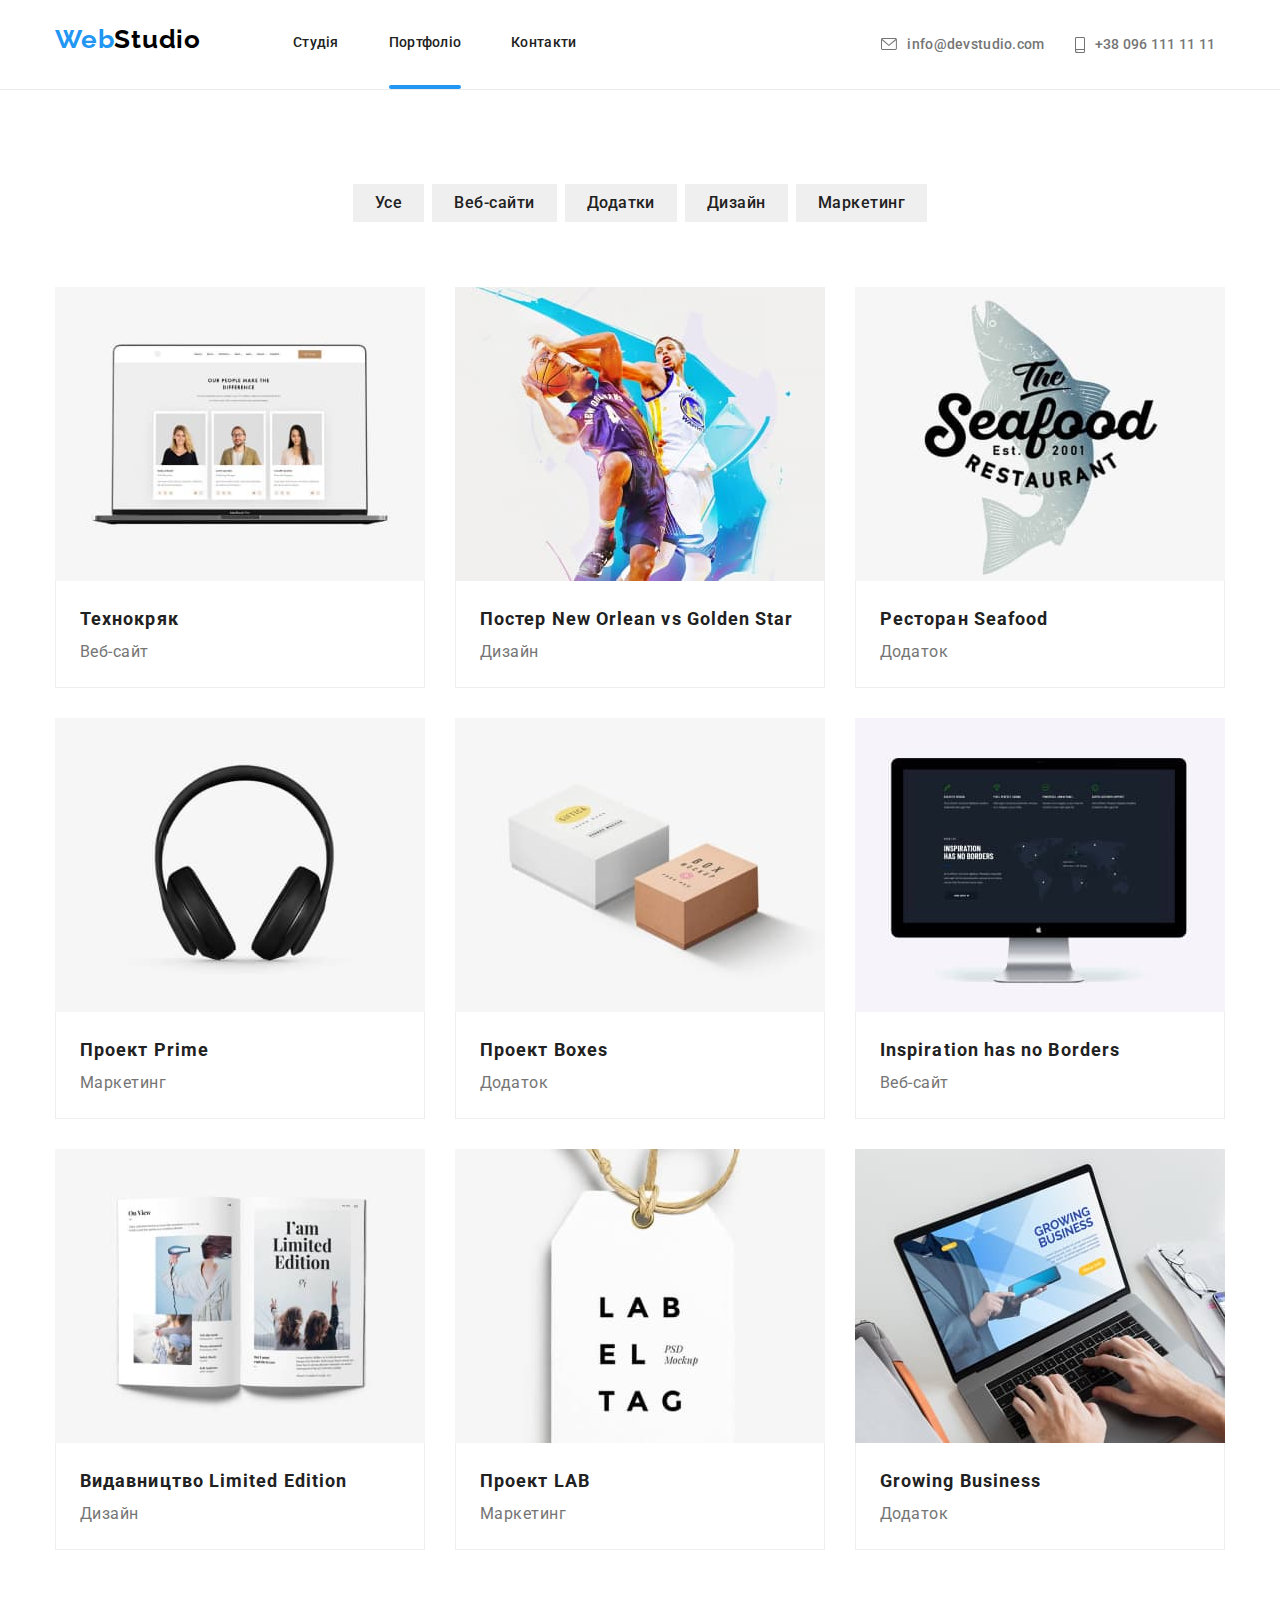
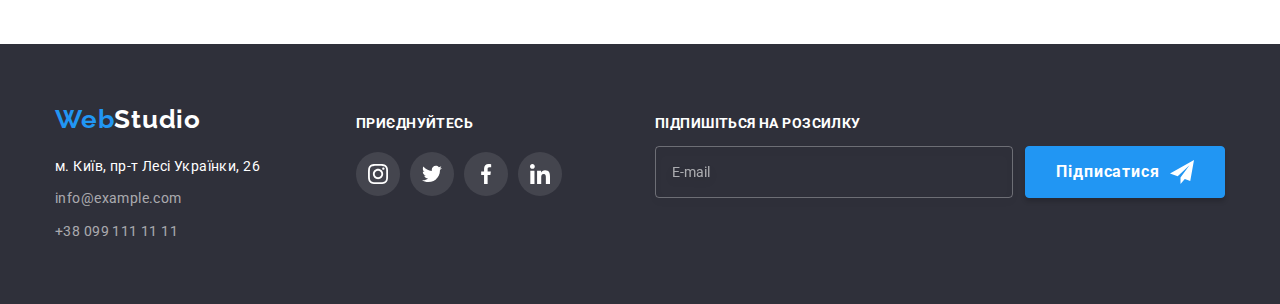
==== commit 83dc6ea6: "11" ====
--- a/portfolio.html
+++ b/portfolio.html
@@ -28,9 +28,9 @@
               <div class="header-navigation">
                 <ul class="header-nav__list list">
                   <li class="header-nav__item">
-                    <a class="header-nav__link header-nav--current" href="./index.html">Студія</a></li>
+                    <a class="header-nav__link" href="./index.html">Студія</a></li>
                   <li class="header-nav__item">
-                    <a class="header-nav__link" href="./portfolio.html">Портфоліо</a></li>
+                    <a class="header-nav__link header-nav--current" href="./portfolio.html">Портфоліо</a></li>
                   <li class="header-nav__item">
                     <a class="header-nav__link" href="/">Контакти</a></li>
                 </ul>
@@ -59,21 +59,18 @@
                   </a>
                 </li>
               </ul>
-            </div>
-            <div class="header-social">
               <ul class="header-social__menu list">
-                <li class="header-social__item aria-label="Linkedin">
-                  <a class="header-social__link" href="/">Linkedin</a></li>
-                <li class="header-social__item aria-label="Facebook">
-                  <a class="header-social__link" href="/">Facebook</a></li>
-                <li class="header-social__item aria-label="Twitter">
-                  <a class="header-social__link" href="/">Twitter</a></li>
-                <li class="header-social__item aria-label="Instagram">
-                  <a class="header-social__link" href="/">Instagram</a></li>
+                <li class="header-social__item">
+                  <a class="header-social__link" aria-label="Linkedin" href="/">Linkedin</a></li>
+                <li class="header-social__item">
+                  <a class="header-social__link" aria-label="Facebook" href="/">Facebook</a></li>
+                <li class="header-social__item">
+                  <a class="header-social__link" aria-label="Twitter" href="/">Twitter</a></li>
+                <li class="header-social__item">
+                  <a class="header-social__link" aria-label="Instagram" href="/">Instagram</a></li>
                 </ul>
-              </div>
-            </div>
-          
+            </div>
+          </div>
       </div>
     </header>
     <main>
--- a/css/portfolio.min.css
+++ b/css/portfolio.min.css
@@ -1,2 +1,2 @@
-h1,h2,h3,h4,h5,h6,p{margin:0;padding:0}a{text-decoration:none}li{display:inline-block}img{display:block;max-width:100%;height:auto}ul{list-style:none;margin:0;padding:0}body{margin:0;font-family:'Roboto', sans-serif;font-size:14px;line-height:1.5;letter-spacing:0.03em;background-color:#fff;color:#757575}body.open-modal{overflow:hidden}.footer,.portfolio{padding:60px 0}@media screen and (min-width: 1200px){.footer,.portfolio{padding:94px 0}}.header-menu,.footer-contacts,.portfolio-menu,.container-list{margin-left:auto;margin-right:auto;padding-left:15px;padding-right:15px}@media screen and (min-width: 480px){.header-menu,.footer-contacts,.portfolio-menu,.container-list{width:480px}}@media screen and (min-width: 768px){.header-menu,.footer-contacts,.portfolio-menu,.container-list{width:768px}}@media screen and (min-width: 1200px){.header-menu,.footer-contacts,.portfolio-menu,.container-list{width:1200px}}.section-title{position:absolute;width:1px;height:1px;margin:-1px;padding:0;overflow:hidden;border:0;clip:rect(0 0 0 0)}.header-nav--current{color:#2196F3}@media screen and (min-width: 768px){.header-nav--current::after{content:"";display:block;position:relative;top:32px;bottom:-1px;width:100%;height:4px;background-color:#2196F3;-webkit-border-radius:2px;border-radius:2px}}.backdrop{position:fixed;top:0;left:0;width:100%;height:100%;background:rgba(0,0,0,0.2);z-index:1;opacity:1;-webkit-transition:opacity 250ms cubic-bezier(0.4, 0, 0.2, 1);-o-transition:opacity 250ms cubic-bezier(0.4, 0, 0.2, 1);transition:opacity 250ms cubic-bezier(0.4, 0, 0.2, 1);overflow-y:scroll}.modal{top:85%;left:50%;padding:40px;background-color:#fff;-webkit-box-shadow:0px 1px 3px rgba(0,0,0,0.12),0px 1px 1px rgba(0,0,0,0.14),0px 2px 1px rgba(0,0,0,0.2);box-shadow:0px 1px 3px rgba(0,0,0,0.12),0px 1px 1px rgba(0,0,0,0.14),0px 2px 1px rgba(0,0,0,0.2);-webkit-border-radius:4px;border-radius:4px;opacity:1;-webkit-transform:translate(-50%, -50%) scale(1);-ms-transform:translate(-50%, -50%) scale(1);transform:translate(-50%, -50%) scale(1);-webkit-transition:-webkit-transform 250ms cubic-bezier(0.4, 0, 0.2, 1);transition:-webkit-transform 250ms cubic-bezier(0.4, 0, 0.2, 1);-o-transition:transform 250ms cubic-bezier(0.4, 0, 0.2, 1);transition:transform 250ms cubic-bezier(0.4, 0, 0.2, 1);transition:transform 250ms cubic-bezier(0.4, 0, 0.2, 1), -webkit-transform 250ms cubic-bezier(0.4, 0, 0.2, 1);width:100%;position:absolute;max-width:450px;height:609px}@media screen and (max-width: 767px){.modal{-webkit-transform:translate(-50%, -65%);-ms-transform:translate(-50%, -65%);transform:translate(-50%, -65%)}}@media screen and (min-width: 1200px){.modal{-webkit-transform:translate(-50%, -50%);-ms-transform:translate(-50%, -50%);transform:translate(-50%, -50%);width:528px;min-height:581px}}.backdrop.backdrop__is-hidden{opacity:0;pointer-events:none}.backdrop.backdrop__is-hidden .modal{-webkit-transform:translate(-50%, -50%) scale(0.7);-ms-transform:translate(-50%, -50%) scale(0.7);transform:translate(-50%, -50%) scale(0.7);opacity:0}.modal__title{font-size:20px;font-weight:700;line-height:1.17;letter-spacing:0.03em;text-align:center;color:#212121}.form__message{outline:none;width:100%;height:40px;border:1px solid rgba(33,33,33,0.2);-webkit-border-radius:4px;border-radius:4px;margin-top:4px;text-indent:42px;-webkit-transition:border 250ms cubic-bezier(0.4, 0, 0.2, 1);-o-transition:border 250ms cubic-bezier(0.4, 0, 0.2, 1);transition:border 250ms cubic-bezier(0.4, 0, 0.2, 1);font-family:inherit;height:120px;resize:none;padding:12px 16px;text-indent:0}.form__message::-webkit-input-placeholder{line-height:1.14;letter-spacing:0.01em;color:rgba(117,117,117,0.5)}.form__message:-ms-input-placeholder{line-height:1.14;letter-spacing:0.01em;color:rgba(117,117,117,0.5)}.form__message::-ms-input-placeholder{line-height:1.14;letter-spacing:0.01em;color:rgba(117,117,117,0.5)}.form__message::placeholder{line-height:1.14;letter-spacing:0.01em;color:rgba(117,117,117,0.5)}.form{margin-top:12px;width:100%}.form__field{font-size:12px;line-height:1.16;letter-spacing:0.01em;display:block;margin-bottom:10px;text-align:left;color:#757575;position:relative}.form__submit{display:block;color:#fff;background-color:#2196F3;font-family:Roboto, sans-serif;font-size:16px;font-weight:700;font-style:normal;line-height:1.88;letter-spacing:0.06em;text-align:center;-webkit-box-shadow:0px 4px 4px rgba(0,0,0,0.15);box-shadow:0px 4px 4px rgba(0,0,0,0.15);-webkit-border-radius:4px;border-radius:4px;border-color:#2196F3;cursor:pointer}.form__input{outline:none;width:100%;height:40px;border:1px solid rgba(33,33,33,0.2);-webkit-border-radius:4px;border-radius:4px;margin-top:4px;text-indent:42px;-webkit-transition:border 250ms cubic-bezier(0.4, 0, 0.2, 1);-o-transition:border 250ms cubic-bezier(0.4, 0, 0.2, 1);transition:border 250ms cubic-bezier(0.4, 0, 0.2, 1)}.form__input:focus{border:1px solid #2196F3;-webkit-border-radius:4px;border-radius:4px}.form__input:hover{border:1px solid #2196F3;-webkit-border-radius:4px;border-radius:4px}.form__icon{display:block;width:18px;height:18px;position:absolute;top:50%;left:12px;-webkit-transition:fill 250ms cubic-bezier(0.4, 0, 0.2, 1);-o-transition:fill 250ms cubic-bezier(0.4, 0, 0.2, 1);transition:fill 250ms cubic-bezier(0.4, 0, 0.2, 1)}.form__input:focus+.form__icon{fill:#2196F3}.form__input:hover+.form__icon{fill:#2196F3}.form__close{position:absolute;display:-webkit-box;display:-webkit-flex;display:-ms-flexbox;display:flex;-webkit-box-pack:center;-webkit-justify-content:center;-ms-flex-pack:center;justify-content:center;-webkit-box-align:center;-webkit-align-items:center;-ms-flex-align:center;align-items:center;width:30px;height:30px;top:8px;right:8px;background-color:#fff;border:1px solid rgba(0,0,0,0.1);-webkit-border-radius:50%;border-radius:50%;cursor:pointer}.form__close-icon{position:absolute;-webkit-transition:fill 250ms cubic-bezier(0.4, 0, 0.2, 1);-o-transition:fill 250ms cubic-bezier(0.4, 0, 0.2, 1);transition:fill 250ms cubic-bezier(0.4, 0, 0.2, 1)}.form__close:hover .form__close-icon{fill:#2196F3}.form__policy-box{color:#757575;margin-bottom:30px;display:-webkit-box;display:-webkit-flex;display:-ms-flexbox;display:flex;-webkit-box-align:center;-webkit-align-items:center;-ms-flex-align:center;align-items:center;-webkit-box-pack:center;-webkit-justify-content:center;-ms-flex-pack:center;justify-content:center}@media screen and (max-width: 1199px){.form__policy-box{font-size:12px;line-height:1.16}}@media screen and (min-width: 1200px){.form__policy-box{font-size:14px;line-height:1.71}}.form__policy-link{-webkit-text-decoration-line:underline;text-decoration-line:underline;color:#2196F3}@media screen and (max-width: 1199px){.form__policy-link{font-size:12px;line-height:1.16}}@media screen and (mix-width: 1200px){.form__policy-link{font-size:14px;line-height:1.71}}.form__policy-checkbox{position:absolute;width:1px;height:1px;margin:-1px;padding:0;overflow:hidden;border:0;clip:rect(0 0 0 0)}.form__policy-checkbox:checked+.form__policy-box::before{background-color:#2196F3;background-image:url(../images/1/icon-check.svg);background-repeat:no-repeat;background-position:center;-webkit-background-size:contain;background-size:contain;border-color:#2196F3}.form__policy-checkbox:focus+.form__policy-box::before{border:1px solid #2196F3}.form__policy-box::before{content:"";width:16px;height:16px;-webkit-border-radius:2px;border-radius:2px;margin-right:8px;border:1px solid #212121;-webkit-transition:border-color 250ms cubic-bezier(0.4, 0, 0.2, 1);-o-transition:border-color 250ms cubic-bezier(0.4, 0, 0.2, 1);transition:border-color 250ms cubic-bezier(0.4, 0, 0.2, 1)}.submit-btn{padding:0;margin:0 auto;padding:10px 55px}.header-menu{display:-webkit-box;display:-webkit-flex;display:-ms-flexbox;display:flex;padding:0 15px;position:relative}@media screen and (max-width: 767px){.header-menu{width:100%}}.header-nav__logo{font-family:Raleway;font-style:normal;font-weight:700;font-size:24px;line-height:1.16;letter-spacing:0.03em;color:#000}@media screen and (max-width: 767px){.header-nav__logo{padding-top:16px;padding-bottom:16px}}@media screen and (min-width: 768px){.header-nav__logo{padding-top:26px;padding-bottom:26px}}@media screen and (min-width: 1200px){.header-nav__logo{width:145px;padding-top:24px;padding-bottom:25px;font-size:26px;line-height:1.19;letter-spacing:0.03em;color:#000}}.header-nav__web{color:#2196F3}.header-button{display:-webkit-inline-box;display:-webkit-inline-flex;display:-ms-inline-flexbox;display:inline-flex;z-index:2;margin:0;padding:0;border:none;background-color:transparent;margin:10px 0 10px auto;-webkit-transition:fill 250ms cubic-bezier(0.4, 0, 0.2, 1);-o-transition:fill 250ms cubic-bezier(0.4, 0, 0.2, 1);transition:fill 250ms cubic-bezier(0.4, 0, 0.2, 1)}.header-button:focus{fill:#2196F3}@media screen and (min-width: 768px){.header-button{display:none}}.header-button .icon-close{display:none}.header-button.is-open .icon-close{display:block}.header-button.is-open .icon-menu{display:none}.header-window{background-color:#fff;z-index:1}@media screen and (max-width: 767px){.header-window{display:none;position:absolute;top:0;left:0;width:100%;padding:48px 40px;background:#FFFFFF;-webkit-box-shadow:0px 4px 8px rgba(0,0,0,0.04),0px 2px 4px rgba(0,0,0,0.08),0px 1px 3px rgba(0,0,0,0.16);box-shadow:0px 4px 8px rgba(0,0,0,0.04),0px 2px 4px rgba(0,0,0,0.08),0px 1px 3px rgba(0,0,0,0.16);-webkit-transform:translateY(-100%);-ms-transform:translateY(-100%);transform:translateY(-100%);-webkit-transition:-webkit-transform 250ms cubic-bezier(0.4, 0, 0.2, 1);transition:-webkit-transform 250ms cubic-bezier(0.4, 0, 0.2, 1);-o-transition:transform 250ms cubic-bezier(0.4, 0, 0.2, 1);transition:transform 250ms cubic-bezier(0.4, 0, 0.2, 1);transition:transform 250ms cubic-bezier(0.4, 0, 0.2, 1), -webkit-transform 250ms cubic-bezier(0.4, 0, 0.2, 1)}.header-window.is-open{display:-webkit-box;display:-webkit-flex;display:-ms-flexbox;display:flex;-webkit-box-orient:vertical;-webkit-box-direction:normal;-webkit-flex-direction:column;-ms-flex-direction:column;flex-direction:column;-webkit-box-pack:justify;-webkit-justify-content:space-between;-ms-flex-pack:justify;justify-content:space-between;-webkit-transform:translateY(0);-ms-transform:translateY(0);transform:translateY(0)}}@media screen and (min-width: 768px){.header-window{display:-webkit-box;display:-webkit-flex;display:-ms-flexbox;display:flex;margin-left:93px}}@media screen and (min-width: 768px){.header-navigation{padding-top:32px;margin-bottom:32px}}@media screen and (min-width: 768px){.header-nav__list{display:-webkit-box;display:-webkit-flex;display:-ms-flexbox;display:flex}}@media screen and (max-width: 767px){.header-nav__item{display:block}.header-nav__item:not(:last-child){margin-bottom:32px}}@media screen and (min-width: 768px){.header-nav__list .header-nav__item+.header-nav__item{margin-left:50px}}.header-nav__link{font-weight:500;font-size:40px;line-height:47px;text-align:center;letter-spacing:0.02em;color:#212121;-webkit-transition-property:color;-o-transition-property:color;transition-property:color;-webkit-transition-duration:250ms;-o-transition-duration:250ms;transition-duration:250ms;-webkit-transition-timing-function:cubic-bezier(0.4, 0, 0.2, 1);-o-transition-timing-function:cubic-bezier(0.4, 0, 0.2, 1);transition-timing-function:cubic-bezier(0.4, 0, 0.2, 1)}@media screen and (min-width: 768px){.header-nav__link{font-size:14px;line-height:1.14;letter-spacing:0.02em}}@media screen and (max-width: 767px){.header-contacts{padding-bottom:64px}}@media screen and (min-width: 768px) and (max-width: 1199px){.header-contacts{margin-left:84px;padding-top:21px;padding-bottom:21px}}@media screen and (min-width: 1200px){.header-contacts{text-align:center;-webkit-box-pack:center;-webkit-justify-content:center;-ms-flex-pack:center;justify-content:center;display:-webkit-box;display:-webkit-flex;display:-ms-flexbox;display:flex}}.header-contacts__menu{display:-webkit-box;display:-webkit-flex;display:-ms-flexbox;display:flex}@media screen and (max-width: 767px){.header-contacts__menu{-webkit-box-orient:vertical;-webkit-box-direction:reverse;-webkit-flex-direction:column-reverse;-ms-flex-direction:column-reverse;flex-direction:column-reverse}}@media screen and (min-width: 768px){.header-contacts__menu{-webkit-flex-wrap:wrap;-ms-flex-wrap:wrap;flex-wrap:wrap}}@media screen and (min-width: 1200px){.header-contacts__menu{margin-left:auto;-webkit-flex-wrap:nowrap;-ms-flex-wrap:nowrap;flex-wrap:nowrap}}@media screen and (max-width: 767px){.header-contacts__item:not(:first-child){margin-bottom:32px}}@media screen and (min-width: 768px) and (max-width: 1199px){.header-contacts__item:not(:last-child){margin-bottom:10px}}@media screen and (min-width: 1200px){.header-contacts__item{margin-left:305px;display:-webkit-inline-box;display:-webkit-inline-flex;display:-ms-inline-flexbox;display:inline-flex;-webkit-box-pack:center;-webkit-justify-content:center;-ms-flex-pack:center;justify-content:center;-webkit-box-align:center;-webkit-align-items:center;-ms-flex-align:center;align-items:center}.header-contacts .header-contacts__item+.header-contacts__item{margin-left:30px}}.header-contacts__mail,.header-contacts__phone{font-weight:500;letter-spacing:0.02em;color:#757575;-webkit-transition-property:color;-o-transition-property:color;transition-property:color;-webkit-transition-duration:250ms;-o-transition-duration:250ms;transition-duration:250ms;-webkit-transition-timing-function:cubic-bezier(0.4, 0, 0.2, 1);-o-transition-timing-function:cubic-bezier(0.4, 0, 0.2, 1);transition-timing-function:cubic-bezier(0.4, 0, 0.2, 1)}@media screen and (min-width: 768px){.header-contacts__mail,.header-contacts__phone{display:-webkit-box;display:-webkit-flex;display:-ms-flexbox;display:flex;-webkit-box-align:center;-webkit-align-items:center;-ms-flex-align:center;align-items:center;-webkit-box-pack:center;-webkit-justify-content:center;-ms-flex-pack:center;justify-content:center;-webkit-box-orient:horizontal;-webkit-box-direction:reverse;-webkit-flex-direction:row-reverse;-ms-flex-direction:row-reverse;flex-direction:row-reverse;font-size:12px;line-height:1.16}}@media screen and (min-width: 1200px){.header-contacts__mail,.header-contacts__phone{font-size:14px;line-height:1.14}}.header-contacts__mail:hover,.header-contacts__mail:focus,.header-contacts__phone:hover,.header-contacts__phone:focus{color:#2196F3}.mail__size{min-width:135px}@media screen and (max-width: 767px){.mail__size{font-size:24px;line-height:1.16;letter-spacing:0.02em}}.phone__size{min-width:122px}@media screen and (max-width: 767px){.phone__size{font-size:34px;line-height:1.17;letter-spacing:0.02em;color:#2196F3}}.header-contacts__icon{display:none}@media screen and (min-width: 1200px){.header-contacts__icon{display:inline-block;margin-right:10px;fill:#757575;-webkit-transition-property:fill;-o-transition-property:fill;transition-property:fill;-webkit-transition-duration:250ms;-o-transition-duration:250ms;transition-duration:250ms;-webkit-transition-timing-function:cubic-bezier(0.4, 0, 0.2, 1);-o-transition-timing-function:cubic-bezier(0.4, 0, 0.2, 1);transition-timing-function:cubic-bezier(0.4, 0, 0.2, 1)}}.header-contacts__icon-tabl{display:none}@media screen and (min-width: 768px) and (max-width: 1199px){.header-contacts__icon-tabl{display:-webkit-box;display:-webkit-flex;display:-ms-flexbox;display:flex;margin-right:10px;fill:#757575;-webkit-transition-property:fill;-o-transition-property:fill;transition-property:fill;-webkit-transition-duration:250ms;-o-transition-duration:250ms;transition-duration:250ms;-webkit-transition-timing-function:cubic-bezier(0.4, 0, 0.2, 1);-o-transition-timing-function:cubic-bezier(0.4, 0, 0.2, 1);transition-timing-function:cubic-bezier(0.4, 0, 0.2, 1)}}.header-social__item:not(:last-child){padding-right:10px;border-right:1px solid rgba(33,33,33,0.2)}.header-social__link{font-weight:500;font-size:18px;line-height:1.22;letter-spacing:0.02em;color:#2196F3;-webkit-transition:color 250ms cubic-bezier(0.4, 0, 0.2, 1);-o-transition:color 250ms cubic-bezier(0.4, 0, 0.2, 1);transition:color 250ms cubic-bezier(0.4, 0, 0.2, 1)}.header-social__link:hover,.header-social__link:focus{color:#2196F3}.header-social__item:not(:first-child){margin-left:10px}.header-nav__link:hover,.header-nav__link:focus{color:#2196F3}.header-contacts__phone:hover .header-contacts__icon,.header-contacts__phone:focus .header-contacts__icon{fill:#2196F3}.header-contacts__mail:hover .header-contacts__icon,.header-contacts__mail:focus .header-contacts__icon{fill:#2196F3}@media screen and (min-width: 768px){.header-social{display:none}}.footer{background-color:#2F303A}@media screen and (min-width: 1200px){.footer{padding-top:60px;padding-bottom:60px}}@media screen and (max-width: 767px){.footer-contacts{width:100%}}@media screen and (min-width: 768px){.footer-contacts{padding-left:0;padding-right:0;margin-left:auto;margin-right:auto}}@media screen and (min-width: 1200px){.footer-contacts{display:-webkit-box;display:-webkit-flex;display:-ms-flexbox;display:flex;-webkit-box-align:baseline;-webkit-align-items:baseline;-ms-flex-align:baseline;align-items:baseline;margin-left:auto;margin-right:auto;padding-left:15px;padding-right:15px}}@media screen and (min-width: 768px){.footer-wrapper{margin:0;padding:0;display:-webkit-box;display:-webkit-flex;display:-ms-flexbox;display:flex;-webkit-justify-content:space-around;-ms-flex-pack:distribute;justify-content:space-around;margin-bottom:60px}}@media screen and (min-width: 1200px){.footer-wrapper{margin-left:0;margin-bottom:0;-webkit-box-align:baseline;-webkit-align-items:baseline;-ms-flex-align:baseline;align-items:baseline}}@media screen and (max-width: 767px){.contacts-box{margin-bottom:60px;text-align:center}}@media screen and (min-width: 1200px){.contacts-box{text-align:none;margin-bottom:0}}.contacts-box__logo{font-family:Raleway;font-style:normal;font-weight:700;display:inline-block;margin:0 auto;margin-bottom:20px;letter-spacing:0.03em;color:#fff;font-size:24px;line-height:1.17}@media screen and (min-width: 1200px){.contacts-box__logo{font-size:26px;line-height:1.19}}.contacts-box__web{color:#2196F3}.contacts__menu{display:inline-block;width:231px}.contacts__menu>.contacts__list{font-style:normal;font-weight:400;font-size:14px;line-height:1.71;letter-spacing:0.03em}.contacts__item{display:inline-block}@media screen and (max-width: 1199px){.contacts__item:not(:last-child){margin-bottom:8px}}@media screen and (min-width: 1200px){.contacts__item{display:block}.contacts__item:not(:last-child){margin-bottom:9px}}.contacts__mail,.contacts__phone{-webkit-transition-property:color;-o-transition-property:color;transition-property:color;-webkit-transition-duration:250ms;-o-transition-duration:250ms;transition-duration:250ms;-webkit-transition-timing-function:cubic-bezier(0.4, 0, 0.2, 1);-o-transition-timing-function:cubic-bezier(0.4, 0, 0.2, 1);transition-timing-function:cubic-bezier(0.4, 0, 0.2, 1);color:rgba(255,255,255,0.6)}.contacts__mail:hover,.contacts__mail:focus,.contacts__phone:hover,.contacts__phone:focus{color:#2196F3}.contacts__address{-webkit-transition-property:color;-o-transition-property:color;transition-property:color;-webkit-transition-duration:250ms;-o-transition-duration:250ms;transition-duration:250ms;-webkit-transition-timing-function:cubic-bezier(0.4, 0, 0.2, 1);-o-transition-timing-function:cubic-bezier(0.4, 0, 0.2, 1);transition-timing-function:cubic-bezier(0.4, 0, 0.2, 1);color:#fff}.contacts__address:hover,.contacts__address:focus{color:#2196F3}@media screen and (max-width: 1199px){.comming{display:-webkit-box;display:-webkit-flex;display:-ms-flexbox;display:flex;-webkit-box-orient:vertical;-webkit-box-direction:normal;-webkit-flex-direction:column;-ms-flex-direction:column;flex-direction:column;margin-bottom:60px}}@media screen and (min-width: 1200px){.comming{padding:0;margin:0;margin-left:70px}}.comming__subtitle{margin-bottom:20px;font-weight:700;font-size:14px;line-height:1.14;text-transform:uppercase;letter-spacing:0.03em;color:#fff}@media screen and (max-width: 1199px){.comming__subtitle{text-align:center}}@media screen and (min-width: 1200px){.comming__subtitle{text-align:left}}.social-box{display:-webkit-box;display:-webkit-flex;display:-ms-flexbox;display:flex;-webkit-box-align:center;-webkit-align-items:center;-ms-flex-align:center;align-items:center}@media screen and (max-width: 1199px){.social-box{-webkit-box-pack:center;-webkit-justify-content:center;-ms-flex-pack:center;justify-content:center;margin-left:auto;margin-right:auto}}@media screen and (min-width: 1200px){.social-box{-webkit-box-pack:unset;-webkit-justify-content:unset;-ms-flex-pack:unset;justify-content:unset}}.social-box__item:not(:last-child){margin-right:10px}.social-box__link{display:block;width:44px;height:44px;-webkit-border-radius:50%;border-radius:50%;background-color:rgba(255,255,255,0.1);-webkit-transition-property:background-color;-o-transition-property:background-color;transition-property:background-color;-webkit-transition-duration:250ms;-o-transition-duration:250ms;transition-duration:250ms;-webkit-transition-timing-function:cubic-bezier(0.4, 0, 0.2, 1);-o-transition-timing-function:cubic-bezier(0.4, 0, 0.2, 1);transition-timing-function:cubic-bezier(0.4, 0, 0.2, 1)}.social-box__link:hover,.social-box__link:focus{background-color:#2196F3;color:#fff}.social-box__icon{width:20px;height:20px;fill:#fff}.instagram1,.twitter1,.facebook1,.linkedin1{display:-webkit-box;display:-webkit-flex;display:-ms-flexbox;display:flex;-webkit-box-align:center;-webkit-align-items:center;-ms-flex-align:center;align-items:center;-webkit-box-pack:center;-webkit-justify-content:center;-ms-flex-pack:center;justify-content:center}.subscribe{padding:0;margin:0;text-align:center}@media screen and (min-width: 1200px){.subscribe{margin-left:auto;text-align:start}}.subscribe__title{font-weight:700;letter-spacing:0.03em;line-height:1.17;margin-bottom:20px;text-transform:uppercase;color:#fff}@media screen and (min-width: 1200px){.subscribe__title{text-align:start}}.subscribe-form{display:inline-block}@media screen and (min-width: 1200px){.subscribe-form{display:-webkit-box;display:-webkit-flex;display:-ms-flexbox;display:flex}}.subscribe-field{margin:0;padding:0}@media screen and (min-width: 1200px){.subscribe-field{position:relative;display:-webkit-box;display:-webkit-flex;display:-ms-flexbox;display:flex}}.subscribe-field__input{min-height:50px;padding-left:16px;border:1px solid rgba(255,255,255,0.3);-webkit-box-sizing:border-box;box-sizing:border-box;-webkit-filter:drop-shadow(0px 4px 4px rgba(0,0,0,0.15));filter:drop-shadow(0px 4px 4px rgba(0,0,0,0.15));-webkit-border-radius:4px;border-radius:4px;background-color:transparent;color:rgba(255,255,255,0.6);outline:transparent;width:100%;max-width:450px;margin-bottom:20px;-webkit-transition:border-color 250ms cubic-bezier(0.4, 0, 0.2, 1);-o-transition:border-color 250ms cubic-bezier(0.4, 0, 0.2, 1);transition:border-color 250ms cubic-bezier(0.4, 0, 0.2, 1)}@media screen and (max-width: 767px){.subscribe-field__input{margin-bottom:20px}}@media screen and (min-width: 1200px){.subscribe-field__input{width:358px;margin-right:12px;margin-top:0;margin-bottom:0}}.subscribe-field__input:hover,.subscribe-field__input:focus{border-color:#2196F3}.subscribe-field__input::-webkit-input-placeholder{color:rgba(255,255,255,0.6)}.subscribe-field__input:-ms-input-placeholder{color:rgba(255,255,255,0.6)}.subscribe-field__input::-ms-input-placeholder{color:rgba(255,255,255,0.6)}.subscribe-field__input::placeholder{color:rgba(255,255,255,0.6)}.subscribe-field__submit{margin:0;font-size:16px;font-weight:700;line-height:1.875;letter-spacing:0.06em;padding:0;text-align:center;padding:10px 28px;min-width:200px;background-color:#2196F3;-webkit-box-shadow:0px 4px 4px rgba(0,0,0,0.15);box-shadow:0px 4px 4px rgba(0,0,0,0.15);-webkit-border-radius:4px;border-radius:4px;color:#fff;border:1px solid #2196F3;cursor:pointer;display:-webkit-box;display:-webkit-flex;display:-ms-flexbox;display:flex;-webkit-box-pack:center;-webkit-justify-content:center;-ms-flex-pack:center;justify-content:center;-webkit-box-align:center;-webkit-align-items:center;-ms-flex-align:center;align-items:center;-webkit-transition:background-color 250ms cubic-bezier(0.4, 0, 0.2, 1),border-color 250ms cubic-bezier(0.4, 0, 0.2, 1);-o-transition:background-color 250ms cubic-bezier(0.4, 0, 0.2, 1),border-color 250ms cubic-bezier(0.4, 0, 0.2, 1);transition:background-color 250ms cubic-bezier(0.4, 0, 0.2, 1),border-color 250ms cubic-bezier(0.4, 0, 0.2, 1);outline:transparent}@media screen and (max-width: 1199px){.subscribe-field__submit{margin-left:auto;margin-right:auto}}.subscribe-field__submit:hover,.subscribe-field__submit:focus{background-color:#2196F3;border-color:#2196F3}.subscribe-field__icon{margin-left:10px}.header{border-bottom:1px solid #ECECEC}.portfolio-menu{display:-webkit-box;display:-webkit-flex;display:-ms-flexbox;display:flex;-webkit-flex-wrap:wrap;-ms-flex-wrap:wrap;flex-wrap:wrap;margin-bottom:40px;font-weight:500;font-size:16px;line-height:1.62;text-align:center;letter-spacing:0.03em;color:#212121}@media screen and (min-width: 768px){.portfolio-menu{-webkit-box-pack:center;-webkit-justify-content:center;-ms-flex-pack:center;justify-content:center}}@media screen and (min-width: 1200px){.portfolio-menu{margin-bottom:50px}}.portfolio-menu__item{margin-left:8px}.portfolio-menu__item:first-child{margin-left:0}.portfolio-menu__item:not(:last-child){margin-bottom:15px}.portfolio-menu__button{font-style:normal;font-weight:500;font-size:16px;line-height:1.62;text-align:center;letter-spacing:0.03em;padding:6px 22px;color:#212121;border:none;border-style:solid;border-color:#F5F4FA;-webkit-transition:color 250ms cubic-bezier(0.4, 0, 0.2, 1);-o-transition:color 250ms cubic-bezier(0.4, 0, 0.2, 1);transition:color 250ms cubic-bezier(0.4, 0, 0.2, 1);-webkit-transition:bacground-color 250ms cubic-bezier(0.4, 0, 0.2, 1);-o-transition:bacground-color 250ms cubic-bezier(0.4, 0, 0.2, 1);transition:bacground-color 250ms cubic-bezier(0.4, 0, 0.2, 1);-webkit-transition:-webkit-box-shadow 250ms cubic-bezier(0.4, 0, 0.2, 1);transition:-webkit-box-shadow 250ms cubic-bezier(0.4, 0, 0.2, 1);-o-transition:box-shadow 250ms cubic-bezier(0.4, 0, 0.2, 1);transition:box-shadow 250ms cubic-bezier(0.4, 0, 0.2, 1);transition:box-shadow 250ms cubic-bezier(0.4, 0, 0.2, 1), -webkit-box-shadow 250ms cubic-bezier(0.4, 0, 0.2, 1);-webkit-transition:border-color 250ms cubic-bezier(0.4, 0, 0.2, 1);-o-transition:border-color 250ms cubic-bezier(0.4, 0, 0.2, 1);transition:border-color 250ms cubic-bezier(0.4, 0, 0.2, 1);cursor:pointer;border:none}.portfolio-menu__button:hover,.portfolio-menu__button:focus{color:#fff;background-color:#2196F3;-webkit-box-shadow:0px 3px 1px rgba(0,0,0,0.1),0px 1px 2px rgba(0,0,0,0.08),0px 2px 2px rgba(0,0,0,0.12);box-shadow:0px 3px 1px rgba(0,0,0,0.1),0px 1px 2px rgba(0,0,0,0.08),0px 2px 2px rgba(0,0,0,0.12)}@media screen and (min-width: 768px){.container-list{display:-webkit-box;display:-webkit-flex;display:-ms-flexbox;display:flex;-webkit-flex-wrap:wrap;-ms-flex-wrap:wrap;flex-wrap:wrap}}.container-list__item{-webkit-transition-property:background-color;-o-transition-property:background-color;transition-property:background-color;-webkit-transition-duration:250ms;-o-transition-duration:250ms;transition-duration:250ms;-webkit-transition-timing-function:cubic-bezier(0.4, 0, 0.2, 1);-o-transition-timing-function:cubic-bezier(0.4, 0, 0.2, 1);transition-timing-function:cubic-bezier(0.4, 0, 0.2, 1);-webkit-transition-property:-webkit-box-shadow;transition-property:-webkit-box-shadow;-o-transition-property:box-shadow;transition-property:box-shadow;transition-property:box-shadow, -webkit-box-shadow;transition-duration:250ms;transition-timing-function:cubic-bezier(0.4, 0, 0.2, 1)}.container-list__item:hover{-webkit-box-shadow:0px 1px 1px rgba(0,0,0,0.12),0px 4px 4px rgba(0,0,0,0.06),1px 4px 6px rgba(0,0,0,0.16);box-shadow:0px 1px 1px rgba(0,0,0,0.12),0px 4px 4px rgba(0,0,0,0.06),1px 4px 6px rgba(0,0,0,0.16)}@media screen and (max-width: 767px){.container-list__item{width:100%;max-width:450px}.container-list__item:not(:last-child){margin-bottom:30px}}@media screen and (min-width: 768px) and (max-width: 1199px){.container-list__item{width:-webkit-calc((100% - 30px) / 2);width:calc((100% - 30px) / 2);max-width:354px;margin-right:30px;margin-bottom:30px}.container-list__item:nth-child(2n){margin-right:0}.container-list__item:nth-last-child(-n+2){margin-bottom:0}}@media screen and (min-width: 1200px){.container-list__item{width:-webkit-calc((100% - 60px) / 3);width:calc((100% - 60px) / 3);margin-right:30px;margin-bottom:30px}.container-list__item:nth-child(3n){margin-right:0}.container-list__item:nth-last-child(-n+3){margin-bottom:0}}.container-list__details{padding-top:20px;padding-bottom:20px;padding-left:24px;border-bottom:1px solid #eee;border-left:1px solid #eee;border-right:1px solid #eee}.container-list__subtitle{font-weight:700;font-size:18px;line-height:2;letter-spacing:0.06em;color:#212121}.container-list__text{font-weight:400;font-size:16px;line-height:1.87;letter-spacing:0.03em;color:#757575}.linke-overlay{position:relative;overflow:hidden}.thumb-block{position:absolute;top:0;left:0;width:100%;height:100%;background:rgba(33,150,243,0.9);padding:63px 24px;-webkit-transform:translatey(101%);-ms-transform:translatey(101%);transform:translatey(101%);-webkit-transition:-webkit-transform 250ms cubic-bezier(0.4, 0, 0.2, 1) 250ms;transition:-webkit-transform 250ms cubic-bezier(0.4, 0, 0.2, 1) 250ms;-o-transition:transform 250ms cubic-bezier(0.4, 0, 0.2, 1) 250ms;transition:transform 250ms cubic-bezier(0.4, 0, 0.2, 1) 250ms;transition:transform 250ms cubic-bezier(0.4, 0, 0.2, 1) 250ms, -webkit-transform 250ms cubic-bezier(0.4, 0, 0.2, 1) 250ms}.thumb-block__text{font-size:18px;line-height:1.56;letter-spacing:0.03em;color:#fff}.container-list__overlay:hover .thumb-block,.container-list__overlay:focus .thumb-block{-webkit-transform:translateY(0);-ms-transform:translateY(0);transform:translateY(0);overflow:visible}.container-list__overlay:focus{-webkit-transform:translateY(0);-ms-transform:translateY(0);transform:translateY(0);opacity:1}.thumb-block__text{font-size:18px;line-height:1.56;letter-spacing:0.03em;color:#fff}
+h1,h2,h3,h4,h5,h6,p{margin:0;padding:0}a{text-decoration:none}li{display:inline-block}img{display:block;max-width:100%;height:auto}ul{list-style:none;margin:0;padding:0}body{margin:0;font-family:'Roboto', sans-serif;font-size:14px;line-height:1.5;letter-spacing:0.03em;background-color:#fff;color:#757575}body.open-modal{overflow:hidden}.footer,.portfolio{padding:60px 0}@media screen and (min-width: 1200px){.footer,.portfolio{padding:94px 0}}.header-menu,.footer-contacts,.portfolio-menu,.container-list{margin-left:auto;margin-right:auto;padding-left:15px;padding-right:15px}@media screen and (min-width: 480px){.header-menu,.footer-contacts,.portfolio-menu,.container-list{width:480px}}@media screen and (min-width: 768px){.header-menu,.footer-contacts,.portfolio-menu,.container-list{width:768px}}@media screen and (min-width: 1200px){.header-menu,.footer-contacts,.portfolio-menu,.container-list{width:1200px}}.section-title{position:absolute;width:1px;height:1px;margin:-1px;padding:0;overflow:hidden;border:0;clip:rect(0 0 0 0)}.header-nav--current{color:#2196F3}@media screen and (min-width: 768px){.header-nav--current::after{content:"";display:block;position:relative;top:32px;bottom:-1px;width:100%;height:4px;background-color:#2196F3;-webkit-border-radius:2px;border-radius:2px}}.backdrop{position:fixed;top:0;left:0;width:100%;height:100%;background:rgba(0,0,0,0.2);z-index:1;opacity:1;-webkit-transition:opacity 250ms cubic-bezier(0.4, 0, 0.2, 1);-o-transition:opacity 250ms cubic-bezier(0.4, 0, 0.2, 1);transition:opacity 250ms cubic-bezier(0.4, 0, 0.2, 1);overflow-y:scroll}.modal{position:absolute;max-width:450px;width:100%;padding:40px;top:50%;left:50%;background-color:#fff;-webkit-box-shadow:0px 1px 3px rgba(0,0,0,0.12),0px 1px 1px rgba(0,0,0,0.14),0px 2px 1px rgba(0,0,0,0.2);box-shadow:0px 1px 3px rgba(0,0,0,0.12),0px 1px 1px rgba(0,0,0,0.14),0px 2px 1px rgba(0,0,0,0.2);-webkit-border-radius:4px;border-radius:4px;opacity:1;-webkit-transform:translate(-50%, -50%) scale(1);-ms-transform:translate(-50%, -50%) scale(1);transform:translate(-50%, -50%) scale(1);-webkit-transition:-webkit-transform 250ms cubic-bezier(0.4, 0, 0.2, 1);transition:-webkit-transform 250ms cubic-bezier(0.4, 0, 0.2, 1);-o-transition:transform 250ms cubic-bezier(0.4, 0, 0.2, 1);transition:transform 250ms cubic-bezier(0.4, 0, 0.2, 1);transition:transform 250ms cubic-bezier(0.4, 0, 0.2, 1), -webkit-transform 250ms cubic-bezier(0.4, 0, 0.2, 1)}@media screen and (max-width: 767px){.modal{-webkit-transform:translate(-50%, -65%);-ms-transform:translate(-50%, -65%);transform:translate(-50%, -65%)}}@media screen and (min-width: 768px){.modal{-webkit-transform:translate(-50%, -50%);-ms-transform:translate(-50%, -50%);transform:translate(-50%, -50%)}}@media screen and (min-width: 1200px){.modal{max-width:528px;min-height:581px}}.backdrop.backdrop__is-hidden{opacity:0;pointer-events:none}.backdrop.backdrop__is-hidden .modal{-webkit-transform:translate(-50%, -50%) scale(0.7);-ms-transform:translate(-50%, -50%) scale(0.7);transform:translate(-50%, -50%) scale(0.7);opacity:0}.modal__title{font-size:20px;font-weight:700;line-height:1.17;letter-spacing:0.03em;text-align:center;color:#212121}.form__message{outline:none;width:100%;height:40px;border:1px solid rgba(33,33,33,0.2);-webkit-border-radius:4px;border-radius:4px;margin-top:4px;text-indent:42px;-webkit-transition:border 250ms cubic-bezier(0.4, 0, 0.2, 1);-o-transition:border 250ms cubic-bezier(0.4, 0, 0.2, 1);transition:border 250ms cubic-bezier(0.4, 0, 0.2, 1);font-family:inherit;height:120px;resize:none;padding:12px 16px;text-indent:0}.form__message::-webkit-input-placeholder{line-height:1.14;letter-spacing:0.01em;color:rgba(117,117,117,0.5)}.form__message:-ms-input-placeholder{line-height:1.14;letter-spacing:0.01em;color:rgba(117,117,117,0.5)}.form__message::-ms-input-placeholder{line-height:1.14;letter-spacing:0.01em;color:rgba(117,117,117,0.5)}.form__message::placeholder{line-height:1.14;letter-spacing:0.01em;color:rgba(117,117,117,0.5)}.form{margin-top:12px;width:100%}.form__field{font-size:12px;line-height:1.16;letter-spacing:0.01em;display:block;margin-bottom:10px;text-align:left;color:#757575;position:relative}.form__submit{display:block;color:#fff;background-color:#2196F3;font-family:Roboto, sans-serif;font-size:16px;font-weight:700;font-style:normal;line-height:1.88;letter-spacing:0.06em;text-align:center;-webkit-box-shadow:0px 4px 4px rgba(0,0,0,0.15);box-shadow:0px 4px 4px rgba(0,0,0,0.15);-webkit-border-radius:4px;border-radius:4px;border-color:#2196F3;cursor:pointer}.form__input{outline:none;width:100%;height:40px;border:1px solid rgba(33,33,33,0.2);-webkit-border-radius:4px;border-radius:4px;margin-top:4px;text-indent:42px;-webkit-transition:border 250ms cubic-bezier(0.4, 0, 0.2, 1);-o-transition:border 250ms cubic-bezier(0.4, 0, 0.2, 1);transition:border 250ms cubic-bezier(0.4, 0, 0.2, 1)}.form__input:focus{border:1px solid #2196F3;-webkit-border-radius:4px;border-radius:4px}.form__input:hover{border:1px solid #2196F3;-webkit-border-radius:4px;border-radius:4px}.form__icon{display:block;width:18px;height:18px;position:absolute;top:50%;left:12px;-webkit-transition:fill 250ms cubic-bezier(0.4, 0, 0.2, 1);-o-transition:fill 250ms cubic-bezier(0.4, 0, 0.2, 1);transition:fill 250ms cubic-bezier(0.4, 0, 0.2, 1)}.form__input:focus+.form__icon{fill:#2196F3}.form__input:hover+.form__icon{fill:#2196F3}.form__close{position:absolute;display:-webkit-box;display:-webkit-flex;display:-ms-flexbox;display:flex;-webkit-box-pack:center;-webkit-justify-content:center;-ms-flex-pack:center;justify-content:center;-webkit-box-align:center;-webkit-align-items:center;-ms-flex-align:center;align-items:center;width:30px;height:30px;top:8px;right:8px;background-color:#fff;border:1px solid rgba(0,0,0,0.1);-webkit-border-radius:50%;border-radius:50%;cursor:pointer}.form__close-icon{position:absolute;-webkit-transition:fill 250ms cubic-bezier(0.4, 0, 0.2, 1);-o-transition:fill 250ms cubic-bezier(0.4, 0, 0.2, 1);transition:fill 250ms cubic-bezier(0.4, 0, 0.2, 1)}.form__close:hover .form__close-icon{fill:#2196F3}.form__policy-box{color:#757575;margin-bottom:30px;display:-webkit-box;display:-webkit-flex;display:-ms-flexbox;display:flex;-webkit-box-align:center;-webkit-align-items:center;-ms-flex-align:center;align-items:center;-webkit-box-pack:center;-webkit-justify-content:center;-ms-flex-pack:center;justify-content:center}@media screen and (max-width: 1199px){.form__policy-box{font-size:12px;line-height:1.16}}@media screen and (min-width: 1200px){.form__policy-box{font-size:14px;line-height:1.71}}.form__policy-link{-webkit-text-decoration-line:underline;text-decoration-line:underline;color:#2196F3}@media screen and (max-width: 1199px){.form__policy-link{font-size:12px;line-height:1.16}}@media screen and (mix-width: 1200px){.form__policy-link{font-size:14px;line-height:1.71}}.form__policy-checkbox{position:absolute;width:1px;height:1px;margin:-1px;padding:0;overflow:hidden;border:0;clip:rect(0 0 0 0)}.form__policy-checkbox:checked+.form__policy-box::before{background-color:#2196F3;background-image:url(../images/1/icon-check.svg);background-repeat:no-repeat;background-position:center;-webkit-background-size:contain;background-size:contain;border-color:#2196F3}.form__policy-checkbox:focus+.form__policy-box::before{border:1px solid #2196F3}.form__policy-box::before{content:"";width:16px;height:16px;-webkit-border-radius:2px;border-radius:2px;margin-right:8px;border:1px solid #212121;-webkit-transition:border-color 250ms cubic-bezier(0.4, 0, 0.2, 1);-o-transition:border-color 250ms cubic-bezier(0.4, 0, 0.2, 1);transition:border-color 250ms cubic-bezier(0.4, 0, 0.2, 1)}.submit-btn{padding:0;margin:0 auto;padding:10px 55px}.header-menu{display:-webkit-box;display:-webkit-flex;display:-ms-flexbox;display:flex;padding:0 15px;position:relative}@media screen and (max-width: 767px){.header-menu{width:100%}}.header-nav__logo{font-family:Raleway;font-style:normal;font-weight:700;font-size:24px;line-height:1.16;letter-spacing:0.03em;color:#000}@media screen and (max-width: 767px){.header-nav__logo{padding-top:16px;padding-bottom:16px}}@media screen and (min-width: 768px){.header-nav__logo{padding-top:26px;padding-bottom:26px}}@media screen and (min-width: 1200px){.header-nav__logo{width:145px;padding-top:24px;padding-bottom:25px;font-size:26px;line-height:1.19;letter-spacing:0.03em;color:#000}}.header-nav__web{color:#2196F3}.header-button{display:-webkit-inline-box;display:-webkit-inline-flex;display:-ms-inline-flexbox;display:inline-flex;z-index:2;margin:0;padding:0;border:none;background-color:transparent;margin:10px 0 10px auto;-webkit-transition:fill 250ms cubic-bezier(0.4, 0, 0.2, 1);-o-transition:fill 250ms cubic-bezier(0.4, 0, 0.2, 1);transition:fill 250ms cubic-bezier(0.4, 0, 0.2, 1)}.header-button:focus{fill:#2196F3}@media screen and (min-width: 768px){.header-button{display:none}}.header-button .icon-close{display:none}.header-button.is-open .icon-close{display:block}.header-button.is-open .icon-menu{display:none}.header-window.open-modal{overflow:hidden}@media screen and (max-width: 767px){.is-open{display:block;position:fixed;top:10px;right:15px}}@media screen and (min-width: 768px){.is-open{display:none}}.header-window{background-color:#fff;z-index:1}@media screen and (max-width: 767px){.header-window{display:none;position:fixed;top:0;left:0;width:100%;height:100%;padding:48px 40px;background:#FFFFFF;-webkit-box-shadow:0px 4px 8px rgba(0,0,0,0.04),0px 2px 4px rgba(0,0,0,0.08),0px 1px 3px rgba(0,0,0,0.16);box-shadow:0px 4px 8px rgba(0,0,0,0.04),0px 2px 4px rgba(0,0,0,0.08),0px 1px 3px rgba(0,0,0,0.16);-webkit-transform:translateY(-100%);-ms-transform:translateY(-100%);transform:translateY(-100%);-webkit-transition:-webkit-transform 250ms cubic-bezier(0.4, 0, 0.2, 1);transition:-webkit-transform 250ms cubic-bezier(0.4, 0, 0.2, 1);-o-transition:transform 250ms cubic-bezier(0.4, 0, 0.2, 1);transition:transform 250ms cubic-bezier(0.4, 0, 0.2, 1);transition:transform 250ms cubic-bezier(0.4, 0, 0.2, 1), -webkit-transform 250ms cubic-bezier(0.4, 0, 0.2, 1)}.header-window.is-open{display:-webkit-box;display:-webkit-flex;display:-ms-flexbox;display:flex;-webkit-box-orient:vertical;-webkit-box-direction:normal;-webkit-flex-direction:column;-ms-flex-direction:column;flex-direction:column;-webkit-box-pack:justify;-webkit-justify-content:space-between;-ms-flex-pack:justify;justify-content:space-between;-webkit-transform:translateY(0);-ms-transform:translateY(0);transform:translateY(0)}}@media screen and (min-width: 768px){.header-window{display:-webkit-box;display:-webkit-flex;display:-ms-flexbox;display:flex;margin-left:93px}}@media screen and (min-width: 768px){.header-navigation{padding-top:32px;margin-bottom:32px}}@media screen and (min-width: 768px){.header-nav__list{display:-webkit-box;display:-webkit-flex;display:-ms-flexbox;display:flex}}@media screen and (max-width: 767px){.header-nav__item{display:block}.header-nav__item:not(:last-child){margin-bottom:32px}}@media screen and (min-width: 768px){.header-nav__list .header-nav__item+.header-nav__item{margin-left:50px}}.header-nav__link{font-weight:500;font-size:40px;line-height:47px;text-align:center;letter-spacing:0.02em;color:#212121;-webkit-transition-property:color;-o-transition-property:color;transition-property:color;-webkit-transition-duration:250ms;-o-transition-duration:250ms;transition-duration:250ms;-webkit-transition-timing-function:cubic-bezier(0.4, 0, 0.2, 1);-o-transition-timing-function:cubic-bezier(0.4, 0, 0.2, 1);transition-timing-function:cubic-bezier(0.4, 0, 0.2, 1)}@media screen and (min-width: 768px){.header-nav__link{font-size:14px;line-height:1.14;letter-spacing:0.02em}}@media screen and (max-width: 767px){.header-contacts{padding-bottom:64px}}@media screen and (min-width: 768px) and (max-width: 1199px){.header-contacts{margin-left:84px;padding-top:21px;padding-bottom:21px}}@media screen and (min-width: 1200px){.header-contacts{text-align:center;-webkit-box-pack:center;-webkit-justify-content:center;-ms-flex-pack:center;justify-content:center;display:-webkit-box;display:-webkit-flex;display:-ms-flexbox;display:flex}}.header-contacts__menu{display:-webkit-box;display:-webkit-flex;display:-ms-flexbox;display:flex}@media screen and (max-width: 767px){.header-contacts__menu{-webkit-box-orient:vertical;-webkit-box-direction:reverse;-webkit-flex-direction:column-reverse;-ms-flex-direction:column-reverse;flex-direction:column-reverse;margin-bottom:64px}}@media screen and (min-width: 768px){.header-contacts__menu{-webkit-flex-wrap:wrap;-ms-flex-wrap:wrap;flex-wrap:wrap}}@media screen and (min-width: 1200px){.header-contacts__menu{margin-left:auto;-webkit-flex-wrap:nowrap;-ms-flex-wrap:nowrap;flex-wrap:nowrap}}@media screen and (max-width: 767px){.header-contacts__item:not(:first-child){margin-bottom:32px}}@media screen and (min-width: 768px) and (max-width: 1199px){.header-contacts__item:not(:last-child){margin-bottom:10px}}@media screen and (min-width: 1200px){.header-contacts__item{margin-left:305px;display:-webkit-inline-box;display:-webkit-inline-flex;display:-ms-inline-flexbox;display:inline-flex;-webkit-box-pack:center;-webkit-justify-content:center;-ms-flex-pack:center;justify-content:center;-webkit-box-align:center;-webkit-align-items:center;-ms-flex-align:center;align-items:center}.header-contacts .header-contacts__item+.header-contacts__item{margin-left:30px}}.header-contacts__mail,.header-contacts__phone{font-weight:500;letter-spacing:0.02em;color:#757575;-webkit-transition-property:color;-o-transition-property:color;transition-property:color;-webkit-transition-duration:250ms;-o-transition-duration:250ms;transition-duration:250ms;-webkit-transition-timing-function:cubic-bezier(0.4, 0, 0.2, 1);-o-transition-timing-function:cubic-bezier(0.4, 0, 0.2, 1);transition-timing-function:cubic-bezier(0.4, 0, 0.2, 1)}@media screen and (min-width: 768px){.header-contacts__mail,.header-contacts__phone{display:-webkit-box;display:-webkit-flex;display:-ms-flexbox;display:flex;-webkit-box-align:center;-webkit-align-items:center;-ms-flex-align:center;align-items:center;-webkit-box-pack:center;-webkit-justify-content:center;-ms-flex-pack:center;justify-content:center;-webkit-box-orient:horizontal;-webkit-box-direction:reverse;-webkit-flex-direction:row-reverse;-ms-flex-direction:row-reverse;flex-direction:row-reverse;font-size:12px;line-height:1.16}}@media screen and (min-width: 1200px){.header-contacts__mail,.header-contacts__phone{font-size:14px;line-height:1.14}}.header-contacts__mail:hover,.header-contacts__mail:focus,.header-contacts__phone:hover,.header-contacts__phone:focus{color:#2196F3}.mail__size{min-width:135px}@media screen and (max-width: 767px){.mail__size{font-size:24px;line-height:1.16;letter-spacing:0.02em}}.phone__size{min-width:122px}@media screen and (max-width: 767px){.phone__size{font-size:34px;line-height:1.17;letter-spacing:0.02em;color:#2196F3}}.header-contacts__icon{display:none}@media screen and (min-width: 1200px){.header-contacts__icon{display:inline-block;margin-right:10px;fill:#757575;-webkit-transition-property:fill;-o-transition-property:fill;transition-property:fill;-webkit-transition-duration:250ms;-o-transition-duration:250ms;transition-duration:250ms;-webkit-transition-timing-function:cubic-bezier(0.4, 0, 0.2, 1);-o-transition-timing-function:cubic-bezier(0.4, 0, 0.2, 1);transition-timing-function:cubic-bezier(0.4, 0, 0.2, 1)}}.header-contacts__icon-tabl{display:none}@media screen and (min-width: 768px) and (max-width: 1199px){.header-contacts__icon-tabl{display:-webkit-box;display:-webkit-flex;display:-ms-flexbox;display:flex;margin-right:10px;fill:#757575;-webkit-transition-property:fill;-o-transition-property:fill;transition-property:fill;-webkit-transition-duration:250ms;-o-transition-duration:250ms;transition-duration:250ms;-webkit-transition-timing-function:cubic-bezier(0.4, 0, 0.2, 1);-o-transition-timing-function:cubic-bezier(0.4, 0, 0.2, 1);transition-timing-function:cubic-bezier(0.4, 0, 0.2, 1)}}.header-social__item:not(:last-child){padding-right:10px;border-right:1px solid rgba(33,33,33,0.2)}.header-social__link{font-weight:500;font-size:18px;line-height:1.22;letter-spacing:0.02em;color:#2196F3;-webkit-transition:color 250ms cubic-bezier(0.4, 0, 0.2, 1);-o-transition:color 250ms cubic-bezier(0.4, 0, 0.2, 1);transition:color 250ms cubic-bezier(0.4, 0, 0.2, 1)}.header-social__link:hover,.header-social__link:focus{color:#2196F3}.header-social__item:not(:first-child){margin-left:10px}.header-nav__link:hover,.header-nav__link:focus{color:#2196F3}.header-contacts__phone:hover .header-contacts__icon,.header-contacts__phone:focus .header-contacts__icon{fill:#2196F3}.header-contacts__mail:hover .header-contacts__icon,.header-contacts__mail:focus .header-contacts__icon{fill:#2196F3}@media screen and (min-width: 768px){.header-social__menu{display:none}}.icon-menu{width:50px}.footer{background-color:#2F303A}@media screen and (min-width: 1200px){.footer{padding-top:60px;padding-bottom:60px}}@media screen and (max-width: 767px){.footer-contacts{width:100%}}@media screen and (min-width: 768px){.footer-contacts{padding-left:0;padding-right:0;margin-left:auto;margin-right:auto}}@media screen and (min-width: 1200px){.footer-contacts{display:-webkit-box;display:-webkit-flex;display:-ms-flexbox;display:flex;-webkit-box-align:baseline;-webkit-align-items:baseline;-ms-flex-align:baseline;align-items:baseline;margin-left:auto;margin-right:auto;padding-left:15px;padding-right:15px}}@media screen and (min-width: 768px){.footer-wrapper{margin:0;padding:0;display:-webkit-box;display:-webkit-flex;display:-ms-flexbox;display:flex;-webkit-justify-content:space-around;-ms-flex-pack:distribute;justify-content:space-around;margin-bottom:60px}}@media screen and (min-width: 1200px){.footer-wrapper{margin-left:0;margin-bottom:0;-webkit-box-align:baseline;-webkit-align-items:baseline;-ms-flex-align:baseline;align-items:baseline}}@media screen and (max-width: 767px){.contacts-box{margin-bottom:60px;text-align:center}}@media screen and (min-width: 1200px){.contacts-box{text-align:none;margin-bottom:0}}.contacts-box__logo{font-family:Raleway;font-style:normal;font-weight:700;display:inline-block;margin:0 auto;margin-bottom:20px;letter-spacing:0.03em;color:#fff;font-size:24px;line-height:1.17}@media screen and (min-width: 1200px){.contacts-box__logo{font-size:26px;line-height:1.19}}.contacts-box__web{color:#2196F3}.contacts__menu{display:inline-block;width:231px}.contacts__menu>.contacts__list{font-style:normal;font-weight:400;font-size:14px;line-height:1.71;letter-spacing:0.03em}.contacts__item{display:inline-block}@media screen and (max-width: 1199px){.contacts__item:not(:last-child){margin-bottom:8px}}@media screen and (min-width: 1200px){.contacts__item{display:block}.contacts__item:not(:last-child){margin-bottom:9px}}.contacts__mail,.contacts__phone{-webkit-transition-property:color;-o-transition-property:color;transition-property:color;-webkit-transition-duration:250ms;-o-transition-duration:250ms;transition-duration:250ms;-webkit-transition-timing-function:cubic-bezier(0.4, 0, 0.2, 1);-o-transition-timing-function:cubic-bezier(0.4, 0, 0.2, 1);transition-timing-function:cubic-bezier(0.4, 0, 0.2, 1);color:rgba(255,255,255,0.6)}.contacts__mail:hover,.contacts__mail:focus,.contacts__phone:hover,.contacts__phone:focus{color:#2196F3}.contacts__address{-webkit-transition-property:color;-o-transition-property:color;transition-property:color;-webkit-transition-duration:250ms;-o-transition-duration:250ms;transition-duration:250ms;-webkit-transition-timing-function:cubic-bezier(0.4, 0, 0.2, 1);-o-transition-timing-function:cubic-bezier(0.4, 0, 0.2, 1);transition-timing-function:cubic-bezier(0.4, 0, 0.2, 1);color:#fff}.contacts__address:hover,.contacts__address:focus{color:#2196F3}@media screen and (max-width: 1199px){.comming{display:-webkit-box;display:-webkit-flex;display:-ms-flexbox;display:flex;-webkit-box-orient:vertical;-webkit-box-direction:normal;-webkit-flex-direction:column;-ms-flex-direction:column;flex-direction:column;margin-bottom:60px}}@media screen and (min-width: 1200px){.comming{padding:0;margin:0;margin-left:70px}}.comming__subtitle{margin-bottom:20px;font-weight:700;font-size:14px;line-height:1.14;text-transform:uppercase;letter-spacing:0.03em;color:#fff}@media screen and (max-width: 1199px){.comming__subtitle{text-align:center}}@media screen and (min-width: 1200px){.comming__subtitle{text-align:left}}.social-box{display:-webkit-box;display:-webkit-flex;display:-ms-flexbox;display:flex;-webkit-box-align:center;-webkit-align-items:center;-ms-flex-align:center;align-items:center}@media screen and (max-width: 1199px){.social-box{-webkit-box-pack:center;-webkit-justify-content:center;-ms-flex-pack:center;justify-content:center;margin-left:auto;margin-right:auto}}@media screen and (min-width: 1200px){.social-box{-webkit-box-pack:unset;-webkit-justify-content:unset;-ms-flex-pack:unset;justify-content:unset}}.social-box__item:not(:last-child){margin-right:10px}.social-box__link{display:block;width:44px;height:44px;-webkit-border-radius:50%;border-radius:50%;background-color:rgba(255,255,255,0.1);-webkit-transition-property:background-color;-o-transition-property:background-color;transition-property:background-color;-webkit-transition-duration:250ms;-o-transition-duration:250ms;transition-duration:250ms;-webkit-transition-timing-function:cubic-bezier(0.4, 0, 0.2, 1);-o-transition-timing-function:cubic-bezier(0.4, 0, 0.2, 1);transition-timing-function:cubic-bezier(0.4, 0, 0.2, 1)}.social-box__link:hover,.social-box__link:focus{background-color:#2196F3;color:#fff}.social-box__icon{width:20px;height:20px;fill:#fff}.instagram1,.twitter1,.facebook1,.linkedin1{display:-webkit-box;display:-webkit-flex;display:-ms-flexbox;display:flex;-webkit-box-align:center;-webkit-align-items:center;-ms-flex-align:center;align-items:center;-webkit-box-pack:center;-webkit-justify-content:center;-ms-flex-pack:center;justify-content:center}.subscribe{padding:0;margin:0;text-align:center}@media screen and (min-width: 1200px){.subscribe{margin-left:auto;text-align:start}}.subscribe__title{font-weight:700;letter-spacing:0.03em;line-height:1.17;margin-bottom:20px;text-transform:uppercase;color:#fff}@media screen and (min-width: 1200px){.subscribe__title{text-align:start}}.subscribe-form{display:inline-block}@media screen and (min-width: 1200px){.subscribe-form{display:-webkit-box;display:-webkit-flex;display:-ms-flexbox;display:flex}}.subscribe-field{margin:0;padding:0}@media screen and (min-width: 1200px){.subscribe-field{position:relative;display:-webkit-box;display:-webkit-flex;display:-ms-flexbox;display:flex}}.subscribe-field__input{min-height:50px;padding-left:16px;border:1px solid rgba(255,255,255,0.3);-webkit-box-sizing:border-box;box-sizing:border-box;-webkit-filter:drop-shadow(0px 4px 4px rgba(0,0,0,0.15));filter:drop-shadow(0px 4px 4px rgba(0,0,0,0.15));-webkit-border-radius:4px;border-radius:4px;background-color:transparent;color:rgba(255,255,255,0.6);outline:transparent;width:100%;max-width:450px;margin-bottom:20px;-webkit-transition:border-color 250ms cubic-bezier(0.4, 0, 0.2, 1);-o-transition:border-color 250ms cubic-bezier(0.4, 0, 0.2, 1);transition:border-color 250ms cubic-bezier(0.4, 0, 0.2, 1)}@media screen and (max-width: 767px){.subscribe-field__input{margin-bottom:20px}}@media screen and (min-width: 1200px){.subscribe-field__input{width:358px;margin-right:12px;margin-top:0;margin-bottom:0}}.subscribe-field__input:hover,.subscribe-field__input:focus{border-color:#2196F3}.subscribe-field__input::-webkit-input-placeholder{color:rgba(255,255,255,0.6)}.subscribe-field__input:-ms-input-placeholder{color:rgba(255,255,255,0.6)}.subscribe-field__input::-ms-input-placeholder{color:rgba(255,255,255,0.6)}.subscribe-field__input::placeholder{color:rgba(255,255,255,0.6)}.subscribe-field__submit{margin:0;font-size:16px;font-weight:700;line-height:1.875;letter-spacing:0.06em;padding:0;text-align:center;padding:10px 28px;min-width:200px;background-color:#2196F3;-webkit-box-shadow:0px 4px 4px rgba(0,0,0,0.15);box-shadow:0px 4px 4px rgba(0,0,0,0.15);-webkit-border-radius:4px;border-radius:4px;color:#fff;border:1px solid #2196F3;cursor:pointer;display:-webkit-box;display:-webkit-flex;display:-ms-flexbox;display:flex;-webkit-box-pack:center;-webkit-justify-content:center;-ms-flex-pack:center;justify-content:center;-webkit-box-align:center;-webkit-align-items:center;-ms-flex-align:center;align-items:center;-webkit-transition:background-color 250ms cubic-bezier(0.4, 0, 0.2, 1),border-color 250ms cubic-bezier(0.4, 0, 0.2, 1);-o-transition:background-color 250ms cubic-bezier(0.4, 0, 0.2, 1),border-color 250ms cubic-bezier(0.4, 0, 0.2, 1);transition:background-color 250ms cubic-bezier(0.4, 0, 0.2, 1),border-color 250ms cubic-bezier(0.4, 0, 0.2, 1);outline:transparent}@media screen and (max-width: 1199px){.subscribe-field__submit{margin-left:auto;margin-right:auto}}.subscribe-field__submit:hover,.subscribe-field__submit:focus{background-color:#2196F3;border-color:#2196F3}.subscribe-field__icon{margin-left:10px}.header{border-bottom:1px solid #ECECEC}.portfolio-menu{display:-webkit-box;display:-webkit-flex;display:-ms-flexbox;display:flex;-webkit-flex-wrap:wrap;-ms-flex-wrap:wrap;flex-wrap:wrap;margin-bottom:40px;font-weight:500;font-size:16px;line-height:1.62;text-align:center;letter-spacing:0.03em;color:#212121}@media screen and (min-width: 768px){.portfolio-menu{-webkit-box-pack:center;-webkit-justify-content:center;-ms-flex-pack:center;justify-content:center}}@media screen and (min-width: 1200px){.portfolio-menu{margin-bottom:50px}}.portfolio-menu__item{margin-left:8px}.portfolio-menu__item:first-child{margin-left:0}.portfolio-menu__item:not(:last-child){margin-bottom:15px}.portfolio-menu__button{font-style:normal;font-weight:500;font-size:16px;line-height:1.62;text-align:center;letter-spacing:0.03em;padding:6px 22px;color:#212121;border:none;border-style:solid;border-color:#F5F4FA;-webkit-transition:color 250ms cubic-bezier(0.4, 0, 0.2, 1);-o-transition:color 250ms cubic-bezier(0.4, 0, 0.2, 1);transition:color 250ms cubic-bezier(0.4, 0, 0.2, 1);-webkit-transition:bacground-color 250ms cubic-bezier(0.4, 0, 0.2, 1);-o-transition:bacground-color 250ms cubic-bezier(0.4, 0, 0.2, 1);transition:bacground-color 250ms cubic-bezier(0.4, 0, 0.2, 1);-webkit-transition:-webkit-box-shadow 250ms cubic-bezier(0.4, 0, 0.2, 1);transition:-webkit-box-shadow 250ms cubic-bezier(0.4, 0, 0.2, 1);-o-transition:box-shadow 250ms cubic-bezier(0.4, 0, 0.2, 1);transition:box-shadow 250ms cubic-bezier(0.4, 0, 0.2, 1);transition:box-shadow 250ms cubic-bezier(0.4, 0, 0.2, 1), -webkit-box-shadow 250ms cubic-bezier(0.4, 0, 0.2, 1);-webkit-transition:border-color 250ms cubic-bezier(0.4, 0, 0.2, 1);-o-transition:border-color 250ms cubic-bezier(0.4, 0, 0.2, 1);transition:border-color 250ms cubic-bezier(0.4, 0, 0.2, 1);cursor:pointer;border:none}.portfolio-menu__button:hover,.portfolio-menu__button:focus{color:#fff;background-color:#2196F3;-webkit-box-shadow:0px 3px 1px rgba(0,0,0,0.1),0px 1px 2px rgba(0,0,0,0.08),0px 2px 2px rgba(0,0,0,0.12);box-shadow:0px 3px 1px rgba(0,0,0,0.1),0px 1px 2px rgba(0,0,0,0.08),0px 2px 2px rgba(0,0,0,0.12)}@media screen and (min-width: 768px){.container-list{display:-webkit-box;display:-webkit-flex;display:-ms-flexbox;display:flex;-webkit-flex-wrap:wrap;-ms-flex-wrap:wrap;flex-wrap:wrap}}.container-list__item{-webkit-transition-property:background-color;-o-transition-property:background-color;transition-property:background-color;-webkit-transition-duration:250ms;-o-transition-duration:250ms;transition-duration:250ms;-webkit-transition-timing-function:cubic-bezier(0.4, 0, 0.2, 1);-o-transition-timing-function:cubic-bezier(0.4, 0, 0.2, 1);transition-timing-function:cubic-bezier(0.4, 0, 0.2, 1);-webkit-transition-property:-webkit-box-shadow;transition-property:-webkit-box-shadow;-o-transition-property:box-shadow;transition-property:box-shadow;transition-property:box-shadow, -webkit-box-shadow;transition-duration:250ms;transition-timing-function:cubic-bezier(0.4, 0, 0.2, 1)}.container-list__item:hover{-webkit-box-shadow:0px 1px 1px rgba(0,0,0,0.12),0px 4px 4px rgba(0,0,0,0.06),1px 4px 6px rgba(0,0,0,0.16);box-shadow:0px 1px 1px rgba(0,0,0,0.12),0px 4px 4px rgba(0,0,0,0.06),1px 4px 6px rgba(0,0,0,0.16)}@media screen and (max-width: 767px){.container-list__item{width:100%;max-width:450px}.container-list__item:not(:last-child){margin-bottom:30px}}@media screen and (min-width: 768px) and (max-width: 1199px){.container-list__item{width:-webkit-calc((100% - 30px) / 2);width:calc((100% - 30px) / 2);max-width:354px;margin-right:30px;margin-bottom:30px}.container-list__item:nth-child(2n){margin-right:0}.container-list__item:nth-last-child(-n+2){margin-bottom:0}}@media screen and (min-width: 1200px){.container-list__item{width:-webkit-calc((100% - 60px) / 3);width:calc((100% - 60px) / 3);margin-right:30px;margin-bottom:30px}.container-list__item:nth-child(3n){margin-right:0}.container-list__item:nth-last-child(-n+3){margin-bottom:0}}.container-list__details{padding-top:20px;padding-bottom:20px;padding-left:24px;border-bottom:1px solid #eee;border-left:1px solid #eee;border-right:1px solid #eee}.container-list__subtitle{font-weight:700;font-size:18px;line-height:2;letter-spacing:0.06em;color:#212121}.container-list__text{font-weight:400;font-size:16px;line-height:1.87;letter-spacing:0.03em;color:#757575}.linke-overlay{position:relative;overflow:hidden}.thumb-block{position:absolute;top:0;left:0;width:100%;height:100%;background:rgba(33,150,243,0.9);padding:63px 24px;-webkit-transform:translatey(101%);-ms-transform:translatey(101%);transform:translatey(101%);-webkit-transition:-webkit-transform 250ms cubic-bezier(0.4, 0, 0.2, 1) 250ms;transition:-webkit-transform 250ms cubic-bezier(0.4, 0, 0.2, 1) 250ms;-o-transition:transform 250ms cubic-bezier(0.4, 0, 0.2, 1) 250ms;transition:transform 250ms cubic-bezier(0.4, 0, 0.2, 1) 250ms;transition:transform 250ms cubic-bezier(0.4, 0, 0.2, 1) 250ms, -webkit-transform 250ms cubic-bezier(0.4, 0, 0.2, 1) 250ms}.thumb-block__text{font-size:18px;line-height:1.56;letter-spacing:0.03em;color:#fff}.container-list__overlay:hover .thumb-block,.container-list__overlay:focus .thumb-block{-webkit-transform:translateY(0);-ms-transform:translateY(0);transform:translateY(0);overflow:visible}.container-list__overlay:focus{-webkit-transform:translateY(0);-ms-transform:translateY(0);transform:translateY(0);opacity:1}.thumb-block__text{font-size:18px;line-height:1.56;letter-spacing:0.03em;color:#fff}
 /*# sourceMappingURL=portfolio.min.css.map */